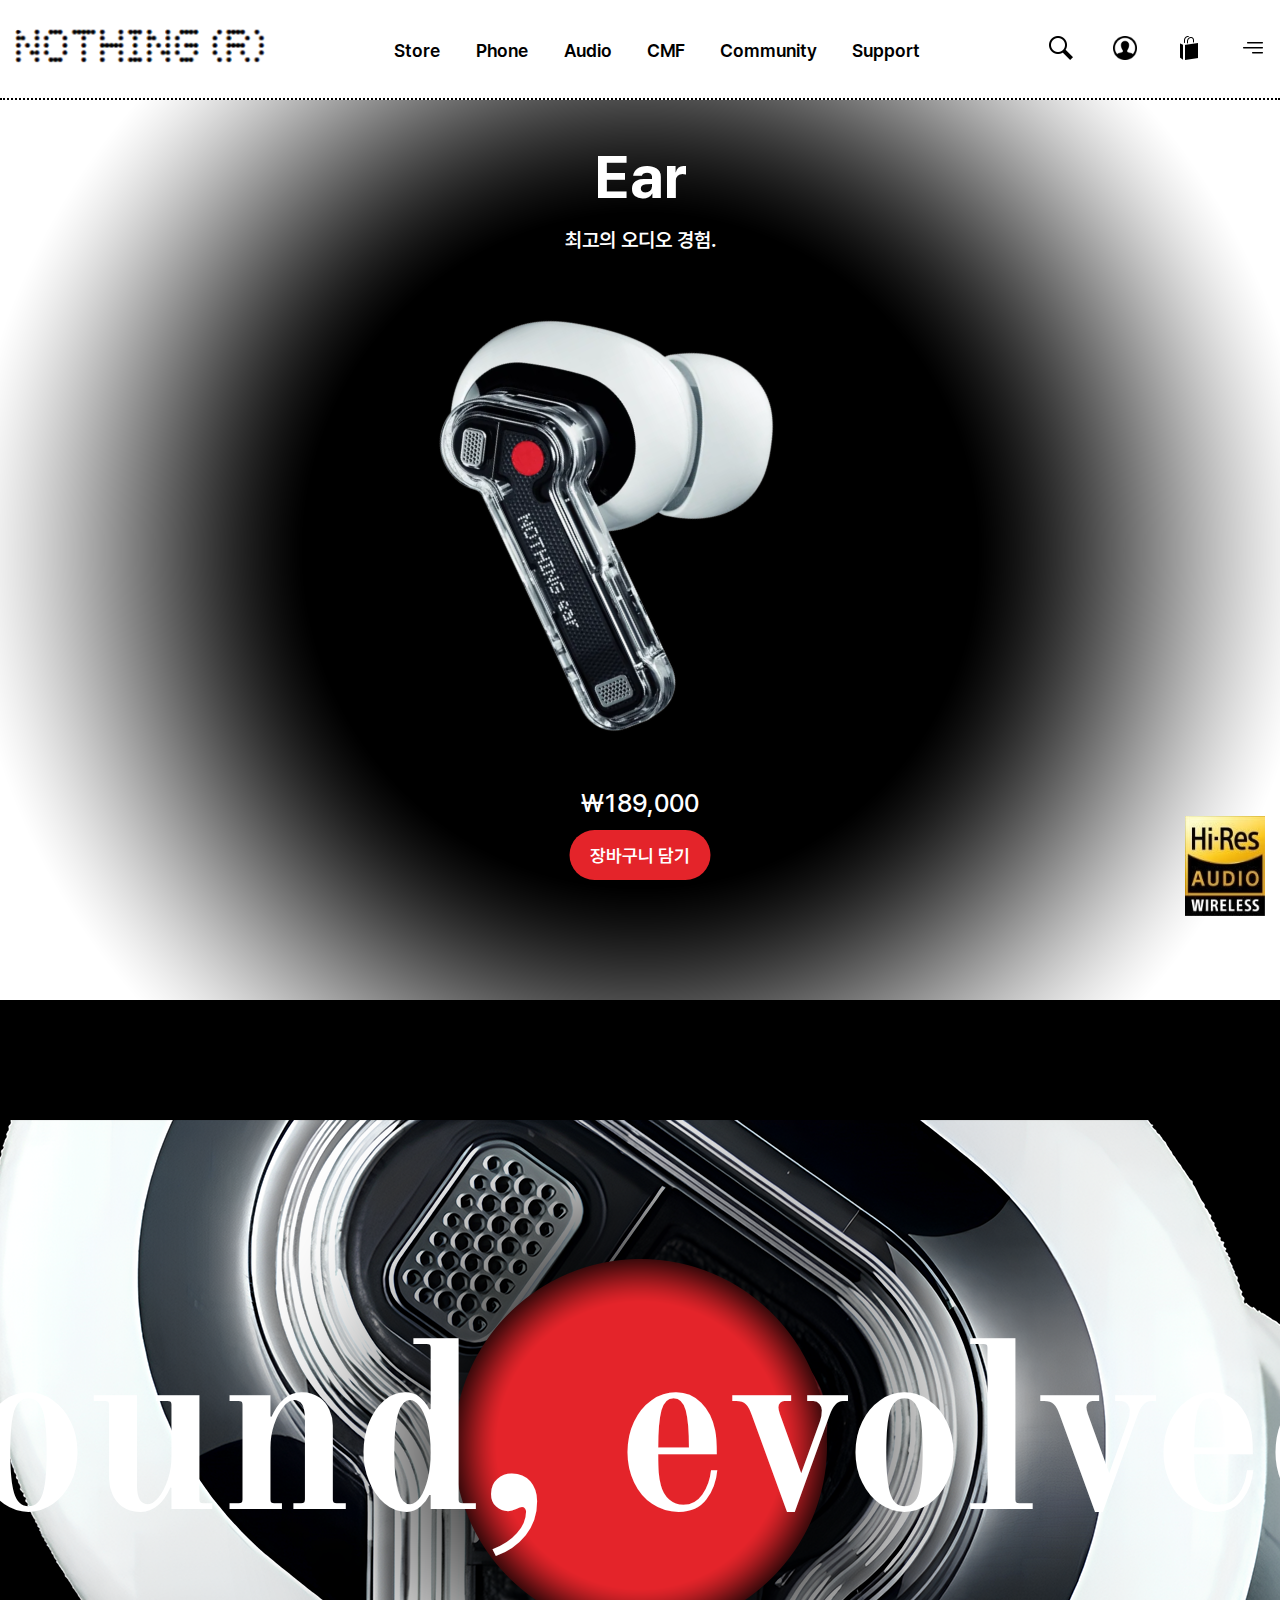
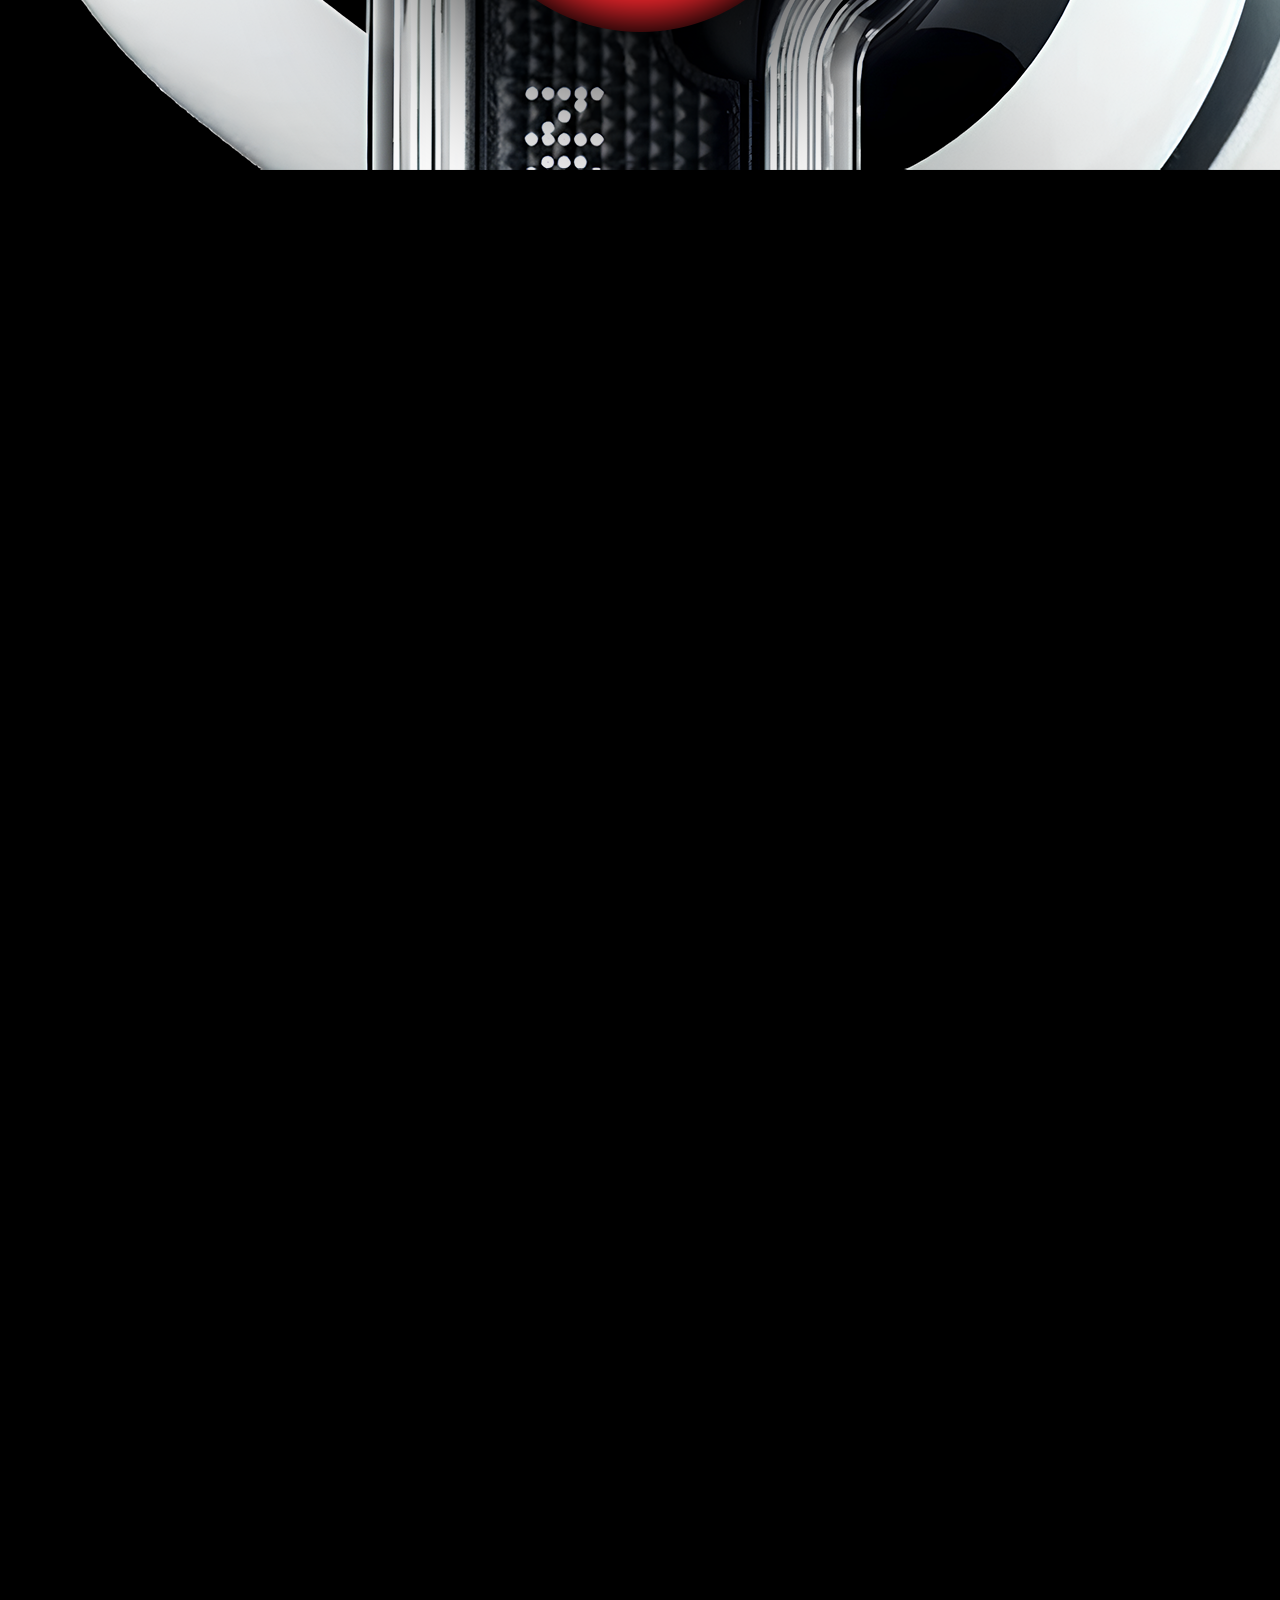
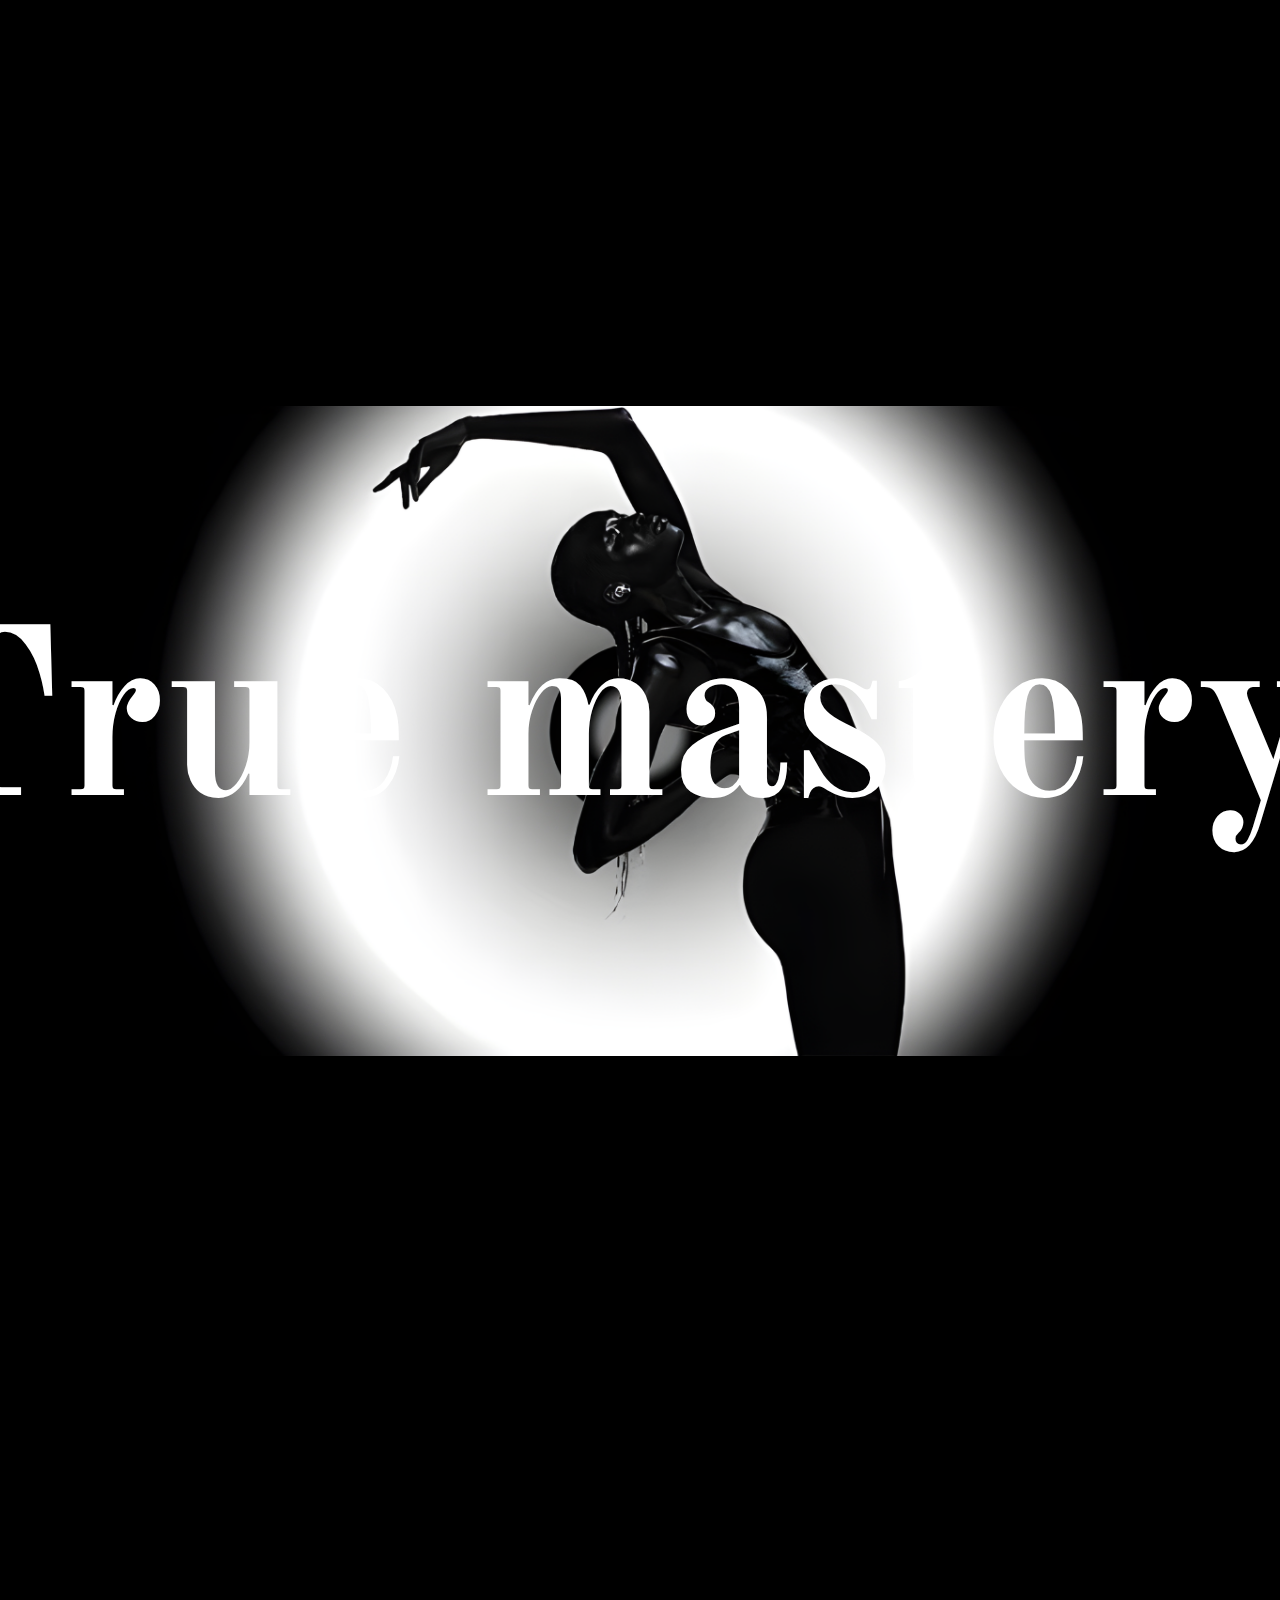
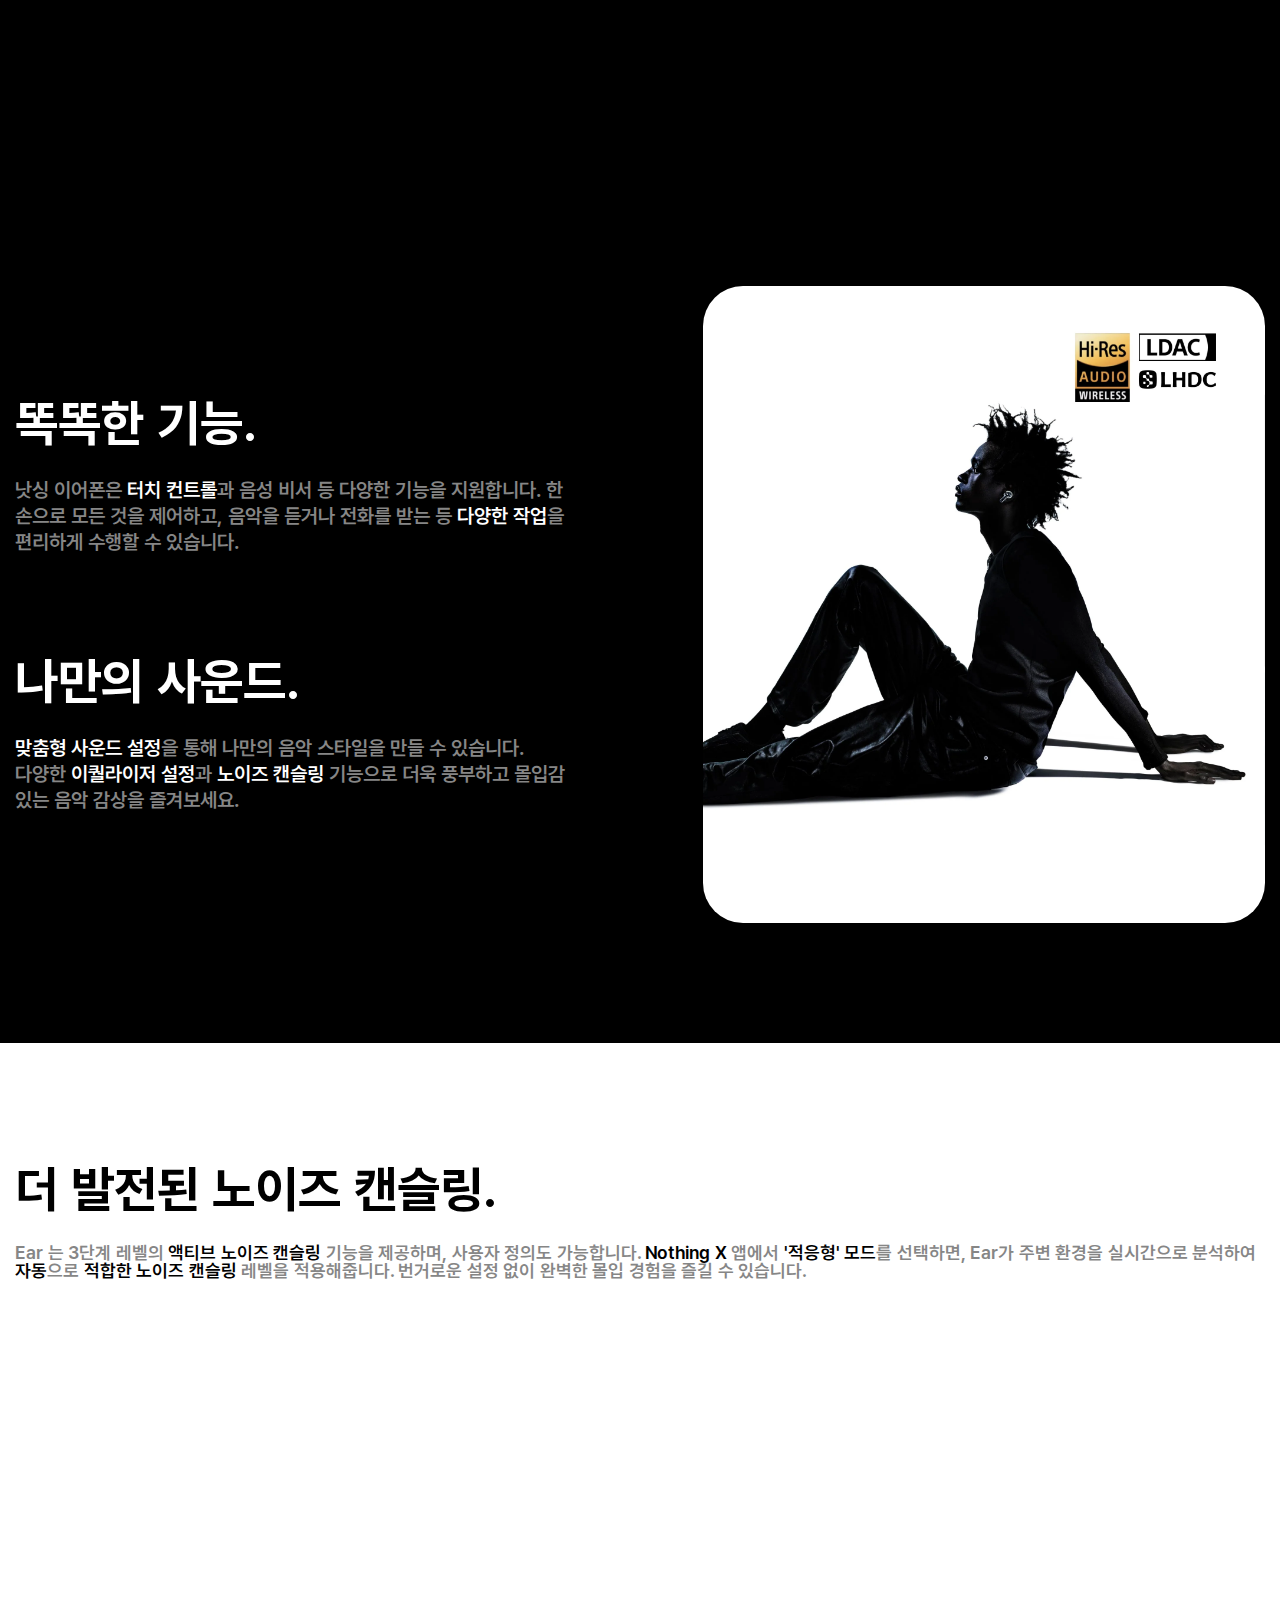
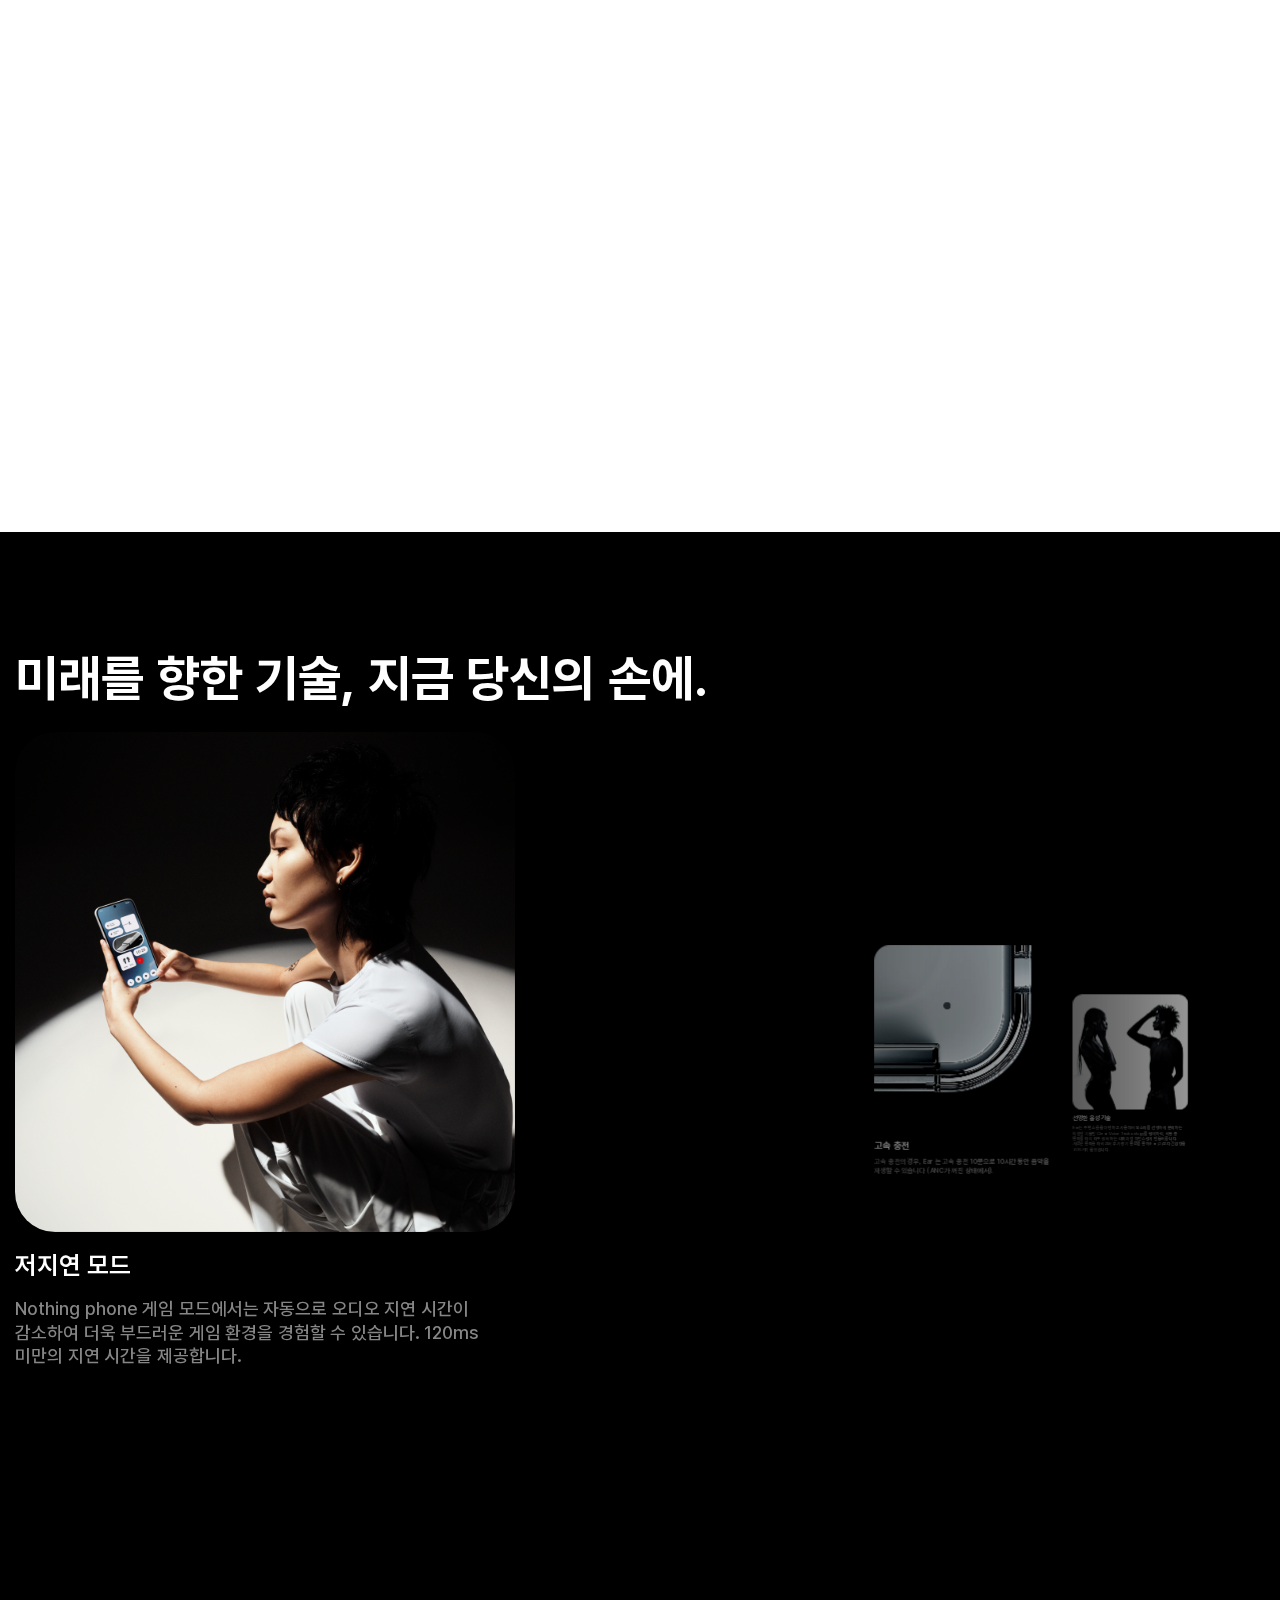
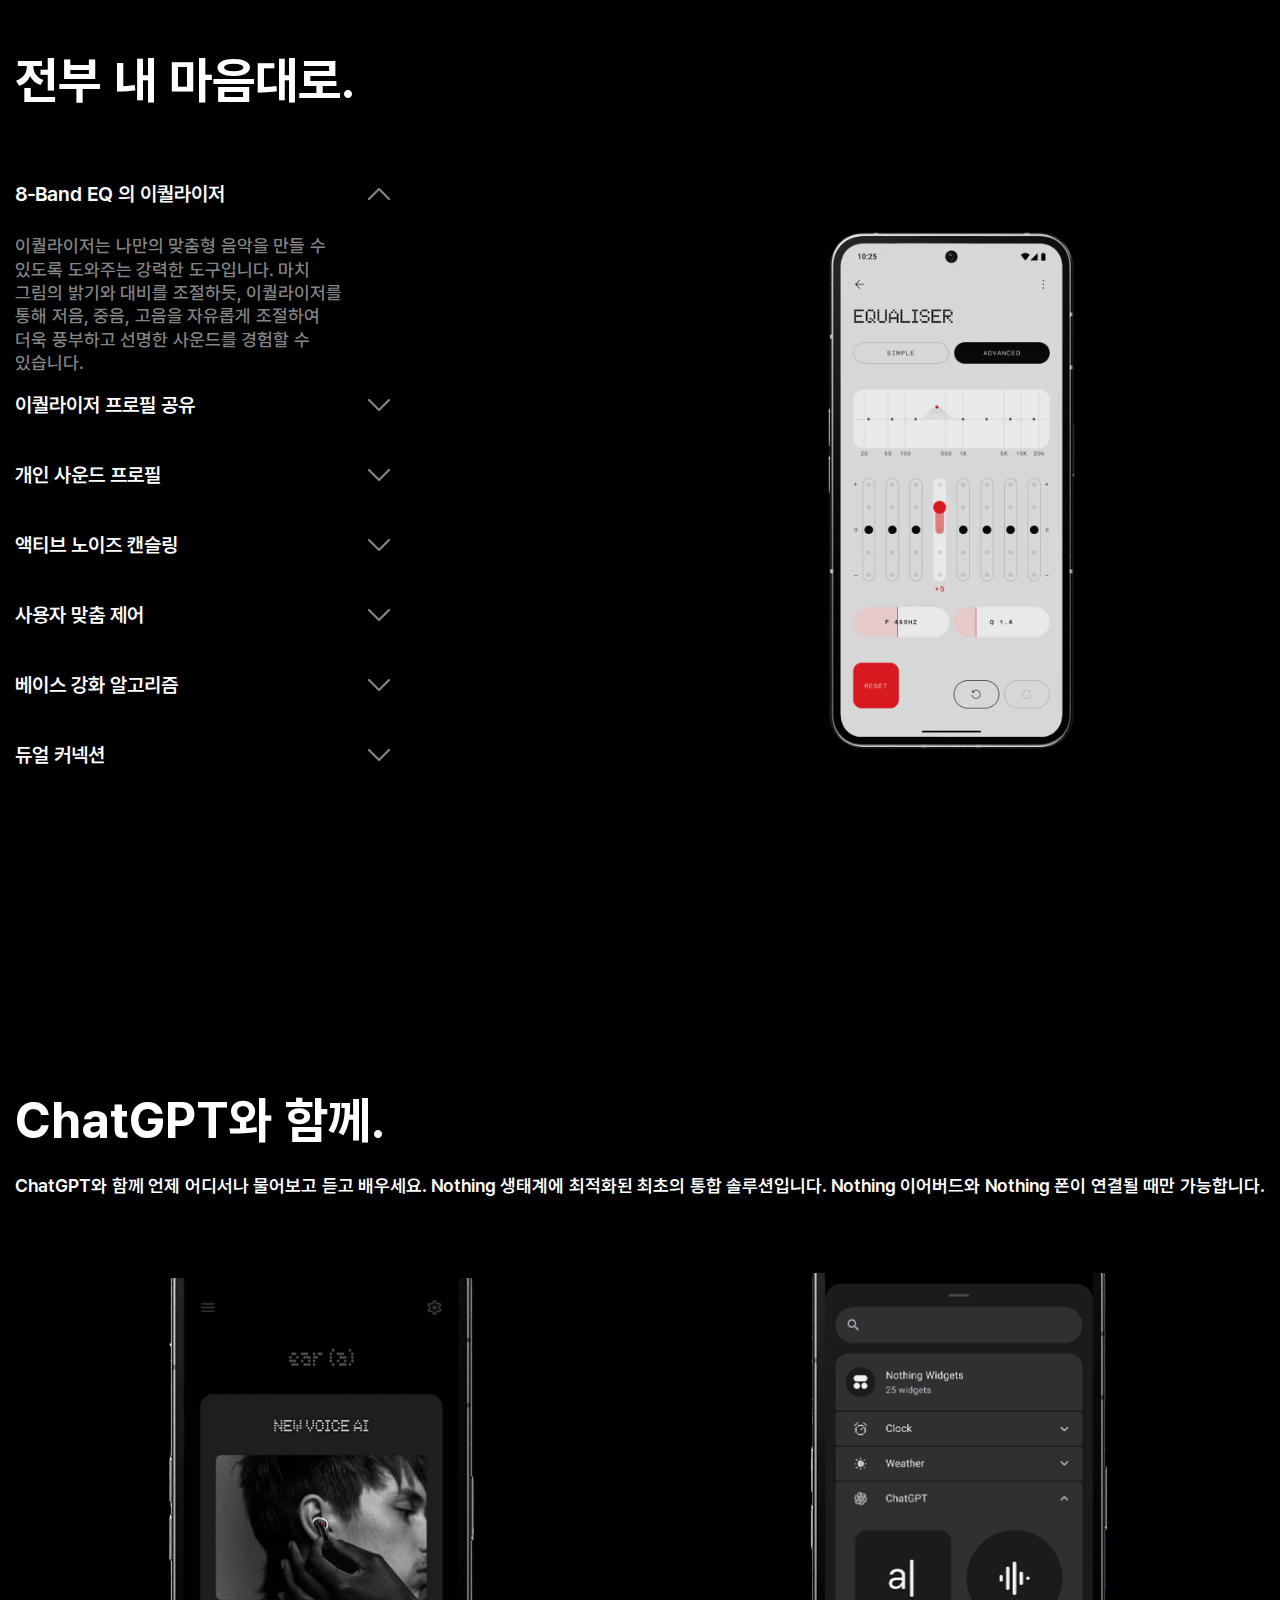
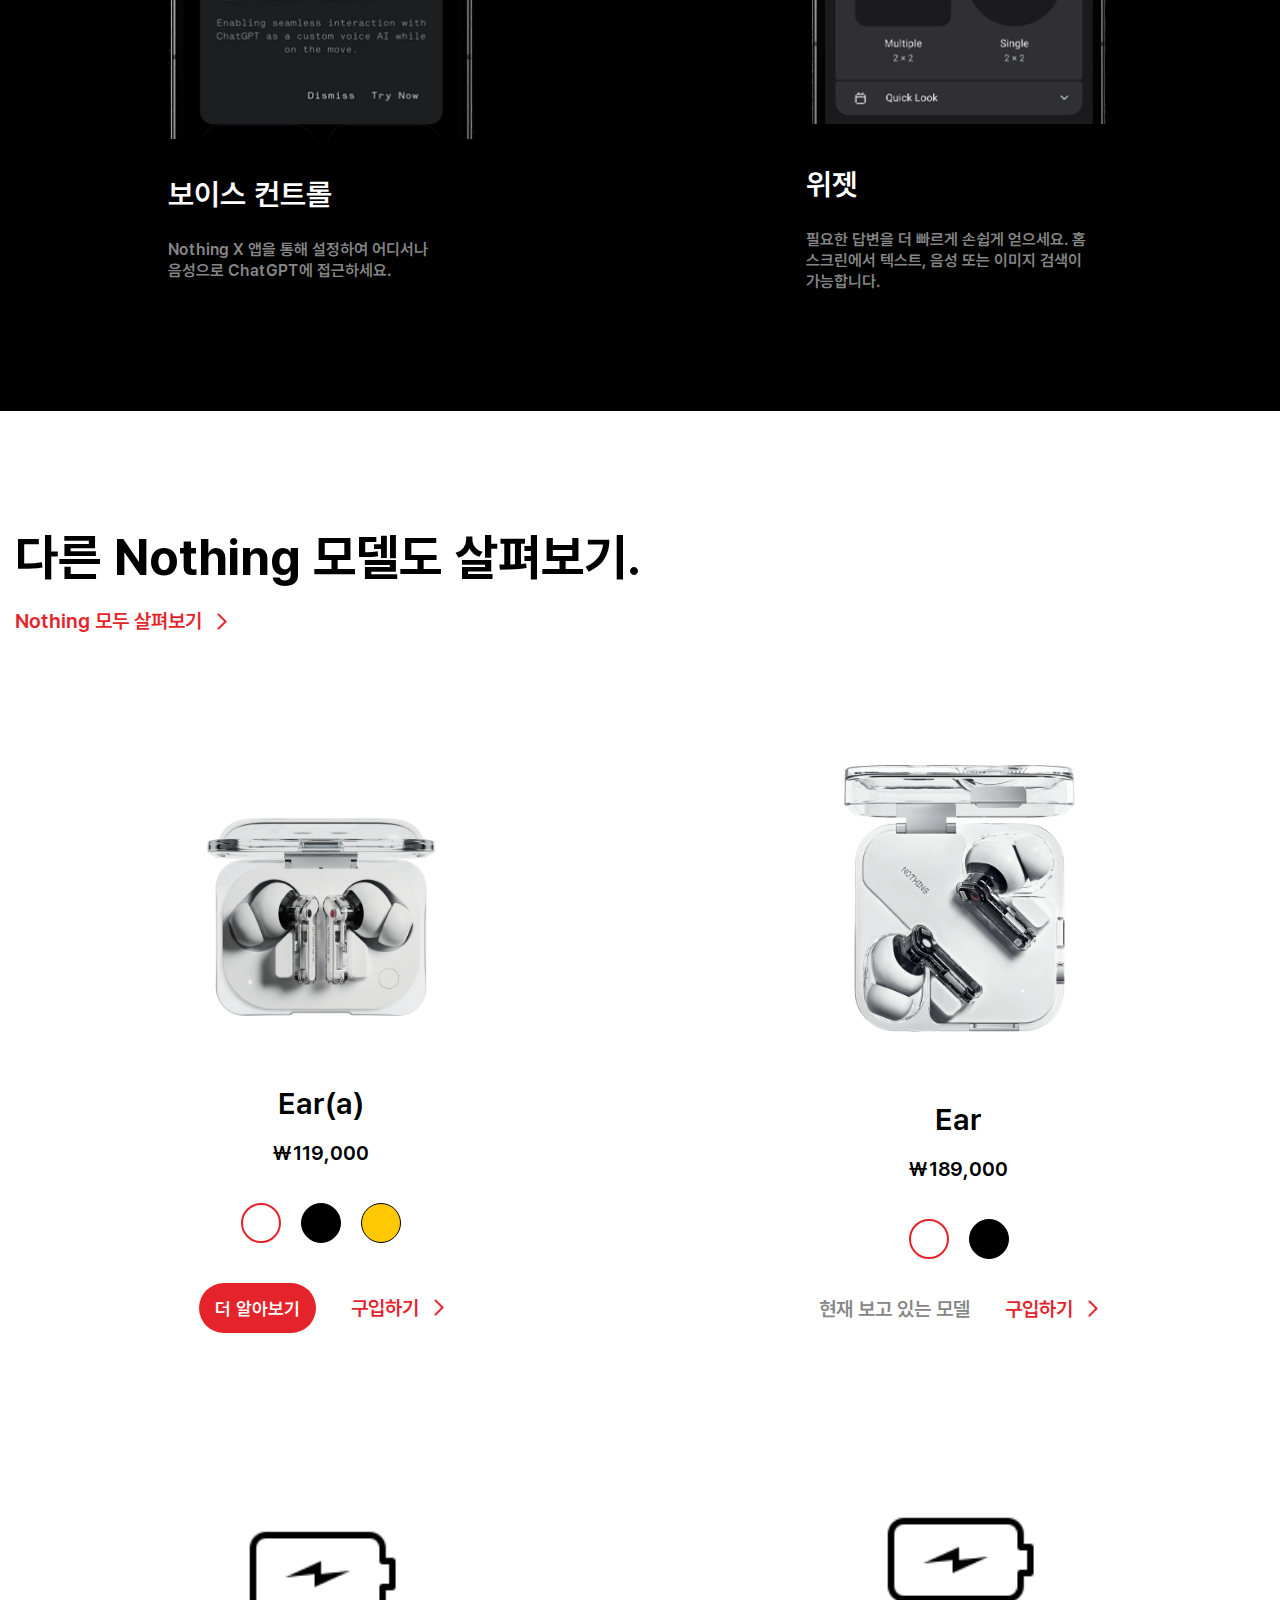
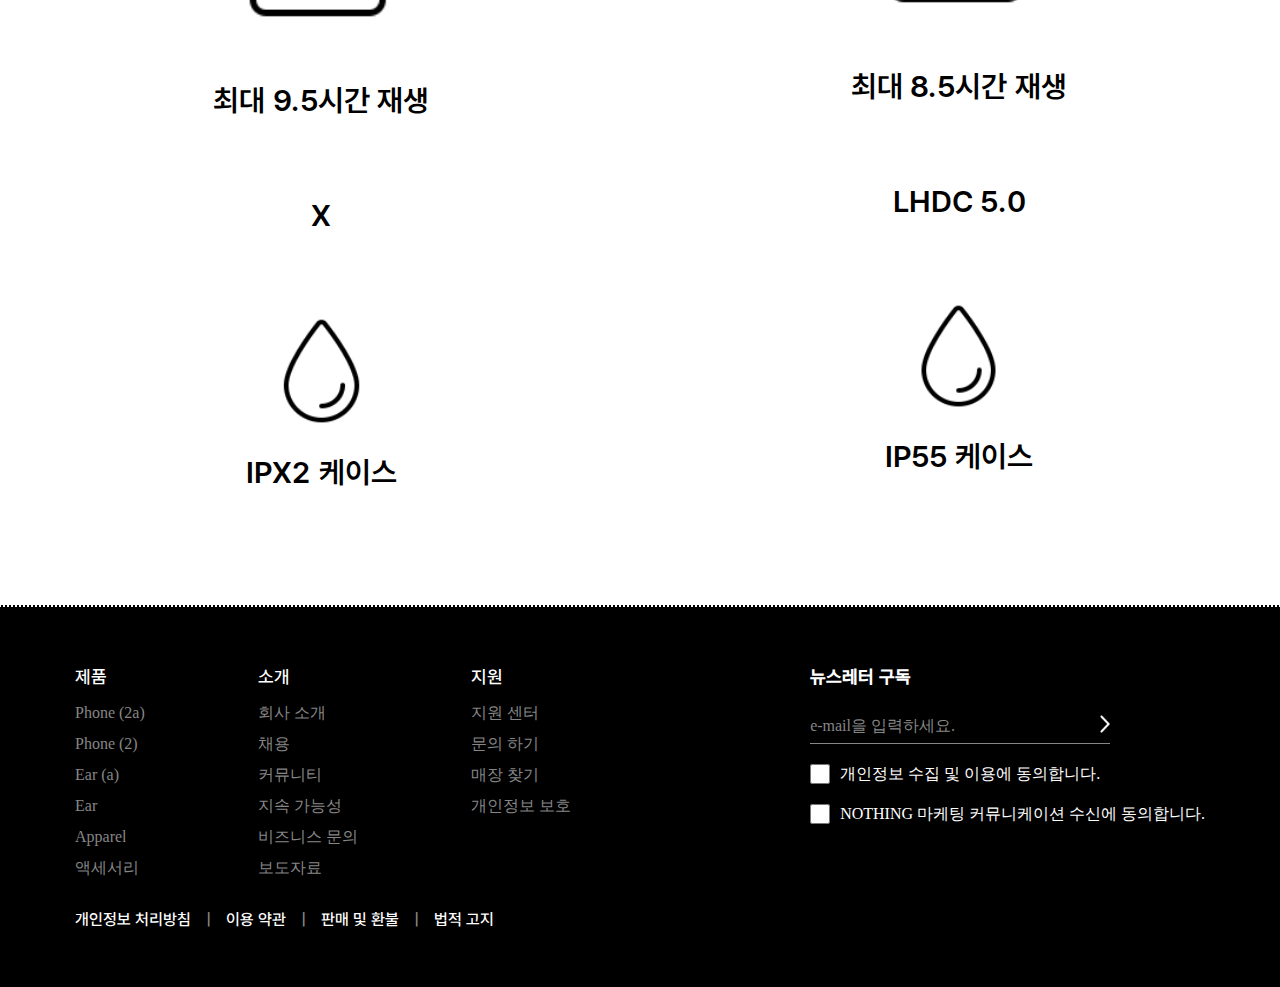
==== sub/index.html @ fea0edd6 "sub" ====
<!DOCTYPE html>
<html lang="ko">

<head>
    <meta charset="UTF-8">
    <meta name="viewport" content="width=device-width, initial-scale=1.0">
    <title>NOTHING리뉴얼(서브)</title>
    <link rel="stylesheet" href="css/style.css">
    <link rel="stylesheet" href="https://cdn.jsdelivr.net/npm/swiper@11/swiper-bundle.min.css" /><!-- swiper slide -->

    <script src="lib/jquery-3.7.1.min.js"></script>
    <script src="https://cdn.jsdelivr.net/npm/swiper@11/swiper-bundle.min.js"></script><!-- swiper slide -->
    <script src="lib/jquery-ui.min.js"></script>
    <script src="js/common.js"></script> <!-- 헤더 연결 -->
    <script>
        $(function () {


            let colorBtn1 = $('.section10 .inner .item_wrap .item .text .color_btn01 button');
            let colorBtn2 = $('.section10 .inner .item_wrap .item .text .color_btn02 button');
            let colorImg1 = $('.section10 .inner .item_wrap .ear_img01 img');
            let colorImg2 = $('.section10 .inner .item_wrap .ear_img02 img');

            colorBtn1.click(function(){
                colorBtn1.removeClass('on');
                $(this).addClass('on');
                colorImg1.removeClass('on');
                colorImg1.eq($(this).index()).addClass('on');
            });
            colorBtn2.click(function(){
                colorBtn2.removeClass('on');
                $(this).addClass('on');
                colorImg2.removeClass('on');
                colorImg2.eq($(this).index()).addClass('on');
            });

            /* 스크롤 시 아이템 나타나기 */
            window.addEventListener('scroll', () => {
                let scrollBar = window.scrollY;
                let section01Text = document.querySelector('.section01 h3');
                let section03Text = document.querySelector('.section03 h3');
                let section02 = document.querySelector('.section02');
                let section02Item = document.querySelectorAll('.section02 .item');
                let section04Item = document.querySelector('.section04 .item_wrap');
                let section04Img = document.querySelector('.section04 img');

                console.log(scrollBar);
                if ($(window).width() >= 1024) {
                    if (1400 < scrollBar) {
                        section02.classList.add('scroll_on');

                        section02Item.forEach((item, index) => {
                            item.classList.add('on' + index, 'scroll_on');
                        });
                    } else {
                        section02.classList.remove('scroll_on');
                        section02Item.forEach((item) => {
                            item.classList.remove('on', 'scroll_on');
                        });
                    }
                    if (700 < scrollBar) {
                        section01Text.classList.add('fade');
                    } else {
                        section01Text.classList.remove('fade');
                    }
                    if (3100 < scrollBar) {
                        section03Text.classList.add('fade');
                    } else {
                        section03Text.classList.remove('fade');
                    }
                    if (3900 < scrollBar) {
                        section04Item.classList.add('scroll_on');
                        section04Img.classList.add('scroll_on');
                    } else {
                        section04Item.classList.remove('scroll_on');
                        section04Img.classList.remove('scroll_on');
                    }
                } else {
                    section02.classList.add('scroll_on');
                    section02Item.forEach((item, index) => {
                        item.classList.add('on' + index, 'scroll_on');
                    });
                    section01Text.classList.add('fade');
                    section03Text.classList.add('fade');
                    section04Item.classList.add('scroll_on');
                    section04Img.classList.add('scroll_on');
                }

            });

            /* section08 옵션 클릭 시 depth02와 순서값에 맞는 이미지 나타내기 */
            let bg = $('.section08 .right div')
            $('.section08 .option li').click(function () {
                $('.depth02').removeClass('on');
                $('.depth01').removeClass('on');
                $('.section08 .option li').removeClass('on');
                $(this).children().addClass('on');
                $(this).addClass('on');

                // console.log($(this).index())
                bg.removeClass('on');
                bg.eq($(this).index()).addClass('on');

            });

            $('.up_btn').click(function () {
                $('html, body').animate({
                    scrollTop: 0
                }, 700)
            });
            $(window).scroll(function () {
                /* scrollTop값이 0이면 up버튼 사라짐 */
                if ($(window).scrollTop() > 0) {
                    $('.up_btn').css({
                        'display': 'block'
                    })
                } else {
                    $('.up_btn').css({
                        'display': 'none'
                    })
                    $('header').removeClass('on');
                }
            });

            /* a 태그 클릭 막기 */
            $('.section08 .option > li a').click(function (event) {
                event.preventDefault();
                // alert()
            });

            /* 스와이퍼 슬라이드 */
            var swiper = new Swiper(".slide07", {
                effect: "coverflow",
                grabCursor: true,
                centeredSlides: true,
                slidesPerView: "auto",
                coverflowEffect: {
                    rotate: 0,
                    stretch: 0,
                    depth: 2000,
                    modifier: 1,
                    slideShadows: true,
                },
                pagination: {
                    el: ".swiper-pagination",
                    clickable: true,
                },
                loop: true,
                freemode: true,
            });
        }); //script end
    </script>
</head>

<body>
    <div class="up_btn">
        <img src="img/icon/up.png" alt="위로가기">
    </div>
    <header id="header"></header><!-- #header end -->

    <div class="header02">
        <div class="inner">
            <h1>Ear</h1>
            <div class="text">
                <p>개요</p>
                <p>제품 사양</p>
                <button>구입하기</button>
            </div><!-- .text end -->
        </div><!-- .inner end -->
    </div><!-- .header02 end -->

    <div class="main_visual">
        <div class="inner">
            <img src="img/main_ear.png" alt="낫싱이어">
            <div class="text">
                <div class="text_top">
                    <h2>Ear</h2>
                    <p>최고의 오디오 경험.</p>
                </div><!-- .text_top end -->
                <div class="text_btm">
                    <strong>₩189,000</strong>
                    <button>장바구니 담기</button>
                </div><!-- .text btm end -->
            </div>
            <figure class="award">
                <img src="img/audio.jpg" alt="오디오">
            </figure>
        </div><!-- .inner end -->
    </div><!-- .main_visual end -->

    <section class="section01">
        <h3>Sound, evolved.</h3>
    </section><!-- .section01 end -->

    <section class="section02">
        <div class="inner">
            <div class="item">
                <h3>일상을 특별하게.</h3>
                <p><span>최고의 오디오</span> 경험을 선사합니다. 보다 풍부한 음색을 전달하기 위해
                    세라믹과 같은 <span>프리미엄 소재</span>를 직접 선정하여 제작했습니다.</p>
            </div><!-- .item end -->
            <div class="item">
                <h3>나만의 개성을 표현하다.</h3>
                <p>낫싱은 단순한 기기가 아닌, 당신의 <span>개성</span>을 표현하는 하나의 도구입니다.
                    낫싱과 함께라면 당신의 개성은 더욱 빛날 것입니다.</p>
            </div><!-- .item end -->
            <div class="item">
                <h3>미래를 선도하는 혁신.</h3>
                <p>낫싱은 <span>미래 기술</span>을 가장 먼저 <span>경험</span>할 수 있는 <span>기회</span>입니다. 끊임없는 연구 개발을
                    통해 낫싱은 항상 한 발 앞서 나아갑니다. 낫싱과 함께 미래를 선도해 나가세요.</p>
            </div><!-- .item end -->
        </div><!-- .inner end -->
    </section><!-- .section02 end -->

    <section class="section03">
        <h3>True mastery.</h3>
    </section><!-- .section03 end -->

    <section class="section04">
        <div class="inner">
            <div class="item_wrap">
                <div class="item">
                    <h3>단순함 속에 담긴 놀라운 기술.</h3>
                    <p>낫싱 이어폰은 단순한 음향 기기가 아닙니다. 투명한 디자인 속에 감춰진
                        놀라운 <span>고품질 사운드</span>는 당신의 귀를 사로잡을 것입니다. 마치 콘서트홀에
                        있는 듯한 <span>생생한 음질</span>을 경험해 보세요.</p>
                </div>
                <div class="item">
                    <h3>초소형이지만 강력하다. </h3>
                    <p>새로운 <span>세라믹 진동판</span>과 함께 사용하여 각 이어버드 내의 <span>공기 흐름</span>을
                        <span>10%</span> 증가시켰습니다. 이는 왜곡을 줄이고 더욱 <span>풍부한 선명도</span>를 제공합니다.
                    </p>
                </div>
            </div><!-- .item_wrap end -->
            <img src="img/section04_ear.png" alt="낫싱이어 블랙">
        </div><!-- .inner end -->
    </section><!-- .section04 end -->

    <section class="section05">
        <div class="inner">
            <div class="item_wrap">
                <div class="item">
                    <h3>똑똑한 기능.</h3>
                    <p>낫싱 이어폰은 <span>터치 컨트롤</span>과 음성 비서 등 다양한 기능을 지원합니다.
                        한 손으로 모든 것을 제어하고, 음악을 듣거나 전화를 받는 등<span>
                            다양한 작업</span>을 편리하게 수행할 수 있습니다.</p>
                </div>
                <div class="item">
                    <h3>나만의 사운드.</h3>
                    <p><span>맞춤형 사운드 설정</span>을 통해 나만의 음악 스타일을 만들 수 있습니다.
                        다양한 <span>이퀄라이저 설정</span>과 <span>노이즈 캔슬링</span> 기능으로 더욱 풍부하고
                        몰입감 있는 음악 감상을 즐겨보세요.</p>
                </div>
            </div><!-- .item_wrap end -->
            <img src="img/section05.png" alt="낫싱이어">
        </div><!-- .inner end -->
    </section><!-- .section05 end -->

    <section class="section06">
        <div class="inner">
            <div class="text">
                <h3>더 발전된 노이즈 캔슬링.</h3>
                <p>Ear 는 3단계 레벨의 <span>액티브 노이즈 캔슬링</span> 기능을 제공하며, 사용자 정의도 가능합니다.
                    <span>Nothing X</span> 앱에서<span> '적응형' 모드</span>를 선택하면, Ear가 주변 환경을 실시간으로 분석하여 <span>자동</span>으로
                    <span>적합한 노이즈 캔슬링</span> 레벨을 적용해줍니다.
                    번거로운 설정 없이 완벽한 몰입 경험을 즐길 수 있습니다.
                </p>
            </div><!-- .text end -->
            <video autoplay loop muted>
                <source src="img/video/2e4e1fec693a4bbda82b3840456c987f.mp4" type="video/mp4">
            </video>
        </div><!-- .inner end -->
    </section><!-- .section06 end -->

    <section class="section07">
        <div class="inner">
            <h3>미래를 향한 기술, 지금 당신의 손에.</h3>
            <div class="swiper slide07">
                <div class="swiper-wrapper">
                    <div class="swiper-slide">
                        <img src="img/slide01.png" alt="슬라이드01">
                        <div class="text">
                            <h4>저지연 모드</h4>
                            <p>Nothing phone 게임 모드에서는
                                자동으로 오디오 지연 시간이 감소하여
                                더욱 부드러운 게임 환경을 경험할 수 있습니다.
                                120ms 미만의 지연 시간을 제공합니다.</p>
                        </div><!-- .text end -->
                    </div>
                    <div class="swiper-slide">
                        <video autoplay loop muted>
                            <source src="img/video/slide05.mp4" type="video/mp4">
                        </video>
                        <div class="text">
                            <h4>고속 충전</h4>
                            <p>고속 충전의 경우, Ear 는 고속 충전 10분으로 10시간 동안 음악을 재생할 수 있습니다
                                (ANC가 꺼진 상태에서).</p>
                        </div><!-- .text end -->
                    </div>
                    <div class="swiper-slide">
                        <img src="img/slide03.png" alt="슬라이드03">
                        <div class="text">
                            <h4>선명한 음성 기술</h4>
                            <p>Ear는 주변 소음을 차단하고 사용자의 목소리를 선명하게 분리하는 최첨단 기술인 Clear Voice Technology를 탑재하여, 이동 중 통화를 마치 마주
                                앉아 하는 대화처럼 자연스럽게 만들어줍니다. 새로운 통화용 마이크와 추가 공기 통로를 통해 Ear (2)보다 간섭량을 60%까지 줄였습니다.</p>
                        </div><!-- .text end -->
                    </div>
                    <div class="swiper-slide">
                        <video autoplay loop muted>
                            <source src="img/video/slide06.mp4" type="video/mp4">
                        </video>
                        <div class="text">
                            <h4>듀얼 커넥션</h4>
                            <p>동시에 두 개의 기기 연결을 유지해보세요. 노트북에서 음악을 듣다가 휴대폰으로 걸려온 전화를 매끄럽게 받아보세요. 손도 대지 않고요.</p>
                        </div><!-- .text end -->
                    </div>
                    <div class="swiper-slide">
                        <img src="img/slide04.jpg" alt="슬라이드05">
                        <div class="text">
                            <h4>최대 8.5시간 음악 재생</h4>
                            <p>더 멀리 갈 수 있는 힘을 지닌 Ear는 1회 충전으로 Ear (2)보다 25% 더 오래 지속되는 배터리 수명을 제공합니다. 케이스에 충전하면 ANC 기능을 끈
                                상태로 40.5시간 이상 지속적으로 사용할 수 있습니다.</p>
                        </div><!-- .text end -->
                    </div>
                </div>
                <div class="swiper-pagination"></div>
            </div><!-- .swiper end -->
        </div><!-- .inner end -->
    </section><!-- .section07 end -->

    <section class="section08">
        <div class="inner">
            <h3>전부 내 마음대로.</h3>
            <div class="item_wrap">
                <div class="left">
                    <ul class="option">
                        <li class="on">
                            <a href="#" class="depth01 on">8-Band EQ 의 이퀄라이저<img src="img/icon/Vector_2.png"
                                    alt="셰브론"></a>
                            <ul class="depth02 on">
                                <li><a href="#">이퀄라이저는 나만의 맞춤형 음악을
                                        만들 수 있도록 도와주는 강력한
                                        도구입니다. 마치 그림의 밝기와 대비를
                                        조절하듯, 이퀄라이저를 통해 저음, 중음,
                                        고음을 자유롭게 조절하여 더욱 풍부하고
                                        선명한 사운드를 경험할 수 있습니다.</a></li>
                            </ul>
                        </li>
                        <li>
                            <a href="#" class="depth01">이퀄라이저 프로필 공유<img src="img/icon/Vector_2.png" alt="셰브론"></a>
                            <ul class="depth02">
                                <li><a href="#">내가 만든 최고의 음악 설정을 친구들과 공유해 보세요. QR코드를 이용하여 직접 만든 이퀄라이저 설정을 다른 사람에게도 똑같이
                                        적용할 수 있습니다.
                                    </a></li>
                            </ul>
                        </li>
                        <li>
                            <a href="#" class="depth01">개인 사운드 프로필<img src="img/icon/Vector_2.png" alt="셰브론"></a>
                            <ul class="depth02">
                                <li><a href="#">개인의 취향에 맞는 이퀄라이저 기능을 통해 음악 감상의 즐거움을 더욱 높여보세요.</a></li>
                            </ul>
                        </li>
                        <li>
                            <a href="#" class="depth01">액티브 노이즈 캔슬링<img src="img/icon/Vector_2.png" alt="셰브론"></a>
                            <ul class="depth02">
                                <li><a href="#">조용한 세상, 나만의 공간을 선물하세요. 비행기, 지하철, 카페 등 어떤 환경에서도 외부 소음을 완벽하게 차단하여 오롯이 음악에
                                        집중할 수 있습니다.</a></li>
                            </ul>
                        </li>
                        <li>
                            <a href="#" class="depth01">사용자 맞춤 제어<img src="img/icon/Vector_2.png" alt="셰브론"></a>
                            <ul class="depth02">
                                <li><a href="#">원하는 대로 자유롭게 조절하여 최적의 환경을 만들 수 있습니다.</a></li>
                            </ul>
                        </li>
                        <li>
                            <a href="#" class="depth01">베이스 강화 알고리즘<img src="img/icon/Vector_2.png" alt="셰브론"></a>
                            <ul class="depth02">
                                <li><a href="#">베이스를 강화하여 더욱 풍부하고 깊이 있는 사운드를 경험하세요. 이퀄라이저 기능을 통해 저음을 강조하여 나만의 사운드를 만들 수
                                        있습니다.</a></li>
                            </ul>
                        </li>
                        <li>
                            <a href="#" class="depth01">듀얼 커넥션<img src="img/icon/Vector_2.png" alt="셰브론"></a>
                            <ul class="depth02">
                                <li><a href="#">자유로운 기기 전환으로 끊김없는 연결을 경험하세요. 스마트폰과 태블릿을 동시에 연결하여 음악 감상과 통화를 자유롭게
                                        즐기세요.</a></li>
                            </ul>
                        </li>
                    </ul><!-- .option end -->
                </div><!-- .left end -->
                <div class="right">
                    <div class="bg01 on"></div>
                    <div class="bg02"></div>
                    <div class="bg03"></div>
                    <div class="bg04"></div>
                    <div class="bg05"></div>
                    <div class="bg06"></div>
                    <div class="bg07"></div>
                </div><!-- .right end -->
            </div><!-- .item_wrap end -->
        </div><!-- .inner end -->
    </section><!-- .section08 end -->

    <section class="section09">
        <div class="inner">
            <h3>ChatGPT와 함께.</h3>
            <p>ChatGPT와 함께 언제 어디서나 물어보고 듣고 배우세요. Nothing 생태계에 최적화된 최초의 통합 솔루션입니다.
                Nothing 이어버드와 Nothing 폰이 연결될 때만 가능합니다.
            </p>
            <div class="item_wrap">
                <div class="item">
                    <img src="img/section09_01.png" alt="보이스 컨트롤">
                    <div class="text">
                        <h4>보이스 컨트롤</h4>
                        <p>Nothing X 앱을 통해 설정하여 어디서나
                            음성으로 ChatGPT에 접근하세요. </p>
                    </div>
                </div><!-- .item end -->
                <div class="item">
                    <img src="img/section09_02.png" alt="위젯">
                    <div class="text">
                        <h4>위젯</h4>
                        <p>필요한 답변을 더 빠르게 손쉽게 얻으세요.
                            홈 스크린에서 텍스트, 음성 또는 이미지
                            검색이 가능합니다.</p>
                    </div>
                </div><!-- .item end -->
            </div><!-- .item_wrap end -->
        </div><!-- .inner end -->
    </section><!-- .section09 end -->

    <section class="section10">
        <div class="inner">
            <h3>다른 Nothing 모델도 살펴보기.</h3>
            <a href="#">Nothing 모두 살펴보기 <img src="img/icon/right_red.png" alt="화살표"></a>

            <div class="item_wrap">
                <div class="item ear_img01">
                    <img src="img/ear(a)_white.webp" alt="낫싱이어(a)-화이트" class="on">
                    <img src="img/ear(a)_black.webp" alt="낫싱이어(a)-블랙">
                    <img src="img/section10_01.jpg" alt="낫싱이어(a)-옐로우">
                    <div class="text">
                        <h4>Ear(a)</h4>
                        <strong>₩119,000</strong>
                        <div class="color color_btn01">
                            <button class="white on"><span>white</span></button>
                            <button class="black"><span>black</span></button>
                            <button class="yellow"><span>yellow</span></button>
                        </div><!-- .color end -->
                        <div class="button">
                            <button>더 알아보기</button>
                            <a href="#">구입하기 <img src="img/icon/right_red.png" alt="화살표"></a>
                        </div><!-- .butten end -->
                    </div><!-- .text end -->
                    <div class="item02">
                        <div class="box01">
                            <img src="img/icon/배터리100px.png" alt="배터리">
                            <p>최대 9.5시간 재생</p>
                        </div><!-- .box01 end -->
                        <div class="box02">
                            X
                        </div><!-- .box02 end -->
                        <div class="box03">
                            <img src="img/icon/방수.png" alt="방수">
                            <p>IPX2 케이스</p>
                        </div><!-- .box03 end -->
                    </div><!-- .item end -->
                </div><!-- .item end -->

                <div class="item ear_img02">
                    <img src="img/section10_02.jpg" alt="이어-화이트" class="on">
                    <img src="img/ear_black.webp" alt="이어-블랙">
                    <div class="text">
                        <h4>Ear</h4>
                        <strong>₩189,000</strong>
                        <div class="color color_btn02">
                            <button class="white on"><span>white</span></button>
                            <button class="black"><span>black</span></button>
                        </div><!-- .color end -->
                        <div class="button">
                            <p>현재 보고 있는 모델</p>
                            <a href="#">구입하기 <img src="img/icon/right_red.png" alt="화살표"></a>
                        </div><!-- .butten end -->
                    </div><!-- .text end -->
                    <div class="item02">
                        <div class="box01">
                            <img src="img/icon/배터리100px.png" alt="배터리">
                            <p>최대 8.5시간 재생</p>
                        </div><!-- .box01 end -->
                        <div class="box02">
                            LHDC 5.0
                        </div><!-- .box02 end -->
                        <div class="box03">
                            <img src="img/icon/방수.png" alt="방수">
                            <p>IP55 케이스</p>
                        </div><!-- .box03 end -->
                    </div><!-- .item end -->
                </div><!-- .item end -->
            </div><!-- .item_wrap end -->

        </div><!-- .inner end -->
    </section><!-- .section10 end -->

    <footer class="footer">
        <div class="inner">
            <div class="left">
                <div class="item_wrap">
                    <div class="item">
                        <ul>
                            <strong>제품</strong>
                            <li><a href="#">Phone (2a)</a></li>
                            <li><a href="#">Phone (2)</a></li>
                            <li><a href="#">Ear (a)</a></li>
                            <li><a href="#">Ear</a></li>
                            <li><a href="#">Apparel</a></li>
                            <li><a href="#">액세서리</a></li>
                        </ul>
                    </div><!-- .item end -->
                    <div class="item">
                        <ul>
                            <strong>소개</strong>
                            <li><a href="#">회사 소개</a></li>
                            <li><a href="#">채용</a></li>
                            <li><a href="#">커뮤니티</a></li>
                            <li><a href="#">지속 가능성</a></li>
                            <li><a href="#">비즈니스 문의</a></li>
                            <li><a href="#">보도자료</a></li>
                        </ul>
                    </div><!-- .item end -->
                    <div class="item">
                        <ul>
                            <strong>지원</strong>
                            <li><a href="#">지원 센터</a></li>
                            <li><a href="#">문의 하기</a></li>
                            <li><a href="#">매장 찾기</a></li>
                            <li><a href="#">개인정보 보호</a></li>
                        </ul>
                    </div><!-- .item end -->
                </div><!-- .item_wrap end -->
            </div><!-- .left end -->
            <div class="right">

                <h4>뉴스레터 구독</h4>

                <div class="email">
                    <input type="email" required>
                    <label>
                        <p>e-mail을 입력하세요.</p>
                    </label>
                    <a href="#"><img src="img/icon/right_white.png" alt="제출하기"></a>
                    <span></span>
                </div><!-- .email end -->

                <div class="check">
                    <ul>
                        <li>
                            <input type="checkbox" name="check2" id="agree1">
                            <label for="agree1">
                                개인정보 수집 및 이용에 동의합니다.
                            </label>
                        </li>
                        <li>
                            <input type="checkbox" name="check2" id="agree2">
                            <label for="agree2">
                                NOTHING 마케팅 커뮤니케이션 수신에 동의합니다.
                            </label>
                        </li>
                </div>
                </ul><!-- .check end -->
            </div><!-- .right end -->
        </div><!-- .inner end -->
        <div class="bottom">
            <ul>
                <li><a href="#">개인정보 처리방침</a></li>
                <p>｜</p>
                <li><a href="#">이용 약관</a></li>
                <p>｜</p>
                <li><a href="#">판매 및 환불</a></li>
                <p>｜</p>
                <li><a href="#">법적 고지</a></li>
            </ul>
        </div><!-- .bottom end -->
    </footer><!-- .footer end -->
</body>

</html>
---- sub/css/style.css ----
@charset "UTF-8";

@import url('common.css');
@import url('reset.css');

@font-face {
    font-family: 'semibold';
    src: url('../폰트/프리텐다드/Pretendard-SemiBold.eot');
    src: url('../폰트/프리텐다드/Pretendard-SemiBold.eot?#iefix') format('embedded-opentype'),
        url('../폰트/프리텐다드/Pretendard-SemiBold.woff2') format('woff2'),
        url('../폰트/프리텐다드/Pretendard-SemiBold.woff') format('woff');
    font-weight: 600;
    font-style: normal;
    font-display: swap;
}
@font-face {
    font-family: 'bold';
    src: url('../폰트/프리텐다드/Pretendard-Bold.eot');
    src: url('../폰트/프리텐다드/Pretendard-Bold.eot?#iefix') format('embedded-opentype'),
        url('../폰트/프리텐다드/Pretendard-Bold.woff2') format('woff2'),
        url('../폰트/프리텐다드/Pretendard-Bold.woff') format('woff');
    font-weight: bold;
    font-style: normal;
    font-display: swap;
}
@font-face {
    font-family: 'medium';
    src: url('../폰트/프리텐다드/Pretendard-Medium.eot');
    src: url('../폰트/프리텐다드/Pretendard-Medium.eot?#iefix') format('embedded-opentype'),
        url('../폰트/프리텐다드/Pretendard-Medium.woff2') format('woff2'),
        url('../폰트/프리텐다드/Pretendard-Medium.woff') format('woff');
    font-weight: 500;
    font-style: normal;
    font-display: swap;
}
@font-face {
    font-family: 'Old Standard TT';
    src: url('../폰트/Old_Standard_TT/OldStandardTT-Bold.woff2') format('woff2'),
        url('../폰트/Old_Standard_TT/OldStandardTT-Bold.woff') format('woff');
    font-weight: bold;
    font-style: normal;
    font-display: swap;
}
body.on {
    overflow: hidden; /* 스크롤 막기 */
}
body { 
    background-color: #000;
}

.up_btn {
    width: 70px;
    height: 70px;
    background-color: transparent;
    border: none;
    position: fixed;
    bottom: 50px;
    right: 50px;
    z-index: 5;
    cursor: pointer;
    background-color: #fff;
    border-radius: 50%;

    display: none;
}
.up_btn img {
    width: 100%;
    height: 100%;
    object-fit: cover;
}

.header02 {
    width: 100%;
    background-color: rgba(255, 255, 255, 0.8);
    /* background-color: red; */
    backdrop-filter: blur(5px);
    height: 70px;
    position: fixed;
    top: 0;
    left: 0;
    z-index: 3;
}
.header02 .inner {
    max-width: 1280px;
    width: calc(100% - 30px);
    height: 100%;
    margin: 0 auto;

    display: flex;
    line-height: 70px;
    justify-content: space-between;
    align-content: center;
    text-align: center;
}
.header02 .inner h1 {
    cursor: default;
    font-family: 'bold';
    font-size: 30px;
}
.header02 .inner .text {
    cursor: pointer;
    font-family: 'semibold';
    display: flex;
    align-items: center;
    column-gap: 60px;
}
.header02 .inner .text p:first-child {
    font-family: 'bold';
    text-decoration: underline;
}
.header02 .inner .text button {
    cursor: pointer;
    font-family: 'semibold';
    font-size: 16px;
    background-color: #e4242a;
    color: #fff;
    border: none;
    padding: 7px 14px;
    border-radius: 40px;
}
.main_visual {
    width: 100%;
    height: 900px;
    margin-bottom: 120px;
    background: url('../img/main_bg.png') center center/ cover no-repeat;
}
.main_visual .inner {
    max-width: 1280px;
    width: calc(100% - 30px);
    height: 100%;
    margin: 0 auto;
    position: relative;
}
.main_visual .inner > img {
    width: 350px;
    position: absolute;
    top: 20%;
    left: 50%;
    z-index: 0;
    transform: translate(-50%) rotate(-25deg);
    object-fit: cover;
}
.main_visual .inner .text {
    cursor: default;
    position: absolute;
    top: 5%;
    left: 50%;
    transform: translateX(-50%);
    display: flex;
    align-items: center;
    justify-content: center;
    text-align: center;
    flex-direction: column;
    row-gap: 60vh;
    color: #fff;
}
.main_visual .inner .text h2 {
    font-family: 'bold';
    font-size: 60px;
    margin-bottom: 25px;
}
.main_visual .inner .text p {
    font-family: 'semibold';
    font-size: 20px;
}
.main_visual .inner .text .text_btm {
    display: flex;
    align-items: center;
    flex-direction: column;
    row-gap: 15px;
}
.main_visual .inner .text strong {
    font-family: 'medium';
    font-size: 25px;
    font-weight: normal;
}
.main_visual .inner .text button {
    cursor: pointer;
    font-family: 'semibold';
    font-size: 18px;
    background-color: #e4242a;
    color: #fff;
    border: none;
    border-radius: 40px;
    padding: 12px 20px;
    transition: 0.6s;
}
.main_visual .inner .text button:hover {
    transform: scale(0.95);
}
.main_visual .inner .award {
    position: absolute;
    bottom: 9%;
    right: 0;
    width: 80px;
}
.main_visual .inner .award img {
    width: 100%;
    object-fit: cover;
}
.section01 {
    width: 100%;
    height: 650px;
    margin: 120px auto;
    background: url('../img/section01_bg.png') center center/ cover no-repeat;
    position: relative;
}
.section01 h3 {
    font-family: 'Old Standard TT';
    position: absolute;
    top: 50%;
    left: 50%;
    transform: translate(-50%, -50%) scale(4.0);
    font-size: 60px;
    color: #fff;
    cursor: default;

}
.section01 h3.fade, .section03 h3.fade {
    transform: translate(-50%, -50%) scale(1);
    transition: 1s;
}
.section02 {
    width: 100%;
    height: 100%;
    background: url('../img/section02_ear.png')right 20% center no-repeat fixed;
    background-size: 25%;
}
.section02 .inner {
    max-width: 1280px;
    width: calc(100% - 30px);
    margin: 120px auto;
    display: flex;
    flex-direction: column;
    row-gap: 20%;
    color: #fff;
}
.section02 .inner .item {
    width: 50%;
    margin: 200px 0;
    cursor: default;

    opacity: 0;
    transform: translateX(-100%);
}
.section02 .inner .item.scroll_on {
    opacity: 1;
    transform: translateX(0);
}
.section02 .inner .item.on0 {
    transition: 0.5s 0.3s;
}
.section02 .inner .item.on1 {
    transition: 0.5s 0.6s;
}
.section02 .inner .item.on2 {
    transition: 0.5s 1s;
}
.section02 .inner .item h3 {
    font-family: 'bold';
    font-size: 50px;
    margin-bottom: 30px;
}
.section02 .inner .item p {
    font-family: 'semibold';
    font-size: 20px;
    color: #868686;
    word-break: keep-all;
    line-height: 1.3;
}
.section02 .inner .item p span {
    color: #fff;
}

.section03 {
    width: 100%;
    height: 650px;
    margin: 120px auto;
    background: url('../img/section03_bg.png') center center/ cover no-repeat;
    position: relative;
}
.section03 h3 {
    font-family: 'Old Standard TT';
    position: absolute;
    top: 50%;
    left: 50%;
    transform: translate(-50%, -50%) scale(4.0);
    font-size: 60px;
    color: #fff;
    cursor: default;
}
.section04 {
    width: 100%;
    height: 100%;
}
.section04 .inner {
    max-width: 1280px;
    width: calc(100% - 30px);
    margin: 120px auto;
    display: flex;
    align-items: center;
    justify-content: space-between;
}
.section04 .inner .item_wrap {
    opacity: 0;
    transform: translateX(-100%);
}
.section04 .inner .item_wrap.scroll_on {
    opacity: 1;
    transform: translateX(0);
    transition: 0.6s;
}
.section04 .inner .item {
    width: 80%;
    color: #fff;
    margin: 100px 0;
    word-break: keep-all;
}
.section04 .inner .item h3 {
    font-family: 'bold';
    font-size: 50px;
    margin-bottom: 30px;
}
.section04 .inner .item p {
    font-family: 'semibold';
    font-size: 20px;
    color: #868686;
    word-break: keep-all;
    line-height: 1.3;
}
.section04 .inner .item p span {
    color: #fff;
}
.section04 .inner img {
    width: 30%;
    height: 100%;
    object-fit: cover;

    transform: translateX(100%);
    opacity: 0;
}
.section04 .inner img.scroll_on {
    opacity: 1;
    transform: translateX(0);
    transition: 0.6s;
}
.section05 {
    width: 100%;
    height: 100%;
}
.section05 .inner {
    max-width: 1280px;
    width: calc(100% - 30px);
    margin: 120px auto;
    display: flex;
    align-items: center;
    justify-content: space-between;
}
.section05 .inner .item {
    width: 80%;
    color: #fff;
    margin: 100px 0;
    word-break: keep-all;
    cursor: default;
}
.section05 .inner .item h3 {
    font-family: 'bold';
    font-size: 50px;
    margin-bottom: 30px;
}
.section05 .inner .item p {
    font-family: 'semibold';
    font-size: 20px;
    color: #868686;
    word-break: keep-all;
    line-height: 1.3;
}
.section05 .inner .item p span {
    color: #fff;
}
.section05 .inner img {
    width: 45%;
    height: 75%;
    object-fit: cover;
    border-radius: 40px;
}
.section06 {
    width: 100%;
    height: 100%;
    display: grid;
    background-color: #fff;
}
.section06 .inner {
    max-width: 1280px;
    width: calc(100% - 30px);
    margin: 120px auto;
    display: flex;
    align-items: center;
    flex-direction: column;
    word-break: keep-all;
}
.section06 .inner .text {
    margin-bottom: 100px;
    cursor: default;
}
.section06 .inner .text h3 {
    font-family: 'bold';
    font-size: 50px;
    margin-bottom: 30px;
}
.section06 .inner .text p {
    font-family: 'semibold';
    font-size: 18px;
    color: #868686;
}
.section06 .inner .text p span {
    color: #000;
}
.section06 .inner video {
    width: 90%;
    border-radius: 40px;
    border: none;
}
.section07 {
    width: 100%;
    display: grid;
}
.section07 .inner {
    color: #fff;
    max-width: 1280px;
    width: calc(100% - 30px);
    margin: 120px auto;
}
.section07 .inner h3 {
    cursor: default;
    font-family: 'bold';
    font-size: 50px;
    margin-bottom: 30px;
}
.swiper-slide {
    display: flex !important;
    flex-direction: column;
    /* align-items: center; */
}
.swiper img, .swiper video {
    width: 40%;
    object-fit: cover;
    border-radius: 40px;
    background-color: #000;
}
.swiper-slide .text {
    width: 40%;
    word-break: keep-all;
    background-color: #000;
}
.swiper-slide .text h4 {
    font-family: 'semibold';
    font-size: 25px;
    padding: 20px 0;
}
.swiper-slide .text p {
    font-family: 'medium';
    font-size: 18px;
    color: #868686;
    line-height: 1.3;
}
.swiper-horizontal>.swiper-pagination-bullets, .swiper-pagination-bullets.swiper-pagination-horizontal, .swiper-pagination-custom, .swiper-pagination-fraction {
    display: none;
}

.section08 {
    width: 100%;
    display: grid;
}
.section08 .inner {
    max-width: 1280px;
    width: calc(100% - 30px);
    height: 800px;
    margin: 120px auto;
    display: flex;
    flex-direction: column;
    color: #fff !important;
}
.section08 .inner h3 {
    cursor: default;
    font-family: 'bold';
    font-size: 50px;
    margin-bottom: 80px;
}
.section08 .inner .item_wrap {
    display: flex;
    justify-content: space-between;
    word-break: keep-all;
}.section08 .inner .item_wrap .left {
    width: 30%;
}
.section08 .inner .item_wrap .left .option {
    display: flex;
    flex-direction: column;
    row-gap: 20px;
}
.section08 .inner .item_wrap .left .option > li .depth01{
    color: #fff !important;
    width: 100%;
    display: flex;
    align-items: center;
    justify-content: space-between;
    font-family: 'semibold';
    font-size: 20px;
    margin-bottom: 30px;
}
.section08 .inner .item_wrap .left .option > li .depth01.on img {
    transform: rotate(180deg);
    transition: 0.3s;
}
.section08 .inner .item_wrap .left .option > li .depth02 {
    position: fixed !important;
    width: 90%;
    opacity: 0;
    transform: translateY(100%);
}
.section08 .inner .item_wrap .left .option > li .depth02.on {
    position: static !important;
    opacity: 1;
    transform: translateY(0);
    transition: 0.5s;
}
.section08 .inner .item_wrap .left .option > li .depth02 li a {
    font-family: 'medium';
    font-size: 18px;
    line-height: 1.3;
    color: #868686;
}
.section08 .inner .item_wrap .right {
    width: 50%;
    height: 100%;
    position: relative;
    overflow: hidden;
}
.section08 .inner .item_wrap .right div {
    width: 100%;
    height: 100%;
    opacity: 0;
    transform: translateY(50%);
    transition: 0.5s;
    position: absolute;
    top: 0;
    left: 0;
}
.section08 .inner .item_wrap .right div.on {
    opacity: 1;
    transform: translateY(0);
}
.section08 .inner .item_wrap .right div.bg01 {
    background: url('../img/bg.01.webp') center center/ cover no-repeat;
    background-size: 70%;
}
.section08 .inner .item_wrap .right div.bg02.on {
    background: url('../img/bg.02.webp') center center/ cover no-repeat;
    background-size: 70%;
}
.section08 .inner .item_wrap .right div.bg03 {
    background: url('../img/bg.03.webp') center center/ cover no-repeat;
    background-size: 70%;
}
.section08 .inner .item_wrap .right div.bg04 {
    background: url('../img/bg.04.webp') center center/ cover no-repeat;
    background-size: 70%;
}
.section08 .inner .item_wrap .right div.bg05 {
    background: url('../img/bg.05.webp') center center/ cover no-repeat;
    background-size: 70%;
}
.section08 .inner .item_wrap .right div.bg06 {
    background: url('../img/bg.06.webp') center center/ cover no-repeat;
    background-size: 70%;
}
.section08 .inner .item_wrap .right div.bg07 {
    background: url('../img/bg.07.webp') center center/ cover no-repeat;
    background-size: 70%;
}
.section09 {
    width: 100%;
    display: grid;
}
.section09 .inner {
    max-width: 1280px;
    width: calc(100% - 30px);
    margin: 120px auto;
    color: #fff;
    word-break: keep-all;
    cursor: default;
}
.section09 .inner h3 {
    font-family: 'bold';
    font-size: 50px;
    margin-bottom: 30px;
}
.section09 .inner > p {
    font-family: 'semibold';
    font-size: 18px;
    line-height: 1.3;
    margin-bottom: 70px;
}
.section09 .inner .item_wrap {
    display: flex;
    justify-content: space-between;
    align-items: center;
}
.section09 .inner .item_wrap .item {
    width: 49%;
    display: flex;
    flex-direction: column;
    align-items: center;
}
.section09 .inner .item_wrap .item img {
    width: 50%;
}
.section09 .inner .item_wrap .item:hover img  {
    transform: scale(1.03);
    transition: 0.5s;
}
.section09 .inner .item_wrap .item .text {
    width: 50%;
    margin-top: 40px;
}
.section09 .inner .item_wrap .item .text h4 {
    font-family: 'semibold';
    font-size: 30px;
    margin-bottom: 30px;
}
.section09 .inner .item_wrap .item .text p {
    font-family: 'semibold';
    font-size: 16px;
    line-height: 1.3;
    color: #868686;
}
.section10 {
    width: 100%;
    background-color: #fff;
    display: grid;
}
.section10 .inner {
    max-width: 1280px;
    width: calc(100% - 30px);
    margin: 120px auto;
}
.section10 .inner h3 {
    font-family: 'bold';
    font-size: 50px;
    margin-bottom: 30px;
}
.section10 .inner a {
    font-family: 'semibold';
    font-size: 20px;
    color: #e4242a;
    display: flex;
    align-items: center;
}
.section10 .inner a:hover {
    transform: scale(0.95);
    transition: 0.6s;
}
.section10 .inner a img {
    width: 10px;
    margin-left: 15px;
}
.section10 .inner .item_wrap {
    width: 100%;
    margin-top: 100px;
    display: flex;
    justify-content: space-between;
    align-items: center;
}
.section10 .inner .item_wrap .item {
    width: 49%;
    display: flex;
    flex-direction: column;
    align-items: center;
}
.section10 .inner .item_wrap .item > img {
    width: 50%;
    display: none;
}
.section10 .inner .item_wrap .item > img.on {
    display: block;
}
.section10 .inner .item_wrap .item .text {
    margin-top: 50px;
    display: flex;
    flex-direction: column;
    align-items: center;
    cursor: default;
}
.section10 .inner .item_wrap .item .text h4 {
    font-family: 'semibold';
    font-size: 30px;
    font-weight: normal;
    margin-bottom: 25px;
}
.section10 .inner .item_wrap .item .text strong {
    font-family: 'semibold';
    font-size: 20px;
    font-weight: normal;
    margin-bottom: 40px;
}
.section10 .inner .item_wrap .item .text .color span {
    position: absolute;
    left: -99999999999px;
}
.section10 .inner .item_wrap .item .text .color {
    display: flex;
    column-gap: 20px;
    margin-bottom: 40px;
}
.section10 .inner .item_wrap .item .text .color button {
    width: 40px;
    height: 40px;
    border: 1px solid #000;
    border-radius: 50%;
    cursor: pointer;
}
.section10 .inner .item_wrap .item .text .color button.on {
    border: 2px solid #e4242a;
}
.section10 .inner .item_wrap .item .text .color .white {
    background-color: #fff;
}
.section10 .inner .item_wrap .item .text .color .black {
    background-color: #000;
}
.section10 .inner .item_wrap .item .text .color .yellow {
    background-color: #ffc800;
}
.section10 .inner .item_wrap .item .text .button {
    display: flex;
    column-gap: 35px;
}
.section10 .inner .item_wrap .item .text .button button {
    font-family: 'semibold';
    font-size: 18px;
    border: none;
    background-color: #e4242a;
    padding: 12px 16px;
    color: #fff;
    border-radius: 40px;
    cursor: pointer;
}
.section10 .inner .item_wrap .item .text .button button:hover {
    transform: scale(0.95);
    transition: 0.6s;
}
.section10 .inner .item_wrap .item .text .button p {
    font-family: 'semibold';
    font-size: 20px;
    color: #868686;
}
.section10 .inner .item_wrap .item .item02 {
    margin-top: 160px;
    display: flex;
    flex-direction: column;
    align-items: center;
    cursor: default;
}
.section10 .inner .item_wrap .item .item02 div {
    display: flex;
    flex-direction: column;
    align-items: center;
}
.section10 .inner .item_wrap .item .item02 .box01 img,.section10 .inner .item_wrap .item .item02 .box03 img {
    width: 75%;
}
.section10 .inner .item_wrap .item .item02 .box01 p,.section10 .inner .item_wrap .item .item02 .box03 p {
    font-family: 'semibold';
    font-size: 30px;
    margin-top: 30px;
}
.section10 .inner .item_wrap .item .item02 .box02 {
    margin: 85px;
}
.section10 .inner .item_wrap .item .item02 .box02 {
    font-family: 'semibold';
    font-size: 30px;
}
.footer {
    width: 100%;
    /* height: 410px; */
    background-color: #000;
    outline: 2px dotted #000;
    padding: 60px;
}
.footer .inner {
    max-width: 1280px;
    width: calc(100% - 30px);
    /* height: 100%; */
    margin: 0 auto;
    display: flex;
    justify-content: space-between;
    color: #fff;
}
.footer .inner .left {
    width: 50%;
}
.footer .inner .left .item_wrap {
    display: flex;
    column-gap: 20%;
}
.footer .inner .left .item_wrap .item strong {
    font-family: 'medium';
    display: block;
    font-size: 18px;
    font-weight: normal;
    margin-bottom: 20px;
    cursor: default;
}
.footer .inner .left .item_wrap .item a {
    font-family: 'regular';
    display: block;
    font-size: 16px;
    color: #868686;
    margin-bottom: 15px;
}
.footer .bottom ul {
    max-width: 1280px;
    width: calc(100% - 30px);
    margin: 0 auto;
    margin-top: 20px;
    color: #fff;
    font-family: 'medium';
    display: flex;
    justify-content: flex-start;
    align-items: center;
    column-gap: 10px;
    word-break: keep-all;
}
.footer .bottom ul p {
    color: #868686;
}
.footer .right h4{
    font-family: 'medium';
    font-size: 18px;
}

.email {
    position: relative;
    width: 300px;
    /* margin-left: 50px; */
    margin-top: 30px;
}
  
  .email input {
    font-size: 16px;
    color: #fff;
    width: 300px;
    border: none;
    border-bottom: solid #868686 1px;
    padding-bottom: 10px;
    padding-left: 0px;
    position: relative;
    background: none;
    z-index: 5;
}
  
  .email input::placeholder { color: #868686; }
  .email input:focus { outline: none; }
  
  .email span {
    display: block;
    position: absolute;
    bottom: 0;
    left: 0%;  /* right로만 바꿔주면 오 - 왼 */
    background-color: #000;
    width: 0;
    height: 2px;
    border-radius: 2px;
    transition: 0.5s;
}
  
.email label {
    width: 100%;
    display: flex;
    position: absolute;
    color: #868686;
    left: 0px;
    font-size: 16px;
    bottom: 10px;
    transition: all .2s;
}
  .email label p {
    font-family: 'regular';
    /* width: 80%; */
}

  .email a > img {
    position: absolute;
    top: 0;
    right: 0;
    width: 10px;
    object-fit: cover;
}
  .email input:focus ~ label, .email input:valid ~ label {
    font-size: 16px;
    bottom: 40px;
    color: #fff;
    font-weight: bold;
}
  
  .email input:focus ~ span, .email input:valid ~ span {
    width: 100%;
}
.right .check ul li {
    font-family: 'regular';
    font-size: 16px;
    margin-top: 20px;
    display: flex;
    align-items: center;
    column-gap: 10px;
}
input[type="checkbox"]{
    display: none;
}
input[type="checkbox"]{
    display: inline-block;
    width: 20px;
    height: 20px;
    position: relative;
}
input[type="checkbox"]:checked:after {
    content: '⊙';
    width: 20px;
    height: 20px;
    display: flex;
    align-items: flex-end;
    position: absolute;
    top: 0;
    left: 0;

    background-color: red;
    color: #fff;
    font-size: 20px;
    text-align: center;
    border-radius: 2px;
}
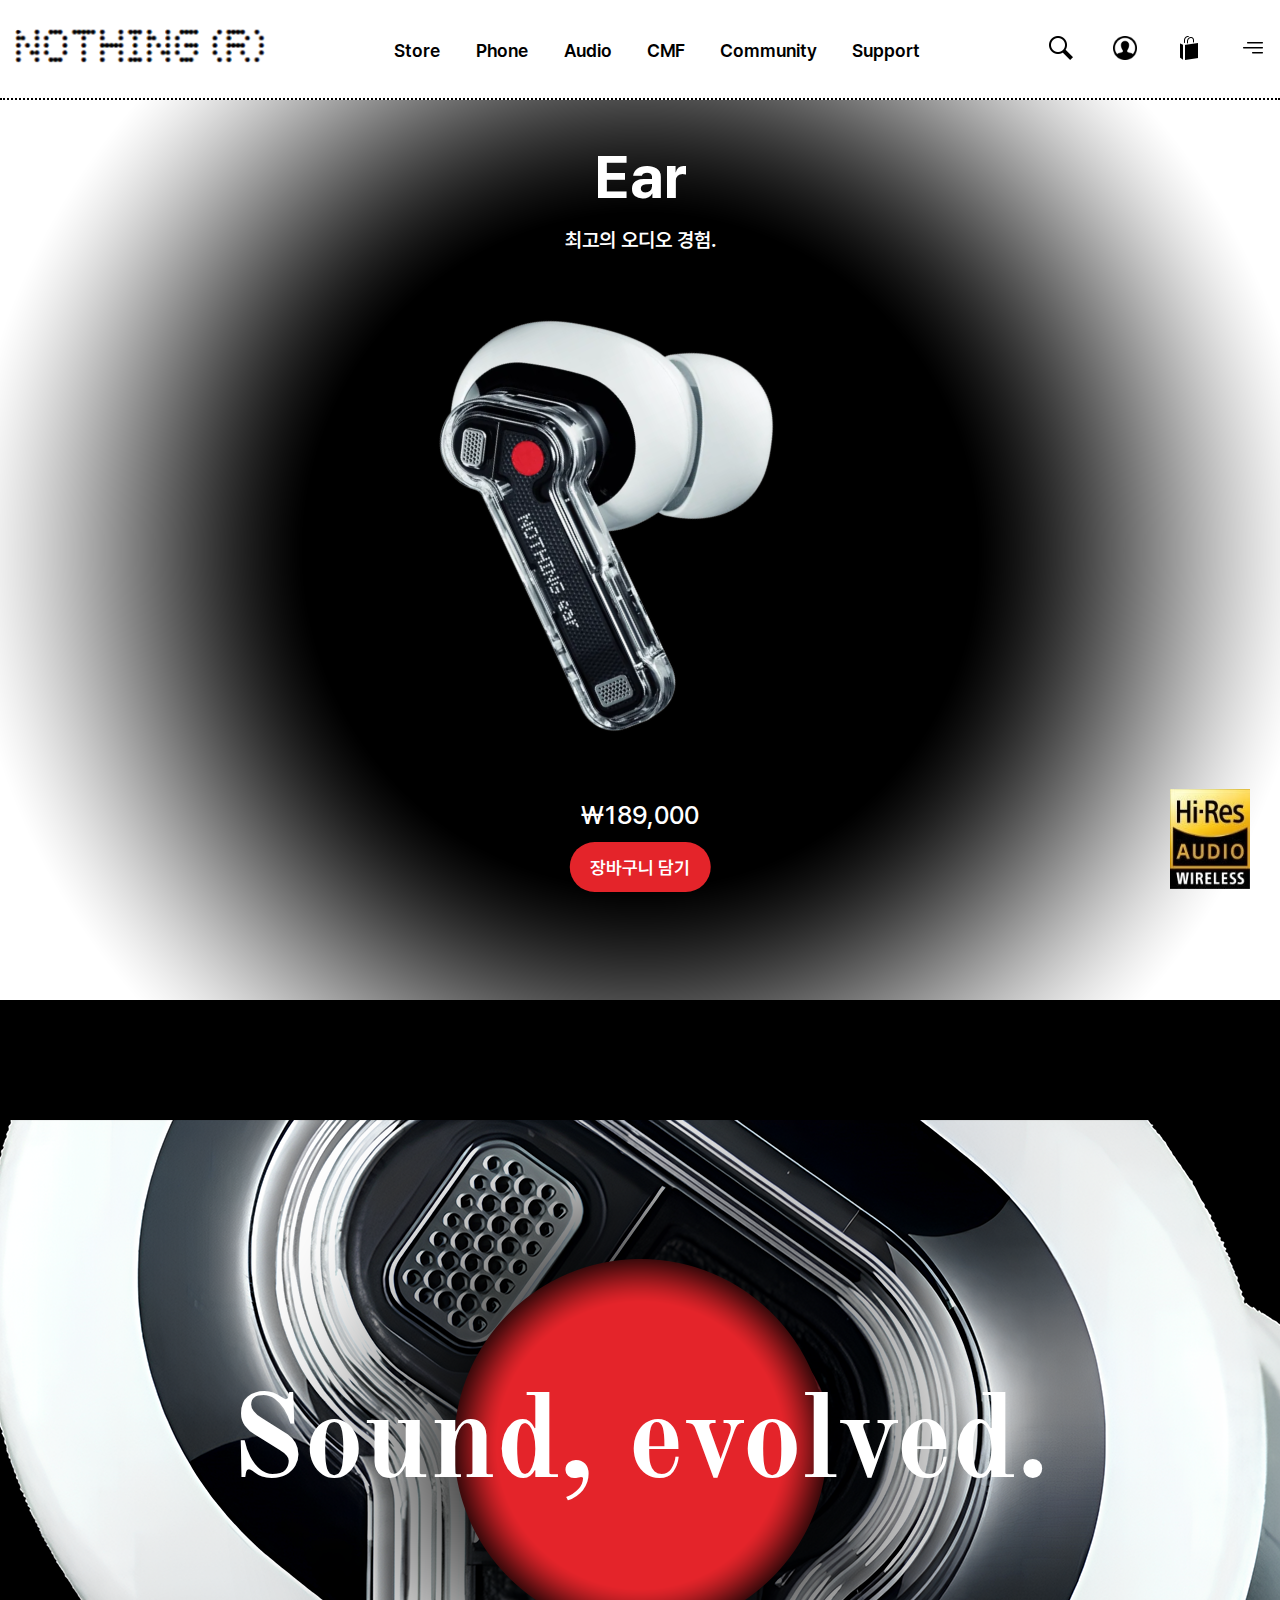
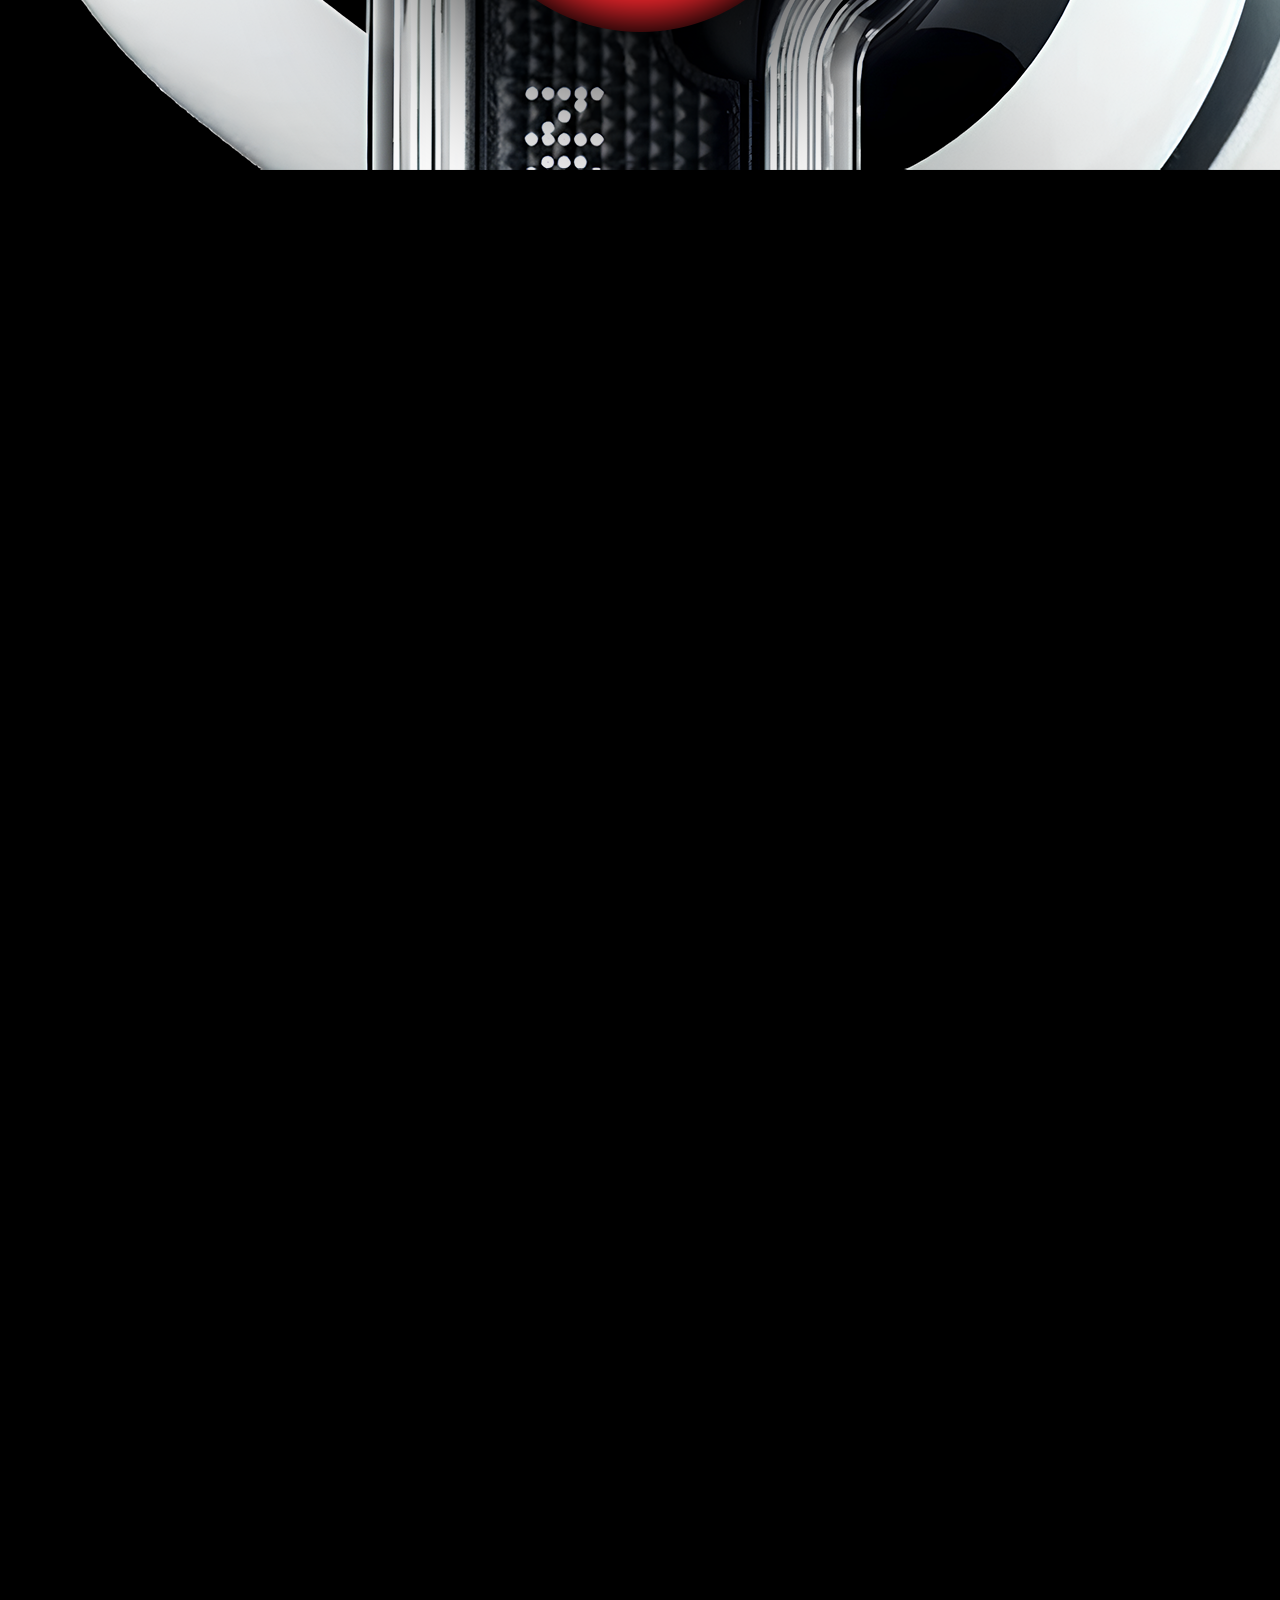
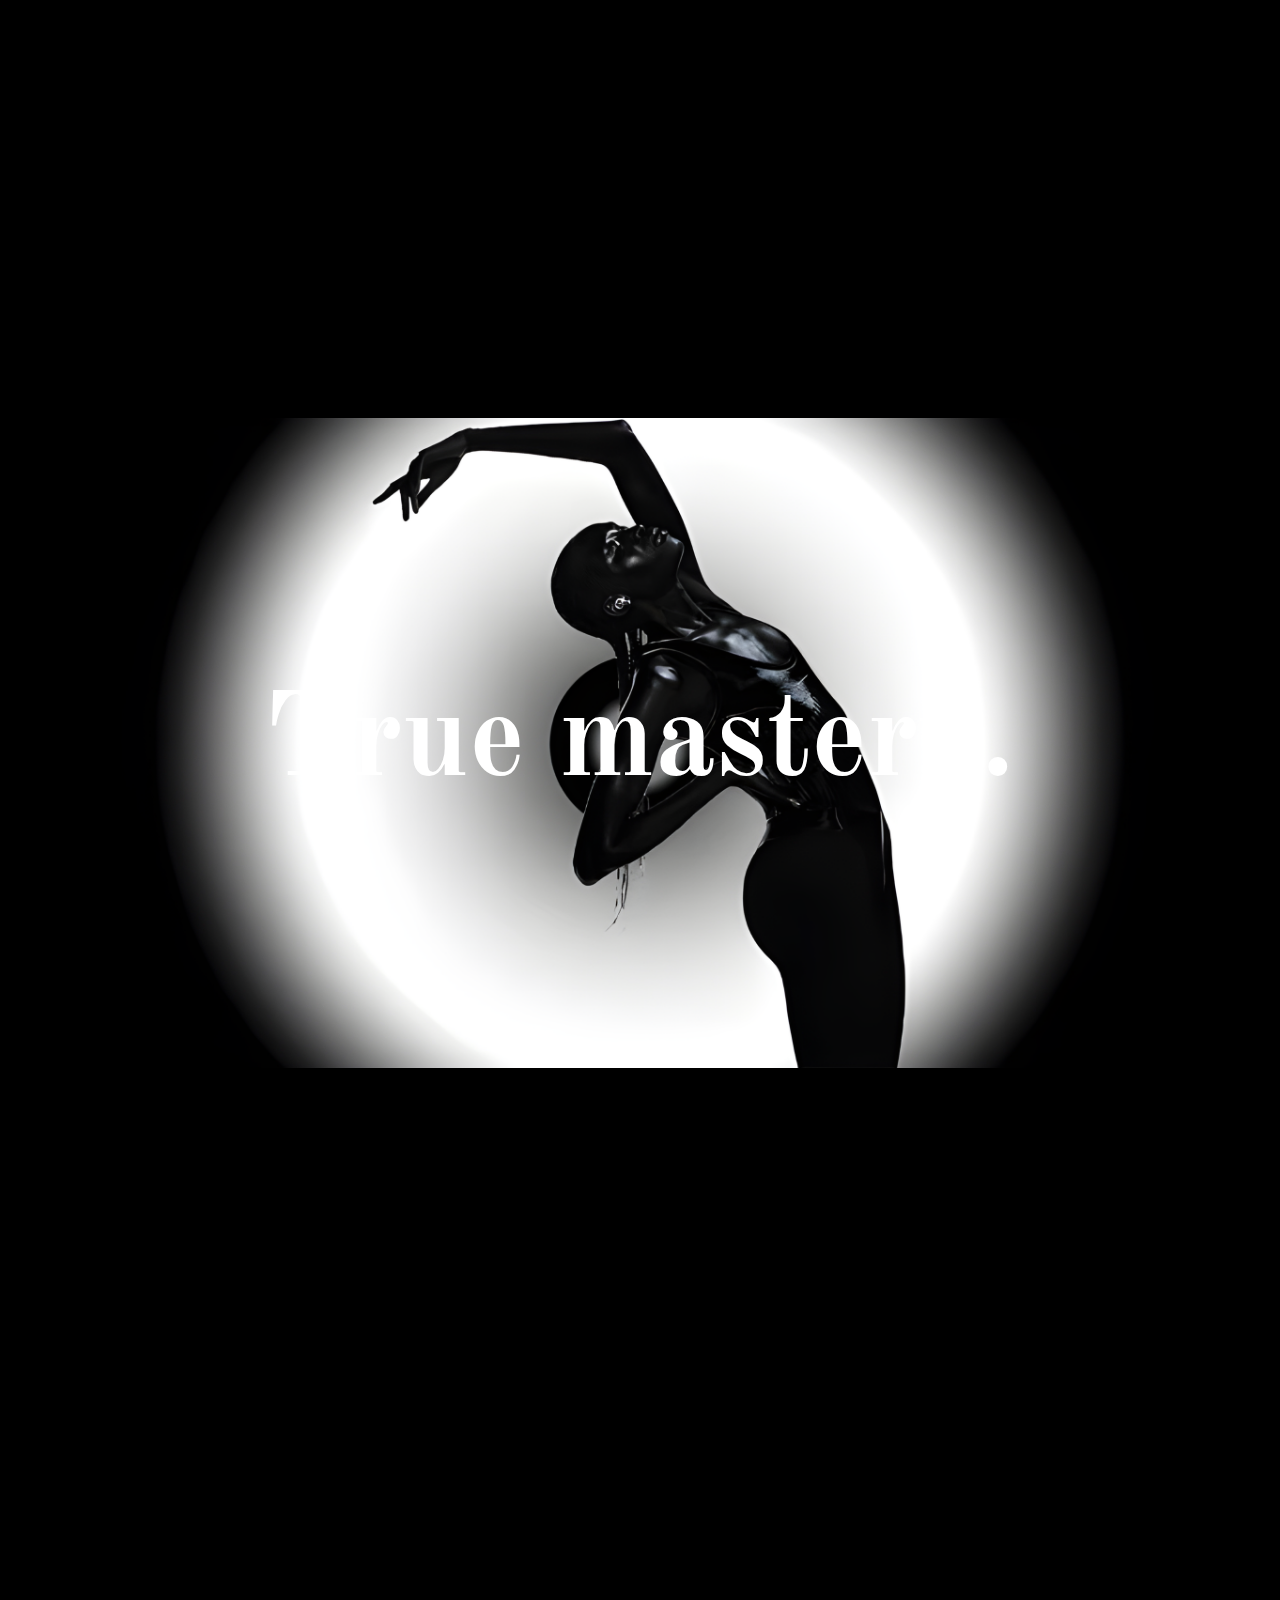
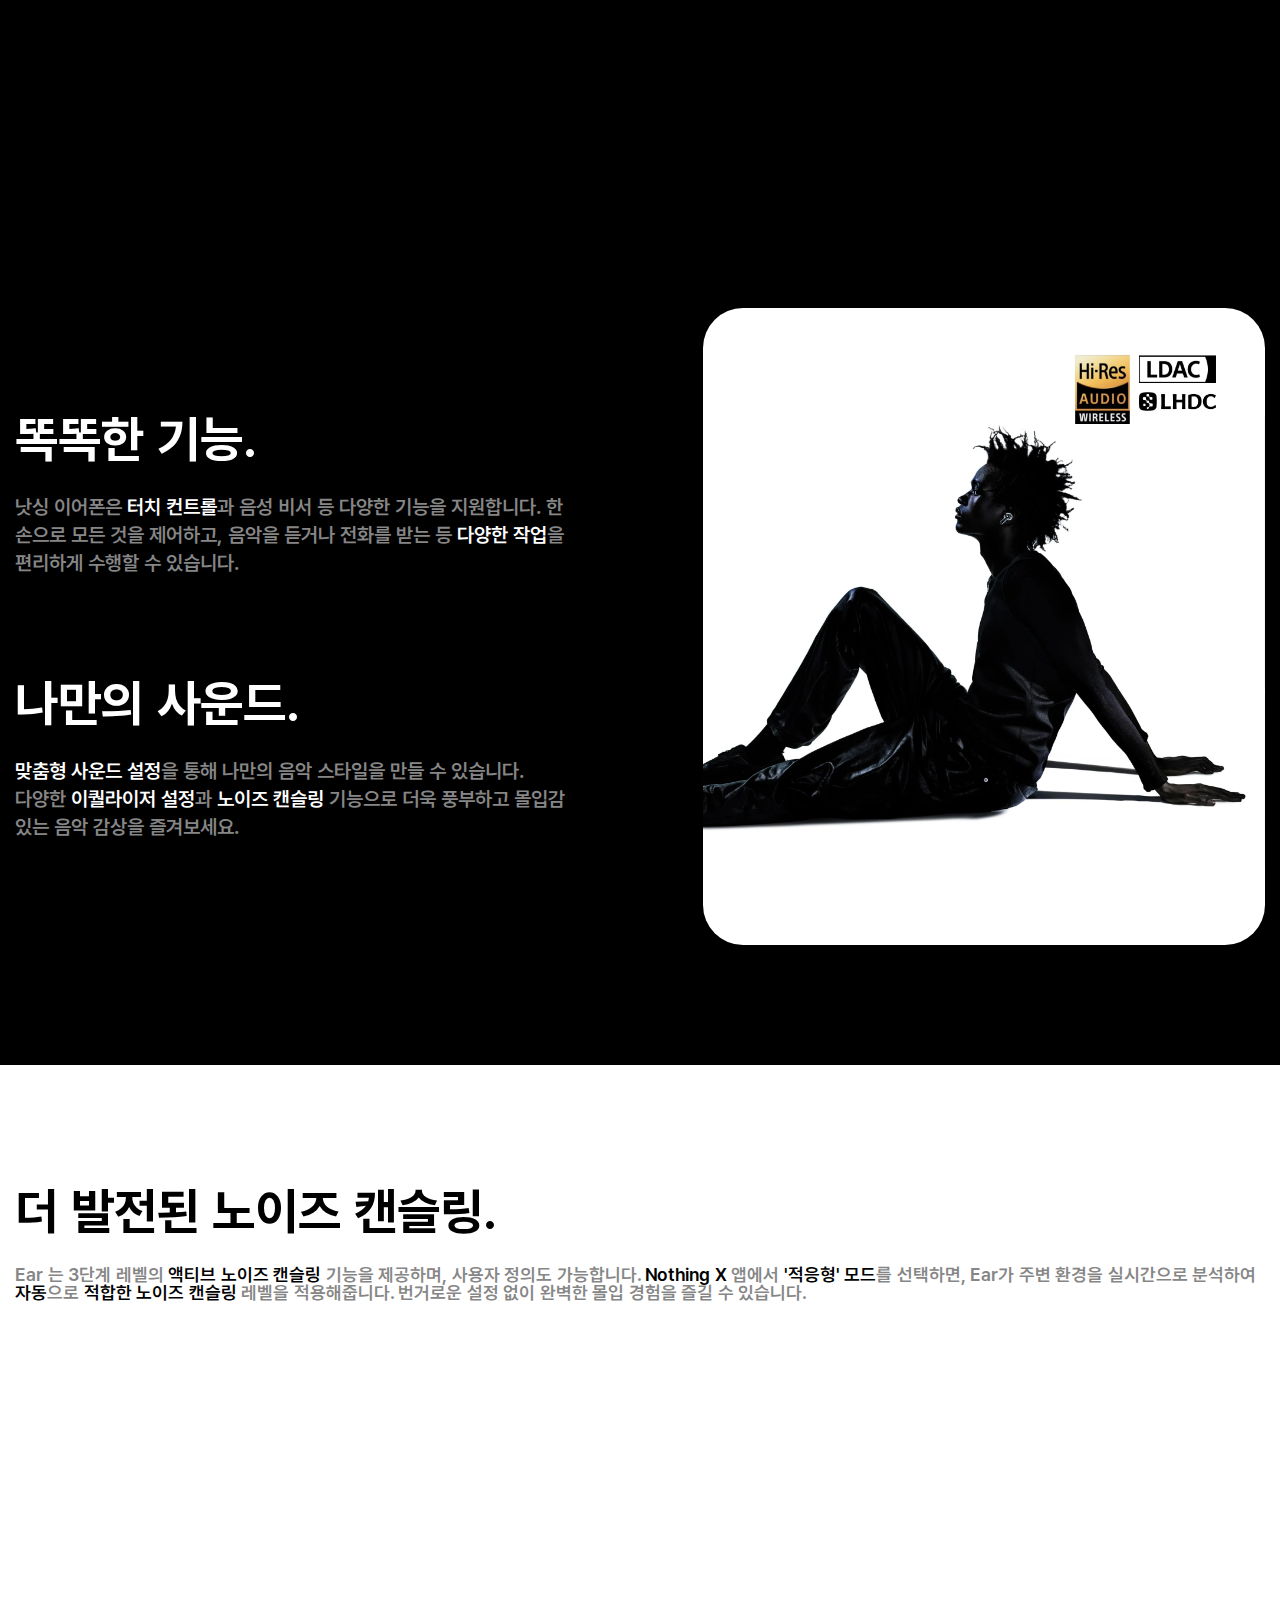
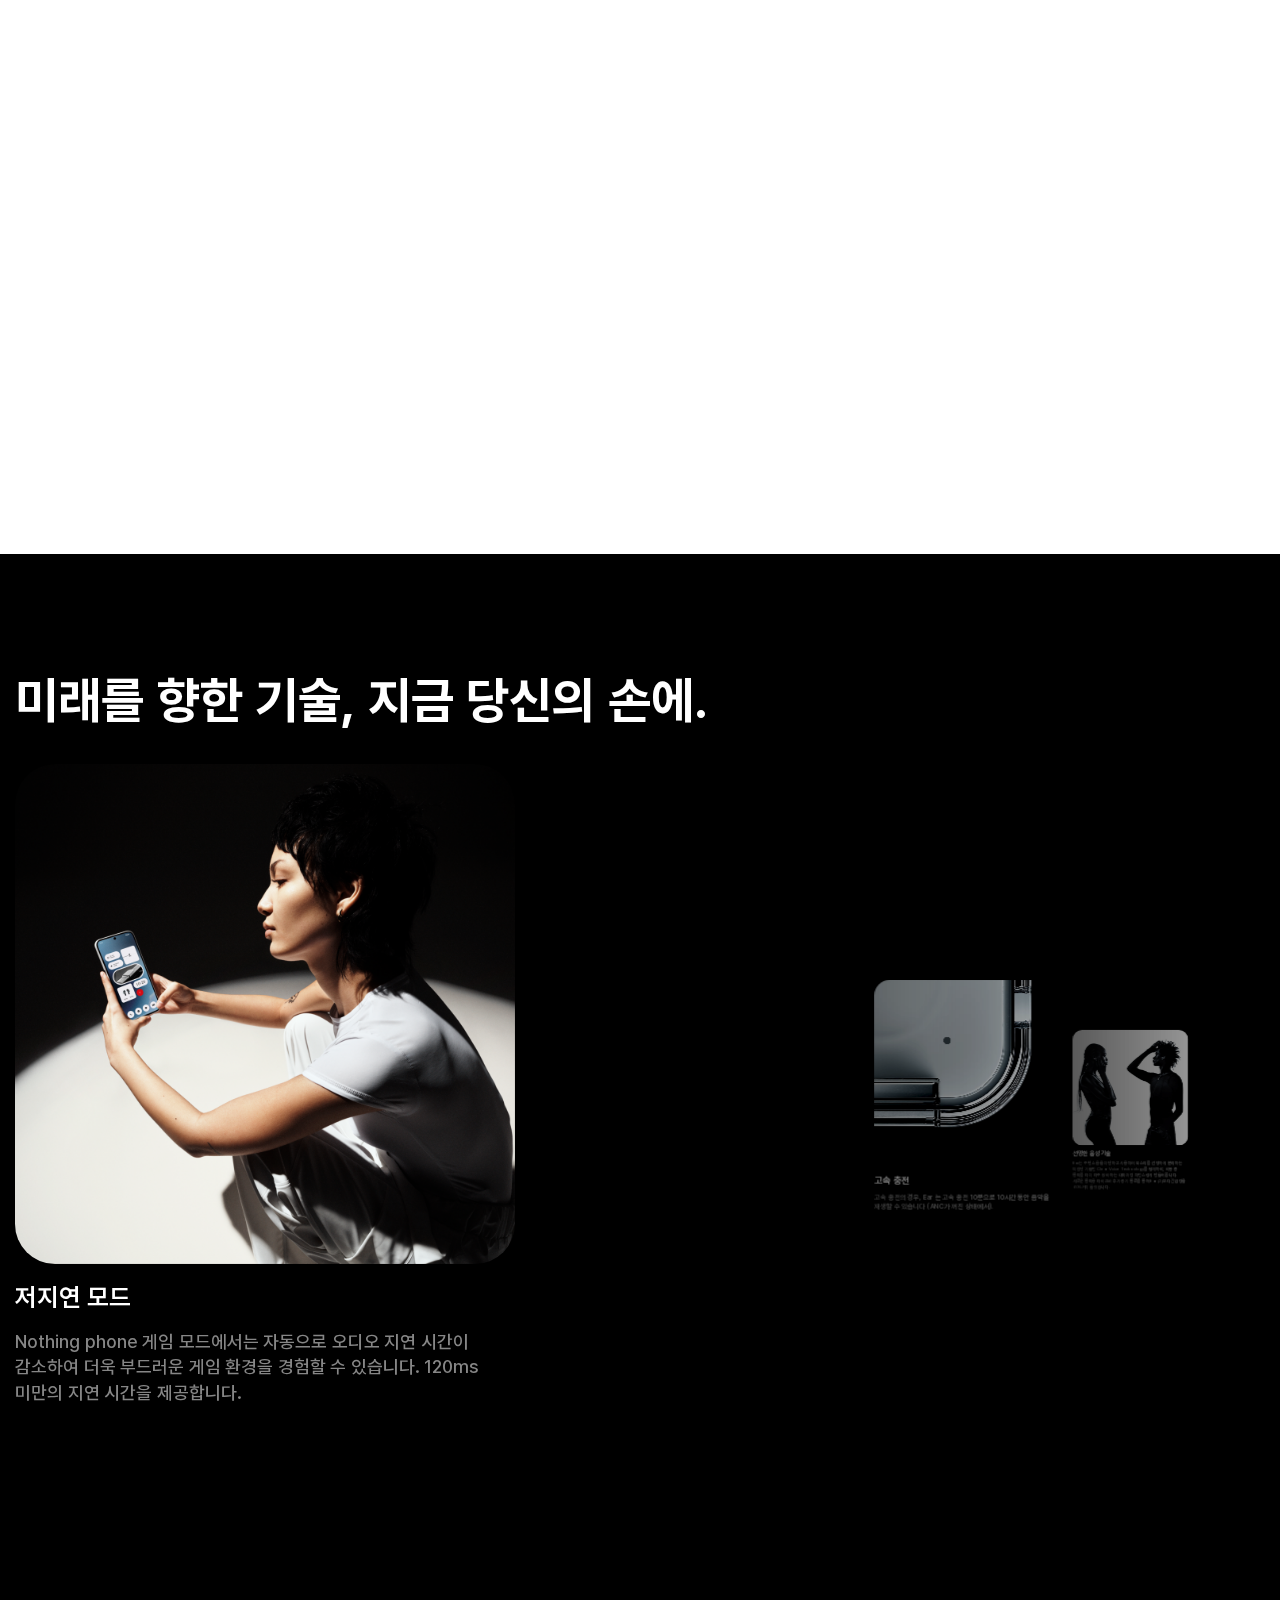
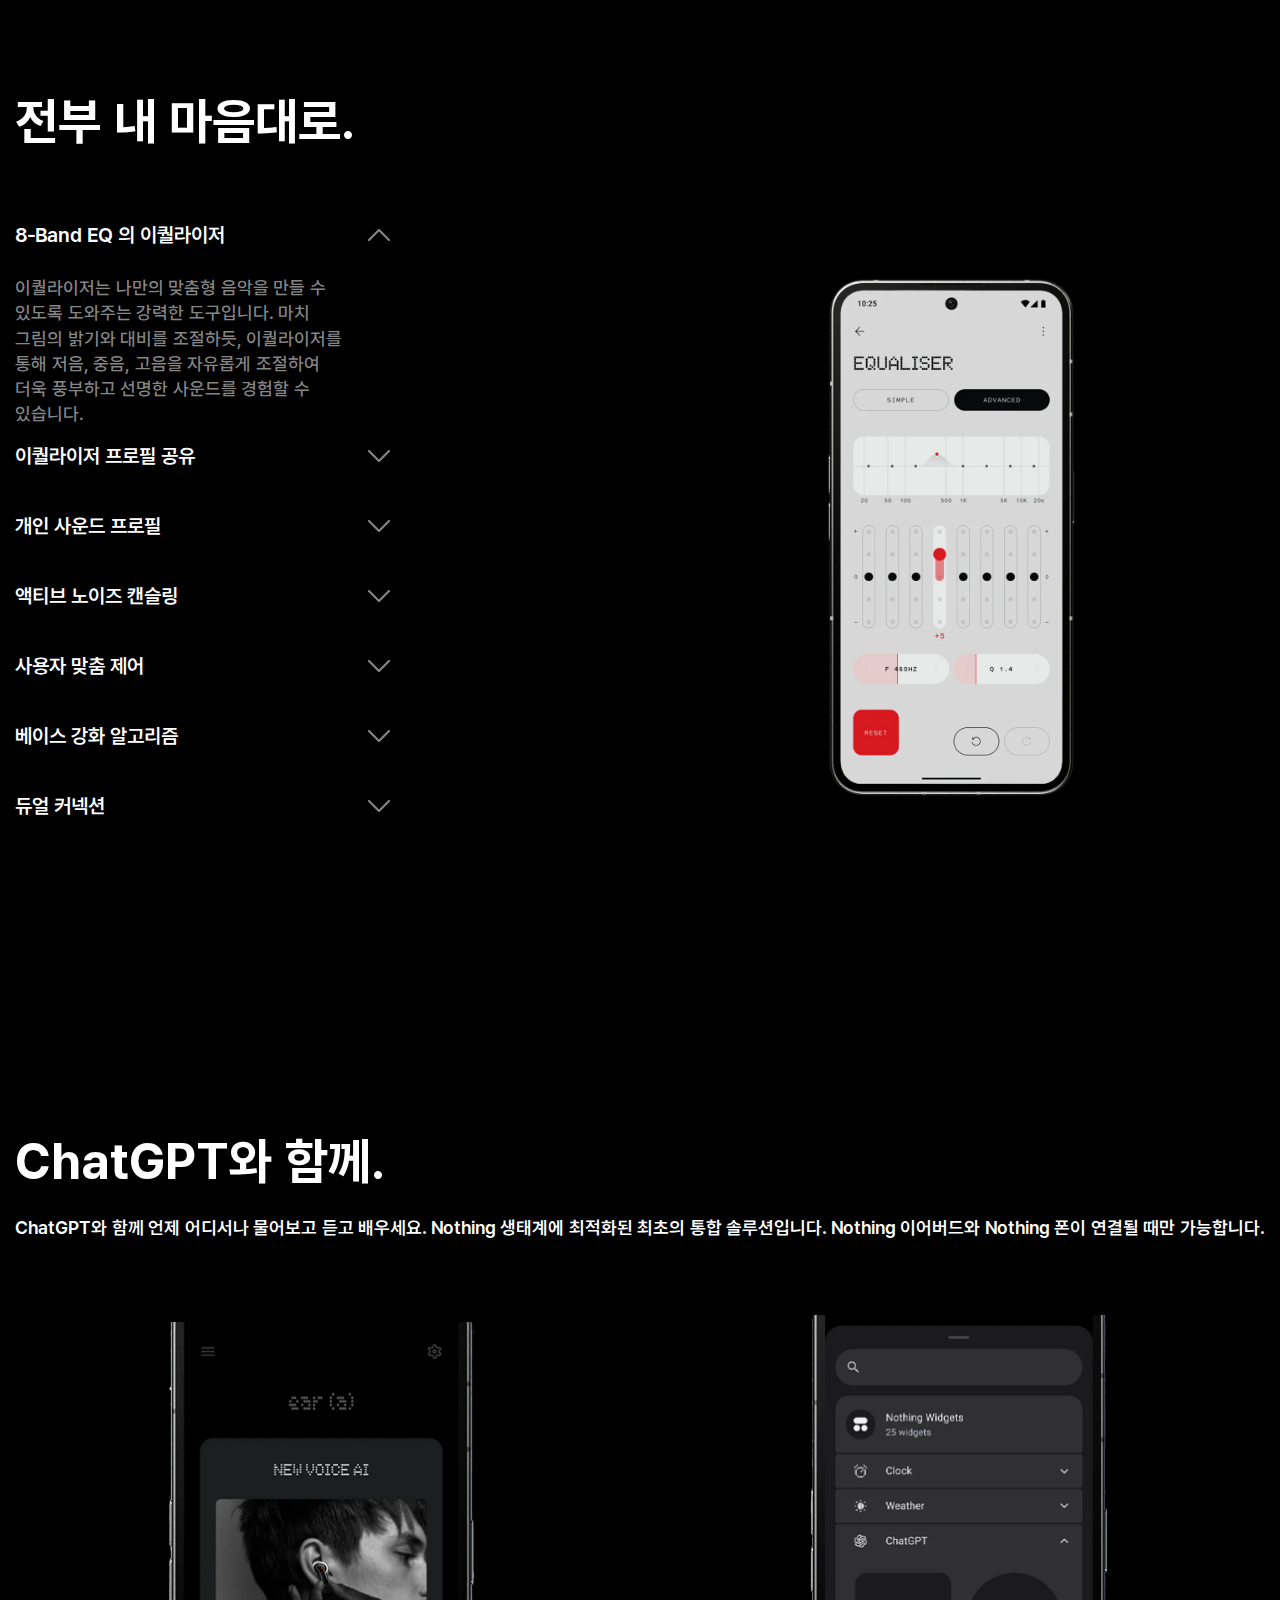
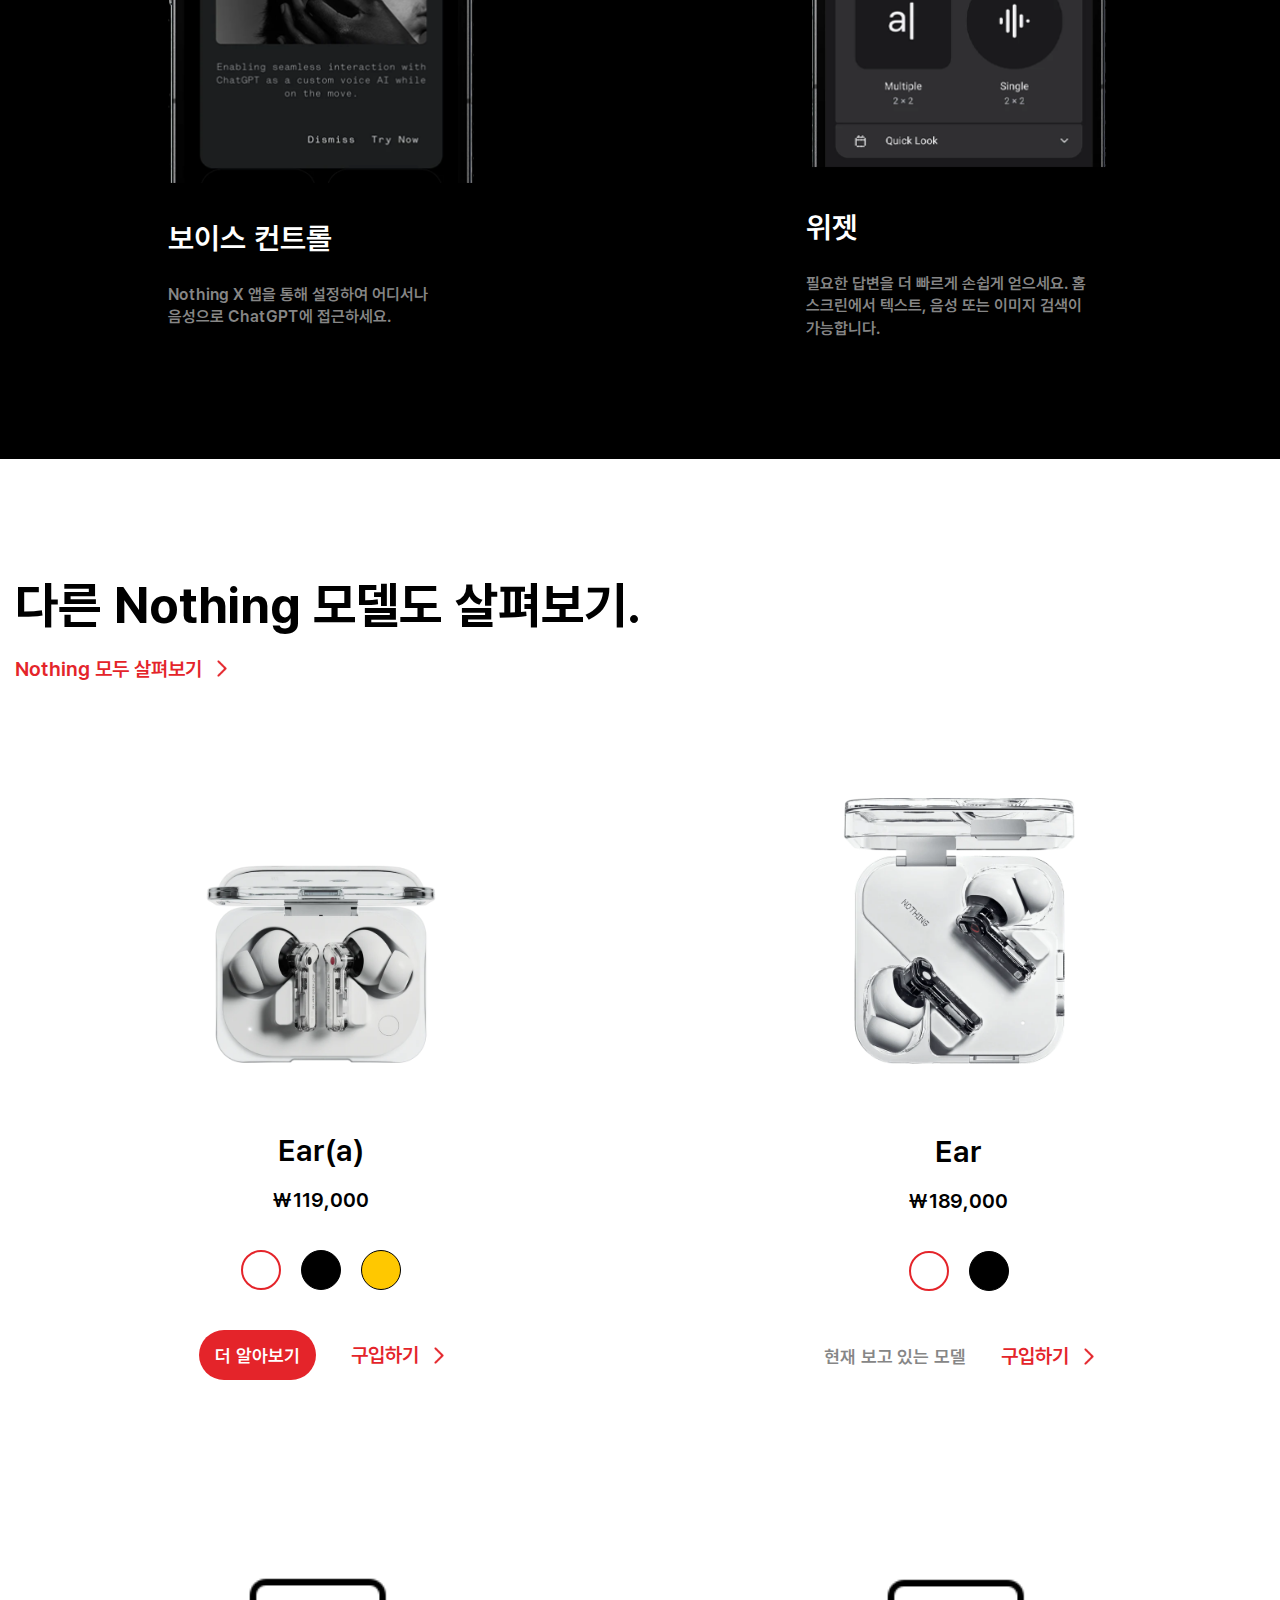
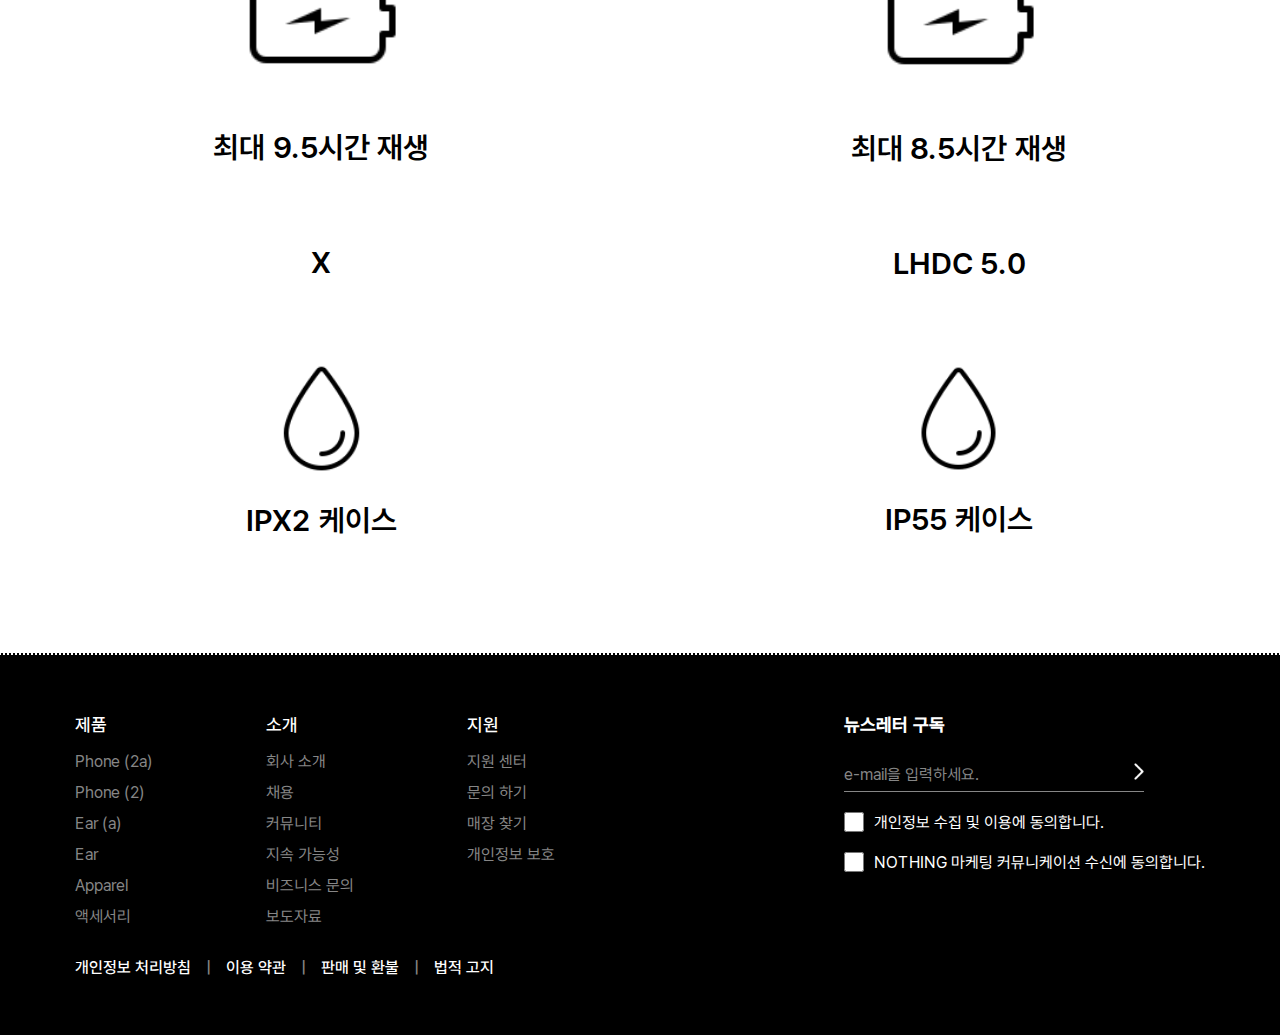
==== commit 691a9834: "Add files via upload" ====
--- a/sub/index.html
+++ b/sub/index.html
@@ -1,587 +1,593 @@
-<!DOCTYPE html>
-<html lang="ko">
-
-<head>
-    <meta charset="UTF-8">
-    <meta name="viewport" content="width=device-width, initial-scale=1.0">
-    <title>NOTHING리뉴얼(서브)</title>
-    <link rel="stylesheet" href="css/style.css">
-    <link rel="stylesheet" href="https://cdn.jsdelivr.net/npm/swiper@11/swiper-bundle.min.css" /><!-- swiper slide -->
-
-    <script src="lib/jquery-3.7.1.min.js"></script>
-    <script src="https://cdn.jsdelivr.net/npm/swiper@11/swiper-bundle.min.js"></script><!-- swiper slide -->
-    <script src="lib/jquery-ui.min.js"></script>
-    <script src="js/common.js"></script> <!-- 헤더 연결 -->
-    <script>
-        $(function () {
-
-
-            let colorBtn1 = $('.section10 .inner .item_wrap .item .text .color_btn01 button');
-            let colorBtn2 = $('.section10 .inner .item_wrap .item .text .color_btn02 button');
-            let colorImg1 = $('.section10 .inner .item_wrap .ear_img01 img');
-            let colorImg2 = $('.section10 .inner .item_wrap .ear_img02 img');
-
-            colorBtn1.click(function(){
-                colorBtn1.removeClass('on');
-                $(this).addClass('on');
-                colorImg1.removeClass('on');
-                colorImg1.eq($(this).index()).addClass('on');
-            });
-            colorBtn2.click(function(){
-                colorBtn2.removeClass('on');
-                $(this).addClass('on');
-                colorImg2.removeClass('on');
-                colorImg2.eq($(this).index()).addClass('on');
-            });
-
-            /* 스크롤 시 아이템 나타나기 */
-            window.addEventListener('scroll', () => {
-                let scrollBar = window.scrollY;
-                let section01Text = document.querySelector('.section01 h3');
-                let section03Text = document.querySelector('.section03 h3');
-                let section02 = document.querySelector('.section02');
-                let section02Item = document.querySelectorAll('.section02 .item');
-                let section04Item = document.querySelector('.section04 .item_wrap');
-                let section04Img = document.querySelector('.section04 img');
-
-                console.log(scrollBar);
-                if ($(window).width() >= 1024) {
-                    if (1400 < scrollBar) {
-                        section02.classList.add('scroll_on');
-
-                        section02Item.forEach((item, index) => {
-                            item.classList.add('on' + index, 'scroll_on');
-                        });
-                    } else {
-                        section02.classList.remove('scroll_on');
-                        section02Item.forEach((item) => {
-                            item.classList.remove('on', 'scroll_on');
-                        });
-                    }
-                    if (700 < scrollBar) {
-                        section01Text.classList.add('fade');
-                    } else {
-                        section01Text.classList.remove('fade');
-                    }
-                    if (3100 < scrollBar) {
-                        section03Text.classList.add('fade');
-                    } else {
-                        section03Text.classList.remove('fade');
-                    }
-                    if (3900 < scrollBar) {
-                        section04Item.classList.add('scroll_on');
-                        section04Img.classList.add('scroll_on');
-                    } else {
-                        section04Item.classList.remove('scroll_on');
-                        section04Img.classList.remove('scroll_on');
-                    }
-                } else {
-                    section02.classList.add('scroll_on');
-                    section02Item.forEach((item, index) => {
-                        item.classList.add('on' + index, 'scroll_on');
-                    });
-                    section01Text.classList.add('fade');
-                    section03Text.classList.add('fade');
-                    section04Item.classList.add('scroll_on');
-                    section04Img.classList.add('scroll_on');
-                }
-
-            });
-
-            /* section08 옵션 클릭 시 depth02와 순서값에 맞는 이미지 나타내기 */
-            let bg = $('.section08 .right div')
-            $('.section08 .option li').click(function () {
-                $('.depth02').removeClass('on');
-                $('.depth01').removeClass('on');
-                $('.section08 .option li').removeClass('on');
-                $(this).children().addClass('on');
-                $(this).addClass('on');
-
-                // console.log($(this).index())
-                bg.removeClass('on');
-                bg.eq($(this).index()).addClass('on');
-
-            });
-
-            $('.up_btn').click(function () {
-                $('html, body').animate({
-                    scrollTop: 0
-                }, 700)
-            });
-            $(window).scroll(function () {
-                /* scrollTop값이 0이면 up버튼 사라짐 */
-                if ($(window).scrollTop() > 0) {
-                    $('.up_btn').css({
-                        'display': 'block'
-                    })
-                } else {
-                    $('.up_btn').css({
-                        'display': 'none'
-                    })
-                    $('header').removeClass('on');
-                }
-            });
-
-            /* a 태그 클릭 막기 */
-            $('.section08 .option > li a').click(function (event) {
-                event.preventDefault();
-                // alert()
-            });
-
-            /* 스와이퍼 슬라이드 */
-            var swiper = new Swiper(".slide07", {
-                effect: "coverflow",
-                grabCursor: true,
-                centeredSlides: true,
-                slidesPerView: "auto",
-                coverflowEffect: {
-                    rotate: 0,
-                    stretch: 0,
-                    depth: 2000,
-                    modifier: 1,
-                    slideShadows: true,
-                },
-                pagination: {
-                    el: ".swiper-pagination",
-                    clickable: true,
-                },
-                loop: true,
-                freemode: true,
-            });
-        }); //script end
-    </script>
-</head>
-
-<body>
-    <div class="up_btn">
-        <img src="img/icon/up.png" alt="위로가기">
-    </div>
-    <header id="header"></header><!-- #header end -->
-
-    <div class="header02">
-        <div class="inner">
-            <h1>Ear</h1>
-            <div class="text">
-                <p>개요</p>
-                <p>제품 사양</p>
-                <button>구입하기</button>
-            </div><!-- .text end -->
-        </div><!-- .inner end -->
-    </div><!-- .header02 end -->
-
-    <div class="main_visual">
-        <div class="inner">
-            <img src="img/main_ear.png" alt="낫싱이어">
-            <div class="text">
-                <div class="text_top">
-                    <h2>Ear</h2>
-                    <p>최고의 오디오 경험.</p>
-                </div><!-- .text_top end -->
-                <div class="text_btm">
-                    <strong>₩189,000</strong>
-                    <button>장바구니 담기</button>
-                </div><!-- .text btm end -->
-            </div>
-            <figure class="award">
-                <img src="img/audio.jpg" alt="오디오">
-            </figure>
-        </div><!-- .inner end -->
-    </div><!-- .main_visual end -->
-
-    <section class="section01">
-        <h3>Sound, evolved.</h3>
-    </section><!-- .section01 end -->
-
-    <section class="section02">
-        <div class="inner">
-            <div class="item">
-                <h3>일상을 특별하게.</h3>
-                <p><span>최고의 오디오</span> 경험을 선사합니다. 보다 풍부한 음색을 전달하기 위해
-                    세라믹과 같은 <span>프리미엄 소재</span>를 직접 선정하여 제작했습니다.</p>
-            </div><!-- .item end -->
-            <div class="item">
-                <h3>나만의 개성을 표현하다.</h3>
-                <p>낫싱은 단순한 기기가 아닌, 당신의 <span>개성</span>을 표현하는 하나의 도구입니다.
-                    낫싱과 함께라면 당신의 개성은 더욱 빛날 것입니다.</p>
-            </div><!-- .item end -->
-            <div class="item">
-                <h3>미래를 선도하는 혁신.</h3>
-                <p>낫싱은 <span>미래 기술</span>을 가장 먼저 <span>경험</span>할 수 있는 <span>기회</span>입니다. 끊임없는 연구 개발을
-                    통해 낫싱은 항상 한 발 앞서 나아갑니다. 낫싱과 함께 미래를 선도해 나가세요.</p>
-            </div><!-- .item end -->
-        </div><!-- .inner end -->
-    </section><!-- .section02 end -->
-
-    <section class="section03">
-        <h3>True mastery.</h3>
-    </section><!-- .section03 end -->
-
-    <section class="section04">
-        <div class="inner">
-            <div class="item_wrap">
-                <div class="item">
-                    <h3>단순함 속에 담긴 놀라운 기술.</h3>
-                    <p>낫싱 이어폰은 단순한 음향 기기가 아닙니다. 투명한 디자인 속에 감춰진
-                        놀라운 <span>고품질 사운드</span>는 당신의 귀를 사로잡을 것입니다. 마치 콘서트홀에
-                        있는 듯한 <span>생생한 음질</span>을 경험해 보세요.</p>
-                </div>
-                <div class="item">
-                    <h3>초소형이지만 강력하다. </h3>
-                    <p>새로운 <span>세라믹 진동판</span>과 함께 사용하여 각 이어버드 내의 <span>공기 흐름</span>을
-                        <span>10%</span> 증가시켰습니다. 이는 왜곡을 줄이고 더욱 <span>풍부한 선명도</span>를 제공합니다.
-                    </p>
-                </div>
-            </div><!-- .item_wrap end -->
-            <img src="img/section04_ear.png" alt="낫싱이어 블랙">
-        </div><!-- .inner end -->
-    </section><!-- .section04 end -->
-
-    <section class="section05">
-        <div class="inner">
-            <div class="item_wrap">
-                <div class="item">
-                    <h3>똑똑한 기능.</h3>
-                    <p>낫싱 이어폰은 <span>터치 컨트롤</span>과 음성 비서 등 다양한 기능을 지원합니다.
-                        한 손으로 모든 것을 제어하고, 음악을 듣거나 전화를 받는 등<span>
-                            다양한 작업</span>을 편리하게 수행할 수 있습니다.</p>
-                </div>
-                <div class="item">
-                    <h3>나만의 사운드.</h3>
-                    <p><span>맞춤형 사운드 설정</span>을 통해 나만의 음악 스타일을 만들 수 있습니다.
-                        다양한 <span>이퀄라이저 설정</span>과 <span>노이즈 캔슬링</span> 기능으로 더욱 풍부하고
-                        몰입감 있는 음악 감상을 즐겨보세요.</p>
-                </div>
-            </div><!-- .item_wrap end -->
-            <img src="img/section05.png" alt="낫싱이어">
-        </div><!-- .inner end -->
-    </section><!-- .section05 end -->
-
-    <section class="section06">
-        <div class="inner">
-            <div class="text">
-                <h3>더 발전된 노이즈 캔슬링.</h3>
-                <p>Ear 는 3단계 레벨의 <span>액티브 노이즈 캔슬링</span> 기능을 제공하며, 사용자 정의도 가능합니다.
-                    <span>Nothing X</span> 앱에서<span> '적응형' 모드</span>를 선택하면, Ear가 주변 환경을 실시간으로 분석하여 <span>자동</span>으로
-                    <span>적합한 노이즈 캔슬링</span> 레벨을 적용해줍니다.
-                    번거로운 설정 없이 완벽한 몰입 경험을 즐길 수 있습니다.
-                </p>
-            </div><!-- .text end -->
-            <video autoplay loop muted>
-                <source src="img/video/2e4e1fec693a4bbda82b3840456c987f.mp4" type="video/mp4">
-            </video>
-        </div><!-- .inner end -->
-    </section><!-- .section06 end -->
-
-    <section class="section07">
-        <div class="inner">
-            <h3>미래를 향한 기술, 지금 당신의 손에.</h3>
-            <div class="swiper slide07">
-                <div class="swiper-wrapper">
-                    <div class="swiper-slide">
-                        <img src="img/slide01.png" alt="슬라이드01">
-                        <div class="text">
-                            <h4>저지연 모드</h4>
-                            <p>Nothing phone 게임 모드에서는
-                                자동으로 오디오 지연 시간이 감소하여
-                                더욱 부드러운 게임 환경을 경험할 수 있습니다.
-                                120ms 미만의 지연 시간을 제공합니다.</p>
-                        </div><!-- .text end -->
-                    </div>
-                    <div class="swiper-slide">
-                        <video autoplay loop muted>
-                            <source src="img/video/slide05.mp4" type="video/mp4">
-                        </video>
-                        <div class="text">
-                            <h4>고속 충전</h4>
-                            <p>고속 충전의 경우, Ear 는 고속 충전 10분으로 10시간 동안 음악을 재생할 수 있습니다
-                                (ANC가 꺼진 상태에서).</p>
-                        </div><!-- .text end -->
-                    </div>
-                    <div class="swiper-slide">
-                        <img src="img/slide03.png" alt="슬라이드03">
-                        <div class="text">
-                            <h4>선명한 음성 기술</h4>
-                            <p>Ear는 주변 소음을 차단하고 사용자의 목소리를 선명하게 분리하는 최첨단 기술인 Clear Voice Technology를 탑재하여, 이동 중 통화를 마치 마주
-                                앉아 하는 대화처럼 자연스럽게 만들어줍니다. 새로운 통화용 마이크와 추가 공기 통로를 통해 Ear (2)보다 간섭량을 60%까지 줄였습니다.</p>
-                        </div><!-- .text end -->
-                    </div>
-                    <div class="swiper-slide">
-                        <video autoplay loop muted>
-                            <source src="img/video/slide06.mp4" type="video/mp4">
-                        </video>
-                        <div class="text">
-                            <h4>듀얼 커넥션</h4>
-                            <p>동시에 두 개의 기기 연결을 유지해보세요. 노트북에서 음악을 듣다가 휴대폰으로 걸려온 전화를 매끄럽게 받아보세요. 손도 대지 않고요.</p>
-                        </div><!-- .text end -->
-                    </div>
-                    <div class="swiper-slide">
-                        <img src="img/slide04.jpg" alt="슬라이드05">
-                        <div class="text">
-                            <h4>최대 8.5시간 음악 재생</h4>
-                            <p>더 멀리 갈 수 있는 힘을 지닌 Ear는 1회 충전으로 Ear (2)보다 25% 더 오래 지속되는 배터리 수명을 제공합니다. 케이스에 충전하면 ANC 기능을 끈
-                                상태로 40.5시간 이상 지속적으로 사용할 수 있습니다.</p>
-                        </div><!-- .text end -->
-                    </div>
-                </div>
-                <div class="swiper-pagination"></div>
-            </div><!-- .swiper end -->
-        </div><!-- .inner end -->
-    </section><!-- .section07 end -->
-
-    <section class="section08">
-        <div class="inner">
-            <h3>전부 내 마음대로.</h3>
-            <div class="item_wrap">
-                <div class="left">
-                    <ul class="option">
-                        <li class="on">
-                            <a href="#" class="depth01 on">8-Band EQ 의 이퀄라이저<img src="img/icon/Vector_2.png"
-                                    alt="셰브론"></a>
-                            <ul class="depth02 on">
-                                <li><a href="#">이퀄라이저는 나만의 맞춤형 음악을
-                                        만들 수 있도록 도와주는 강력한
-                                        도구입니다. 마치 그림의 밝기와 대비를
-                                        조절하듯, 이퀄라이저를 통해 저음, 중음,
-                                        고음을 자유롭게 조절하여 더욱 풍부하고
-                                        선명한 사운드를 경험할 수 있습니다.</a></li>
-                            </ul>
-                        </li>
-                        <li>
-                            <a href="#" class="depth01">이퀄라이저 프로필 공유<img src="img/icon/Vector_2.png" alt="셰브론"></a>
-                            <ul class="depth02">
-                                <li><a href="#">내가 만든 최고의 음악 설정을 친구들과 공유해 보세요. QR코드를 이용하여 직접 만든 이퀄라이저 설정을 다른 사람에게도 똑같이
-                                        적용할 수 있습니다.
-                                    </a></li>
-                            </ul>
-                        </li>
-                        <li>
-                            <a href="#" class="depth01">개인 사운드 프로필<img src="img/icon/Vector_2.png" alt="셰브론"></a>
-                            <ul class="depth02">
-                                <li><a href="#">개인의 취향에 맞는 이퀄라이저 기능을 통해 음악 감상의 즐거움을 더욱 높여보세요.</a></li>
-                            </ul>
-                        </li>
-                        <li>
-                            <a href="#" class="depth01">액티브 노이즈 캔슬링<img src="img/icon/Vector_2.png" alt="셰브론"></a>
-                            <ul class="depth02">
-                                <li><a href="#">조용한 세상, 나만의 공간을 선물하세요. 비행기, 지하철, 카페 등 어떤 환경에서도 외부 소음을 완벽하게 차단하여 오롯이 음악에
-                                        집중할 수 있습니다.</a></li>
-                            </ul>
-                        </li>
-                        <li>
-                            <a href="#" class="depth01">사용자 맞춤 제어<img src="img/icon/Vector_2.png" alt="셰브론"></a>
-                            <ul class="depth02">
-                                <li><a href="#">원하는 대로 자유롭게 조절하여 최적의 환경을 만들 수 있습니다.</a></li>
-                            </ul>
-                        </li>
-                        <li>
-                            <a href="#" class="depth01">베이스 강화 알고리즘<img src="img/icon/Vector_2.png" alt="셰브론"></a>
-                            <ul class="depth02">
-                                <li><a href="#">베이스를 강화하여 더욱 풍부하고 깊이 있는 사운드를 경험하세요. 이퀄라이저 기능을 통해 저음을 강조하여 나만의 사운드를 만들 수
-                                        있습니다.</a></li>
-                            </ul>
-                        </li>
-                        <li>
-                            <a href="#" class="depth01">듀얼 커넥션<img src="img/icon/Vector_2.png" alt="셰브론"></a>
-                            <ul class="depth02">
-                                <li><a href="#">자유로운 기기 전환으로 끊김없는 연결을 경험하세요. 스마트폰과 태블릿을 동시에 연결하여 음악 감상과 통화를 자유롭게
-                                        즐기세요.</a></li>
-                            </ul>
-                        </li>
-                    </ul><!-- .option end -->
-                </div><!-- .left end -->
-                <div class="right">
-                    <div class="bg01 on"></div>
-                    <div class="bg02"></div>
-                    <div class="bg03"></div>
-                    <div class="bg04"></div>
-                    <div class="bg05"></div>
-                    <div class="bg06"></div>
-                    <div class="bg07"></div>
-                </div><!-- .right end -->
-            </div><!-- .item_wrap end -->
-        </div><!-- .inner end -->
-    </section><!-- .section08 end -->
-
-    <section class="section09">
-        <div class="inner">
-            <h3>ChatGPT와 함께.</h3>
-            <p>ChatGPT와 함께 언제 어디서나 물어보고 듣고 배우세요. Nothing 생태계에 최적화된 최초의 통합 솔루션입니다.
-                Nothing 이어버드와 Nothing 폰이 연결될 때만 가능합니다.
-            </p>
-            <div class="item_wrap">
-                <div class="item">
-                    <img src="img/section09_01.png" alt="보이스 컨트롤">
-                    <div class="text">
-                        <h4>보이스 컨트롤</h4>
-                        <p>Nothing X 앱을 통해 설정하여 어디서나
-                            음성으로 ChatGPT에 접근하세요. </p>
-                    </div>
-                </div><!-- .item end -->
-                <div class="item">
-                    <img src="img/section09_02.png" alt="위젯">
-                    <div class="text">
-                        <h4>위젯</h4>
-                        <p>필요한 답변을 더 빠르게 손쉽게 얻으세요.
-                            홈 스크린에서 텍스트, 음성 또는 이미지
-                            검색이 가능합니다.</p>
-                    </div>
-                </div><!-- .item end -->
-            </div><!-- .item_wrap end -->
-        </div><!-- .inner end -->
-    </section><!-- .section09 end -->
-
-    <section class="section10">
-        <div class="inner">
-            <h3>다른 Nothing 모델도 살펴보기.</h3>
-            <a href="#">Nothing 모두 살펴보기 <img src="img/icon/right_red.png" alt="화살표"></a>
-
-            <div class="item_wrap">
-                <div class="item ear_img01">
-                    <img src="img/ear(a)_white.webp" alt="낫싱이어(a)-화이트" class="on">
-                    <img src="img/ear(a)_black.webp" alt="낫싱이어(a)-블랙">
-                    <img src="img/section10_01.jpg" alt="낫싱이어(a)-옐로우">
-                    <div class="text">
-                        <h4>Ear(a)</h4>
-                        <strong>₩119,000</strong>
-                        <div class="color color_btn01">
-                            <button class="white on"><span>white</span></button>
-                            <button class="black"><span>black</span></button>
-                            <button class="yellow"><span>yellow</span></button>
-                        </div><!-- .color end -->
-                        <div class="button">
-                            <button>더 알아보기</button>
-                            <a href="#">구입하기 <img src="img/icon/right_red.png" alt="화살표"></a>
-                        </div><!-- .butten end -->
-                    </div><!-- .text end -->
-                    <div class="item02">
-                        <div class="box01">
-                            <img src="img/icon/배터리100px.png" alt="배터리">
-                            <p>최대 9.5시간 재생</p>
-                        </div><!-- .box01 end -->
-                        <div class="box02">
-                            X
-                        </div><!-- .box02 end -->
-                        <div class="box03">
-                            <img src="img/icon/방수.png" alt="방수">
-                            <p>IPX2 케이스</p>
-                        </div><!-- .box03 end -->
-                    </div><!-- .item end -->
-                </div><!-- .item end -->
-
-                <div class="item ear_img02">
-                    <img src="img/section10_02.jpg" alt="이어-화이트" class="on">
-                    <img src="img/ear_black.webp" alt="이어-블랙">
-                    <div class="text">
-                        <h4>Ear</h4>
-                        <strong>₩189,000</strong>
-                        <div class="color color_btn02">
-                            <button class="white on"><span>white</span></button>
-                            <button class="black"><span>black</span></button>
-                        </div><!-- .color end -->
-                        <div class="button">
-                            <p>현재 보고 있는 모델</p>
-                            <a href="#">구입하기 <img src="img/icon/right_red.png" alt="화살표"></a>
-                        </div><!-- .butten end -->
-                    </div><!-- .text end -->
-                    <div class="item02">
-                        <div class="box01">
-                            <img src="img/icon/배터리100px.png" alt="배터리">
-                            <p>최대 8.5시간 재생</p>
-                        </div><!-- .box01 end -->
-                        <div class="box02">
-                            LHDC 5.0
-                        </div><!-- .box02 end -->
-                        <div class="box03">
-                            <img src="img/icon/방수.png" alt="방수">
-                            <p>IP55 케이스</p>
-                        </div><!-- .box03 end -->
-                    </div><!-- .item end -->
-                </div><!-- .item end -->
-            </div><!-- .item_wrap end -->
-
-        </div><!-- .inner end -->
-    </section><!-- .section10 end -->
-
-    <footer class="footer">
-        <div class="inner">
-            <div class="left">
-                <div class="item_wrap">
-                    <div class="item">
-                        <ul>
-                            <strong>제품</strong>
-                            <li><a href="#">Phone (2a)</a></li>
-                            <li><a href="#">Phone (2)</a></li>
-                            <li><a href="#">Ear (a)</a></li>
-                            <li><a href="#">Ear</a></li>
-                            <li><a href="#">Apparel</a></li>
-                            <li><a href="#">액세서리</a></li>
-                        </ul>
-                    </div><!-- .item end -->
-                    <div class="item">
-                        <ul>
-                            <strong>소개</strong>
-                            <li><a href="#">회사 소개</a></li>
-                            <li><a href="#">채용</a></li>
-                            <li><a href="#">커뮤니티</a></li>
-                            <li><a href="#">지속 가능성</a></li>
-                            <li><a href="#">비즈니스 문의</a></li>
-                            <li><a href="#">보도자료</a></li>
-                        </ul>
-                    </div><!-- .item end -->
-                    <div class="item">
-                        <ul>
-                            <strong>지원</strong>
-                            <li><a href="#">지원 센터</a></li>
-                            <li><a href="#">문의 하기</a></li>
-                            <li><a href="#">매장 찾기</a></li>
-                            <li><a href="#">개인정보 보호</a></li>
-                        </ul>
-                    </div><!-- .item end -->
-                </div><!-- .item_wrap end -->
-            </div><!-- .left end -->
-            <div class="right">
-
-                <h4>뉴스레터 구독</h4>
-
-                <div class="email">
-                    <input type="email" required>
-                    <label>
-                        <p>e-mail을 입력하세요.</p>
-                    </label>
-                    <a href="#"><img src="img/icon/right_white.png" alt="제출하기"></a>
-                    <span></span>
-                </div><!-- .email end -->
-
-                <div class="check">
-                    <ul>
-                        <li>
-                            <input type="checkbox" name="check2" id="agree1">
-                            <label for="agree1">
-                                개인정보 수집 및 이용에 동의합니다.
-                            </label>
-                        </li>
-                        <li>
-                            <input type="checkbox" name="check2" id="agree2">
-                            <label for="agree2">
-                                NOTHING 마케팅 커뮤니케이션 수신에 동의합니다.
-                            </label>
-                        </li>
-                </div>
-                </ul><!-- .check end -->
-            </div><!-- .right end -->
-        </div><!-- .inner end -->
-        <div class="bottom">
-            <ul>
-                <li><a href="#">개인정보 처리방침</a></li>
-                <p>｜</p>
-                <li><a href="#">이용 약관</a></li>
-                <p>｜</p>
-                <li><a href="#">판매 및 환불</a></li>
-                <p>｜</p>
-                <li><a href="#">법적 고지</a></li>
-            </ul>
-        </div><!-- .bottom end -->
-    </footer><!-- .footer end -->
-</body>
-
+<!DOCTYPE html>
+<html lang="ko">
+
+<head>
+    <meta charset="UTF-8">
+    <meta name="viewport" content="width=device-width, initial-scale=1.0">
+    <title>NOTHING리뉴얼(서브)</title>
+    <link rel="stylesheet" href="css/style.css">
+    <link rel="stylesheet" href="https://cdn.jsdelivr.net/npm/swiper@11/swiper-bundle.min.css" /><!-- swiper slide -->
+
+    <script src="lib/jquery-3.7.1.min.js"></script>
+    <script src="https://cdn.jsdelivr.net/npm/swiper@11/swiper-bundle.min.js"></script><!-- swiper slide -->
+    <script src="lib/jquery-ui.min.js"></script>
+    <script src="js/common.js"></script> <!-- 헤더 연결 -->
+    <script>
+        $(function () {
+
+
+            let colorBtn1 = $('.section10 .inner .item_wrap .item .text .color_btn01 button');
+            let colorBtn2 = $('.section10 .inner .item_wrap .item .text .color_btn02 button');
+            let colorImg1 = $('.section10 .inner .item_wrap .ear_img01 img');
+            let colorImg2 = $('.section10 .inner .item_wrap .ear_img02 img');
+
+            colorBtn1.click(function(){
+                colorBtn1.removeClass('on');
+                $(this).addClass('on');
+                colorImg1.removeClass('on');
+                colorImg1.eq($(this).index()).addClass('on');
+            });
+            colorBtn2.click(function(){
+                colorBtn2.removeClass('on');
+                $(this).addClass('on');
+                colorImg2.removeClass('on');
+                colorImg2.eq($(this).index()).addClass('on');
+            });
+
+            /* 스크롤 시 아이템 나타나기 */
+            window.addEventListener('scroll', () => {
+                let scrollBar = window.scrollY;
+                let section01Text = document.querySelector('.section01 h3');
+                let section03Text = document.querySelector('.section03 h3');
+                let section02 = document.querySelector('.section02');
+                let section02Item = document.querySelectorAll('.section02 .item');
+                let section04Item = document.querySelector('.section04 .item_wrap');
+                let section04Img = document.querySelector('.section04 img');
+
+                console.log(scrollBar);
+                if ($(window).width() >= 1024) {
+                    if (1400 < scrollBar) {
+                        section02.classList.add('scroll_on');
+
+                        section02Item.forEach((item, index) => {
+                            item.classList.add('on' + index, 'scroll_on');
+                        });
+                    } else {
+                        section02.classList.remove('scroll_on');
+                        section02Item.forEach((item) => {
+                            item.classList.remove('on', 'scroll_on');
+                        });
+                    }
+                    if (700 < scrollBar) {
+                        section01Text.classList.add('fade');
+                    } else {
+                        section01Text.classList.remove('fade');
+                    }
+                    if (3100 < scrollBar) {
+                        section03Text.classList.add('fade');
+                    } else {
+                        section03Text.classList.remove('fade');
+                    }
+                    if (3900 < scrollBar) {
+                        section04Item.classList.add('scroll_on');
+                        section04Img.classList.add('scroll_on');
+
+                        section04Img.animate({right : '0'},1000,'easeInOutQuad');
+                    } else {
+                        section04Item.classList.remove('scroll_on');
+                        section04Img.classList.remove('scroll_on');
+
+                        section04Img.animate({right : '-100%'},1000,'easeInOutQuad');
+                    }
+                } else {
+                    section02.classList.add('scroll_on');
+                    section02Item.forEach((item, index) => {
+                        item.classList.add('on' + index, 'scroll_on');
+                    });
+                    section01Text.classList.add('fade');
+                    section03Text.classList.add('fade');
+                    section04Item.classList.add('scroll_on');
+                    section04Img.classList.add('scroll_on');
+                }
+
+            });
+
+            /* section08 옵션 클릭 시 depth02와 순서값에 맞는 이미지 나타내기 */
+            let bg = $('.section08 .right div')
+            $('.section08 .option li').click(function () {
+                $('.depth02').removeClass('on');
+                $('.depth01').removeClass('on');
+                $('.section08 .option li').removeClass('on');
+                $(this).children().addClass('on');
+                $(this).addClass('on');
+
+                // console.log($(this).index())
+                bg.removeClass('on');
+                bg.eq($(this).index()).addClass('on');
+
+            });
+
+            $('.up_btn').click(function () {
+                $('html, body').animate({
+                    scrollTop: 0
+                }, 700)
+            });
+            $(window).scroll(function () {
+                /* scrollTop값이 0이면 up버튼 사라짐 */
+                if ($(window).scrollTop() > 0) {
+                    $('.up_btn').css({
+                        'display': 'block'
+                    })
+                } else {
+                    $('.up_btn').css({
+                        'display': 'none'
+                    })
+                    $('header').removeClass('on');
+                }
+            });
+
+            /* a 태그 클릭 막기 */
+            $('.section08 .option > li a').click(function (event) {
+                event.preventDefault();
+                // alert()
+            });
+
+            /* 스와이퍼 슬라이드 */
+            var swiper = new Swiper(".slide07", {
+                effect: "coverflow",
+                grabCursor: true,
+                centeredSlides: true,
+                slidesPerView: "auto",
+                coverflowEffect: {
+                    rotate: 0,
+                    stretch: 0,
+                    depth: 2000,
+                    modifier: 1,
+                    slideShadows: true,
+                },
+                pagination: {
+                    el: ".swiper-pagination",
+                    clickable: true,
+                },
+                loop: true,
+                freemode: true,
+            });
+        }); //script end
+    </script>
+</head>
+
+<body>
+    <div class="up_btn">
+        <img src="img/icon/up.png" alt="위로가기">
+    </div>
+    <header id="header"></header><!-- #header end -->
+
+    <div class="header02">
+        <div class="inner">
+            <h1>Ear</h1>
+            <div class="text">
+                <p>개요</p>
+                <p>제품 사양</p>
+                <button>구입하기</button>
+            </div><!-- .text end -->
+        </div><!-- .inner end -->
+    </div><!-- .header02 end -->
+
+    <div class="main_visual">
+        <div class="inner">
+            <img src="img/main_ear.png" alt="낫싱이어">
+            <div class="text">
+                <div class="text_top">
+                    <h2>Ear</h2>
+                    <p>최고의 오디오 경험.</p>
+                </div><!-- .text_top end -->
+                <div class="text_btm">
+                    <strong>₩189,000</strong>
+                    <button>장바구니 담기</button>
+                </div><!-- .text btm end -->
+            </div>
+            <figure class="award">
+                <img src="img/audio.jpg" alt="오디오">
+            </figure>
+        </div><!-- .inner end -->
+    </div><!-- .main_visual end -->
+
+    <section class="section01">
+        <h3>Sound, evolved.</h3>
+    </section><!-- .section01 end -->
+
+    <section class="section02">
+        <div class="inner">
+            <div class="item">
+                <h3>일상을 특별하게.</h3>
+                <p><span>최고의 오디오</span> 경험을 선사합니다. 보다 풍부한 음색을 전달하기 위해
+                    세라믹과 같은 <span>프리미엄 소재</span>를 직접 선정하여 제작했습니다.</p>
+            </div><!-- .item end -->
+            <div class="item">
+                <h3>나만의 개성을 표현하다.</h3>
+                <p>낫싱은 단순한 기기가 아닌, 당신의 <span>개성</span>을 표현하는 하나의 도구입니다.
+                    낫싱과 함께라면 당신의 개성은 더욱 빛날 것입니다.</p>
+            </div><!-- .item end -->
+            <div class="item">
+                <h3>미래를 선도하는 혁신.</h3>
+                <p>낫싱은 <span>미래 기술</span>을 가장 먼저 <span>경험</span>할 수 있는 <span>기회</span>입니다. 끊임없는 연구 개발을
+                    통해 낫싱은 항상 한 발 앞서 나아갑니다. 낫싱과 함께 미래를 선도해 나가세요.</p>
+            </div><!-- .item end -->
+        </div><!-- .inner end -->
+    </section><!-- .section02 end -->
+
+    <section class="section03">
+        <h3>True mastery.</h3>
+    </section><!-- .section03 end -->
+
+    <section class="section04">
+        <div class="inner">
+            <div class="item_wrap">
+                <div class="item">
+                    <h3>단순함 속에 담긴 놀라운 기술.</h3>
+                    <p>낫싱 이어폰은 단순한 음향 기기가 아닙니다. 투명한 디자인 속에 감춰진
+                        놀라운 <span>고품질 사운드</span>는 당신의 귀를 사로잡을 것입니다. 마치 콘서트홀에
+                        있는 듯한 <span>생생한 음질</span>을 경험해 보세요.</p>
+                </div>
+                <div class="item">
+                    <h3>초소형이지만 강력하다. </h3>
+                    <p>새로운 <span>세라믹 진동판</span>과 함께 사용하여 각 이어버드 내의 <span>공기 흐름</span>을
+                        <span>10%</span> 증가시켰습니다. 이는 왜곡을 줄이고 더욱 <span>풍부한 선명도</span>를 제공합니다.
+                    </p>
+                </div>
+            </div><!-- .item_wrap end -->
+            <img src="img/section04_ear.png" alt="낫싱이어 블랙" class="pc_ear">
+            <img src="img/change01.png" alt="낫싱블랙 모바일" class="mobile_ear">
+        </div><!-- .inner end -->
+    </section><!-- .section04 end -->
+
+    <section class="section05">
+        <div class="inner">
+            <div class="item_wrap">
+                <div class="item">
+                    <h3>똑똑한 기능.</h3>
+                    <p>낫싱 이어폰은 <span>터치 컨트롤</span>과 음성 비서 등 다양한 기능을 지원합니다.
+                        한 손으로 모든 것을 제어하고, 음악을 듣거나 전화를 받는 등<span>
+                            다양한 작업</span>을 편리하게 수행할 수 있습니다.</p>
+                </div>
+                <div class="item">
+                    <h3>나만의 사운드.</h3>
+                    <p><span>맞춤형 사운드 설정</span>을 통해 나만의 음악 스타일을 만들 수 있습니다.
+                        다양한 <span>이퀄라이저 설정</span>과 <span>노이즈 캔슬링</span> 기능으로 더욱 풍부하고
+                        몰입감 있는 음악 감상을 즐겨보세요.</p>
+                </div>
+            </div><!-- .item_wrap end -->
+            <img src="img/section05.png" alt="낫싱이어" class="pc_ear2">
+            <img src="img/mobile03.png" alt="낫싱이어 모바일" class="mobile_ear2">
+        </div><!-- .inner end -->
+    </section><!-- .section05 end -->
+
+    <section class="section06">
+        <div class="inner">
+            <div class="text">
+                <h3>더 발전된 노이즈 캔슬링.</h3>
+                <p>Ear 는 3단계 레벨의 <span>액티브 노이즈 캔슬링</span> 기능을 제공하며, 사용자 정의도 가능합니다.
+                    <span>Nothing X</span> 앱에서<span> '적응형' 모드</span>를 선택하면, Ear가 주변 환경을 실시간으로 분석하여 <span>자동</span>으로
+                    <span>적합한 노이즈 캔슬링</span> 레벨을 적용해줍니다.
+                    번거로운 설정 없이 완벽한 몰입 경험을 즐길 수 있습니다.
+                </p>
+            </div><!-- .text end -->
+            <video autoplay loop muted>
+                <source src="img/video/2e4e1fec693a4bbda82b3840456c987f.mp4" type="video/mp4">
+            </video>
+        </div><!-- .inner end -->
+    </section><!-- .section06 end -->
+
+    <section class="section07">
+        <div class="inner">
+            <h3>미래를 향한 기술, 지금 당신의 손에.</h3>
+            <div class="swiper slide07">
+                <div class="swiper-wrapper">
+                    <div class="swiper-slide">
+                        <img src="img/slide01.png" alt="슬라이드01">
+                        <div class="text">
+                            <h4>저지연 모드</h4>
+                            <p>Nothing phone 게임 모드에서는
+                                자동으로 오디오 지연 시간이 감소하여
+                                더욱 부드러운 게임 환경을 경험할 수 있습니다.
+                                120ms 미만의 지연 시간을 제공합니다.</p>
+                        </div><!-- .text end -->
+                    </div>
+                    <div class="swiper-slide">
+                        <video autoplay loop muted>
+                            <source src="img/video/slide05.mp4" type="video/mp4">
+                        </video>
+                        <div class="text">
+                            <h4>고속 충전</h4>
+                            <p>고속 충전의 경우, Ear 는 고속 충전 10분으로 10시간 동안 음악을 재생할 수 있습니다
+                                (ANC가 꺼진 상태에서).</p>
+                        </div><!-- .text end -->
+                    </div>
+                    <div class="swiper-slide">
+                        <img src="img/slide03.png" alt="슬라이드03">
+                        <div class="text">
+                            <h4>선명한 음성 기술</h4>
+                            <p>Ear는 주변 소음을 차단하고 사용자의 목소리를 선명하게 분리하는 최첨단 기술인 Clear Voice Technology를 탑재하여, 이동 중 통화를 마치 마주
+                                앉아 하는 대화처럼 자연스럽게 만들어줍니다. 새로운 통화용 마이크와 추가 공기 통로를 통해 Ear (2)보다 간섭량을 60%까지 줄였습니다.</p>
+                        </div><!-- .text end -->
+                    </div>
+                    <div class="swiper-slide">
+                        <video autoplay loop muted>
+                            <source src="img/video/slide06.mp4" type="video/mp4">
+                        </video>
+                        <div class="text">
+                            <h4>듀얼 커넥션</h4>
+                            <p>동시에 두 개의 기기 연결을 유지해보세요. 노트북에서 음악을 듣다가 휴대폰으로 걸려온 전화를 매끄럽게 받아보세요. 손도 대지 않고요.</p>
+                        </div><!-- .text end -->
+                    </div>
+                    <div class="swiper-slide">
+                        <img src="img/slide04.jpg" alt="슬라이드05">
+                        <div class="text">
+                            <h4>최대 8.5시간 음악 재생</h4>
+                            <p>더 멀리 갈 수 있는 힘을 지닌 Ear는 1회 충전으로 Ear (2)보다 25% 더 오래 지속되는 배터리 수명을 제공합니다. 케이스에 충전하면 ANC 기능을 끈
+                                상태로 40.5시간 이상 지속적으로 사용할 수 있습니다.</p>
+                        </div><!-- .text end -->
+                    </div>
+                </div>
+                <div class="swiper-pagination"></div>
+            </div><!-- .swiper end -->
+        </div><!-- .inner end -->
+    </section><!-- .section07 end -->
+
+    <section class="section08">
+        <div class="inner">
+            <h3>전부 내 마음대로.</h3>
+            <div class="item_wrap">
+                <div class="left">
+                    <ul class="option">
+                        <li class="on">
+                            <a href="#" class="depth01 on">8-Band EQ 의 이퀄라이저<img src="img/icon/Vector_2.png"
+                                    alt="셰브론"></a>
+                            <ul class="depth02 on">
+                                <li><a href="#">이퀄라이저는 나만의 맞춤형 음악을
+                                        만들 수 있도록 도와주는 강력한
+                                        도구입니다. 마치 그림의 밝기와 대비를
+                                        조절하듯, 이퀄라이저를 통해 저음, 중음,
+                                        고음을 자유롭게 조절하여 더욱 풍부하고
+                                        선명한 사운드를 경험할 수 있습니다.</a></li>
+                            </ul>
+                        </li>
+                        <li>
+                            <a href="#" class="depth01">이퀄라이저 프로필 공유<img src="img/icon/Vector_2.png" alt="셰브론"></a>
+                            <ul class="depth02">
+                                <li><a href="#">내가 만든 최고의 음악 설정을 친구들과 공유해 보세요. QR코드를 이용하여 직접 만든 이퀄라이저 설정을 다른 사람에게도 똑같이
+                                        적용할 수 있습니다.
+                                    </a></li>
+                            </ul>
+                        </li>
+                        <li>
+                            <a href="#" class="depth01">개인 사운드 프로필<img src="img/icon/Vector_2.png" alt="셰브론"></a>
+                            <ul class="depth02">
+                                <li><a href="#">개인의 취향에 맞는 이퀄라이저 기능을 통해 음악 감상의 즐거움을 더욱 높여보세요.</a></li>
+                            </ul>
+                        </li>
+                        <li>
+                            <a href="#" class="depth01">액티브 노이즈 캔슬링<img src="img/icon/Vector_2.png" alt="셰브론"></a>
+                            <ul class="depth02">
+                                <li><a href="#">조용한 세상, 나만의 공간을 선물하세요. 비행기, 지하철, 카페 등 어떤 환경에서도 외부 소음을 완벽하게 차단하여 오롯이 음악에
+                                        집중할 수 있습니다.</a></li>
+                            </ul>
+                        </li>
+                        <li>
+                            <a href="#" class="depth01">사용자 맞춤 제어<img src="img/icon/Vector_2.png" alt="셰브론"></a>
+                            <ul class="depth02">
+                                <li><a href="#">원하는 대로 자유롭게 조절하여 최적의 환경을 만들 수 있습니다.</a></li>
+                            </ul>
+                        </li>
+                        <li>
+                            <a href="#" class="depth01">베이스 강화 알고리즘<img src="img/icon/Vector_2.png" alt="셰브론"></a>
+                            <ul class="depth02">
+                                <li><a href="#">베이스를 강화하여 더욱 풍부하고 깊이 있는 사운드를 경험하세요. 이퀄라이저 기능을 통해 저음을 강조하여 나만의 사운드를 만들 수
+                                        있습니다.</a></li>
+                            </ul>
+                        </li>
+                        <li>
+                            <a href="#" class="depth01">듀얼 커넥션<img src="img/icon/Vector_2.png" alt="셰브론"></a>
+                            <ul class="depth02">
+                                <li><a href="#">자유로운 기기 전환으로 끊김없는 연결을 경험하세요. 스마트폰과 태블릿을 동시에 연결하여 음악 감상과 통화를 자유롭게
+                                        즐기세요.</a></li>
+                            </ul>
+                        </li>
+                    </ul><!-- .option end -->
+                </div><!-- .left end -->
+                <div class="right">
+                    <div class="bg01 on"></div>
+                    <div class="bg02"></div>
+                    <div class="bg03"></div>
+                    <div class="bg04"></div>
+                    <div class="bg05"></div>
+                    <div class="bg06"></div>
+                    <div class="bg07"></div>
+                </div><!-- .right end -->
+            </div><!-- .item_wrap end -->
+        </div><!-- .inner end -->
+    </section><!-- .section08 end -->
+
+    <section class="section09">
+        <div class="inner">
+            <h3>ChatGPT와 함께.</h3>
+            <p>ChatGPT와 함께 언제 어디서나 물어보고 듣고 배우세요. Nothing 생태계에 최적화된 최초의 통합 솔루션입니다.
+                Nothing 이어버드와 Nothing 폰이 연결될 때만 가능합니다.
+            </p>
+            <div class="item_wrap">
+                <div class="item">
+                    <img src="img/section09_01.png" alt="보이스 컨트롤">
+                    <div class="text">
+                        <h4>보이스 컨트롤</h4>
+                        <p>Nothing X 앱을 통해 설정하여 어디서나
+                            음성으로 ChatGPT에 접근하세요. </p>
+                    </div>
+                </div><!-- .item end -->
+                <div class="item">
+                    <img src="img/section09_02.png" alt="위젯">
+                    <div class="text">
+                        <h4>위젯</h4>
+                        <p>필요한 답변을 더 빠르게 손쉽게 얻으세요.
+                            홈 스크린에서 텍스트, 음성 또는 이미지
+                            검색이 가능합니다.</p>
+                    </div>
+                </div><!-- .item end -->
+            </div><!-- .item_wrap end -->
+        </div><!-- .inner end -->
+    </section><!-- .section09 end -->
+
+    <section class="section10">
+        <div class="inner">
+            <h3>다른 Nothing 모델도 살펴보기.</h3>
+            <a href="#">Nothing 모두 살펴보기 <img src="img/icon/right_red.png" alt="화살표"></a>
+
+            <div class="item_wrap">
+                <div class="item ear_img01">
+                    <img src="img/ear(a)_white.webp" alt="낫싱이어(a)-화이트" class="on">
+                    <img src="img/ear(a)_black.webp" alt="낫싱이어(a)-블랙">
+                    <img src="img/section10_01.jpg" alt="낫싱이어(a)-옐로우">
+                    <div class="text">
+                        <h4>Ear(a)</h4>
+                        <strong>₩119,000</strong>
+                        <div class="color color_btn01">
+                            <button class="white on"><span>white</span></button>
+                            <button class="black"><span>black</span></button>
+                            <button class="yellow"><span>yellow</span></button>
+                        </div><!-- .color end -->
+                        <div class="button">
+                            <button>더 알아보기</button>
+                            <a href="#">구입하기 <img src="img/icon/right_red.png" alt="화살표"></a>
+                        </div><!-- .butten end -->
+                    </div><!-- .text end -->
+                    <div class="item02">
+                        <div class="box01">
+                            <img src="img/icon/배터리100px.png" alt="배터리">
+                            <p>최대 9.5시간 재생</p>
+                        </div><!-- .box01 end -->
+                        <div class="box02">
+                            X
+                        </div><!-- .box02 end -->
+                        <div class="box03">
+                            <img src="img/icon/방수.png" alt="방수">
+                            <p>IPX2 케이스</p>
+                        </div><!-- .box03 end -->
+                    </div><!-- .item end -->
+                </div><!-- .item end -->
+
+                <div class="item ear_img02">
+                    <img src="img/section10_02.jpg" alt="이어-화이트" class="on">
+                    <img src="img/ear_black.webp" alt="이어-블랙">
+                    <div class="text">
+                        <h4>Ear</h4>
+                        <strong>₩189,000</strong>
+                        <div class="color color_btn02">
+                            <button class="white on"><span>white</span></button>
+                            <button class="black"><span>black</span></button>
+                        </div><!-- .color end -->
+                        <div class="button">
+                            <p>현재 보고 있는 모델</p>
+                            <a href="#">구입하기 <img src="img/icon/right_red.png" alt="화살표"></a>
+                        </div><!-- .butten end -->
+                    </div><!-- .text end -->
+                    <div class="item02">
+                        <div class="box01">
+                            <img src="img/icon/배터리100px.png" alt="배터리">
+                            <p>최대 8.5시간 재생</p>
+                        </div><!-- .box01 end -->
+                        <div class="box02">
+                            LHDC 5.0
+                        </div><!-- .box02 end -->
+                        <div class="box03">
+                            <img src="img/icon/방수.png" alt="방수">
+                            <p>IP55 케이스</p>
+                        </div><!-- .box03 end -->
+                    </div><!-- .item end -->
+                </div><!-- .item end -->
+            </div><!-- .item_wrap end -->
+
+        </div><!-- .inner end -->
+    </section><!-- .section10 end -->
+
+    <footer class="footer">
+        <div class="inner">
+            <div class="left">
+                <div class="item_wrap">
+                    <div class="item">
+                        <ul>
+                            <strong>제품</strong>
+                            <li><a href="#">Phone (2a)</a></li>
+                            <li><a href="#">Phone (2)</a></li>
+                            <li><a href="#">Ear (a)</a></li>
+                            <li><a href="#">Ear</a></li>
+                            <li><a href="#">Apparel</a></li>
+                            <li><a href="#">액세서리</a></li>
+                        </ul>
+                    </div><!-- .item end -->
+                    <div class="item">
+                        <ul>
+                            <strong>소개</strong>
+                            <li><a href="#">회사 소개</a></li>
+                            <li><a href="#">채용</a></li>
+                            <li><a href="#">커뮤니티</a></li>
+                            <li><a href="#">지속 가능성</a></li>
+                            <li><a href="#">비즈니스 문의</a></li>
+                            <li><a href="#">보도자료</a></li>
+                        </ul>
+                    </div><!-- .item end -->
+                    <div class="item">
+                        <ul>
+                            <strong>지원</strong>
+                            <li><a href="#">지원 센터</a></li>
+                            <li><a href="#">문의 하기</a></li>
+                            <li><a href="#">매장 찾기</a></li>
+                            <li><a href="#">개인정보 보호</a></li>
+                        </ul>
+                    </div><!-- .item end -->
+                </div><!-- .item_wrap end -->
+            </div><!-- .left end -->
+            <div class="right">
+
+                <h4>뉴스레터 구독</h4>
+
+                <div class="email">
+                    <input type="email" required>
+                    <label>
+                        <p>e-mail을 입력하세요.</p>
+                    </label>
+                    <a href="#"><img src="img/icon/right_white.png" alt="제출하기"></a>
+                    <span></span>
+                </div><!-- .email end -->
+
+                <div class="check">
+                    <ul>
+                        <li>
+                            <input type="checkbox" name="check2" id="agree1">
+                            <label for="agree1">
+                                개인정보 수집 및 이용에 동의합니다.
+                            </label>
+                        </li>
+                        <li>
+                            <input type="checkbox" name="check2" id="agree2">
+                            <label for="agree2">
+                                NOTHING 마케팅 커뮤니케이션 수신에 동의합니다.
+                            </label>
+                        </li>
+                </div>
+                </ul><!-- .check end -->
+            </div><!-- .right end -->
+        </div><!-- .inner end -->
+        <div class="bottom">
+            <ul>
+                <li><a href="#">개인정보 처리방침</a></li>
+                <p>｜</p>
+                <li><a href="#">이용 약관</a></li>
+                <p>｜</p>
+                <li><a href="#">판매 및 환불</a></li>
+                <p>｜</p>
+                <li><a href="#">법적 고지</a></li>
+            </ul>
+        </div><!-- .bottom end -->
+    </footer><!-- .footer end -->
+</body>
+
 </html>--- a/sub/css/style.css
+++ b/sub/css/style.css
@@ -1,943 +1,1373 @@
-@charset "UTF-8";
-
-@import url('common.css');
-@import url('reset.css');
-
-@font-face {
-    font-family: 'semibold';
-    src: url('../폰트/프리텐다드/Pretendard-SemiBold.eot');
-    src: url('../폰트/프리텐다드/Pretendard-SemiBold.eot?#iefix') format('embedded-opentype'),
-        url('../폰트/프리텐다드/Pretendard-SemiBold.woff2') format('woff2'),
-        url('../폰트/프리텐다드/Pretendard-SemiBold.woff') format('woff');
-    font-weight: 600;
-    font-style: normal;
-    font-display: swap;
-}
-@font-face {
-    font-family: 'bold';
-    src: url('../폰트/프리텐다드/Pretendard-Bold.eot');
-    src: url('../폰트/프리텐다드/Pretendard-Bold.eot?#iefix') format('embedded-opentype'),
-        url('../폰트/프리텐다드/Pretendard-Bold.woff2') format('woff2'),
-        url('../폰트/프리텐다드/Pretendard-Bold.woff') format('woff');
-    font-weight: bold;
-    font-style: normal;
-    font-display: swap;
-}
-@font-face {
-    font-family: 'medium';
-    src: url('../폰트/프리텐다드/Pretendard-Medium.eot');
-    src: url('../폰트/프리텐다드/Pretendard-Medium.eot?#iefix') format('embedded-opentype'),
-        url('../폰트/프리텐다드/Pretendard-Medium.woff2') format('woff2'),
-        url('../폰트/프리텐다드/Pretendard-Medium.woff') format('woff');
-    font-weight: 500;
-    font-style: normal;
-    font-display: swap;
-}
-@font-face {
-    font-family: 'Old Standard TT';
-    src: url('../폰트/Old_Standard_TT/OldStandardTT-Bold.woff2') format('woff2'),
-        url('../폰트/Old_Standard_TT/OldStandardTT-Bold.woff') format('woff');
-    font-weight: bold;
-    font-style: normal;
-    font-display: swap;
-}
-body.on {
-    overflow: hidden; /* 스크롤 막기 */
-}
-body { 
-    background-color: #000;
-}
-
-.up_btn {
-    width: 70px;
-    height: 70px;
-    background-color: transparent;
-    border: none;
-    position: fixed;
-    bottom: 50px;
-    right: 50px;
-    z-index: 5;
-    cursor: pointer;
-    background-color: #fff;
-    border-radius: 50%;
-
-    display: none;
-}
-.up_btn img {
-    width: 100%;
-    height: 100%;
-    object-fit: cover;
-}
-
-.header02 {
-    width: 100%;
-    background-color: rgba(255, 255, 255, 0.8);
-    /* background-color: red; */
-    backdrop-filter: blur(5px);
-    height: 70px;
-    position: fixed;
-    top: 0;
-    left: 0;
-    z-index: 3;
-}
-.header02 .inner {
-    max-width: 1280px;
-    width: calc(100% - 30px);
-    height: 100%;
-    margin: 0 auto;
-
-    display: flex;
-    line-height: 70px;
-    justify-content: space-between;
-    align-content: center;
-    text-align: center;
-}
-.header02 .inner h1 {
-    cursor: default;
-    font-family: 'bold';
-    font-size: 30px;
-}
-.header02 .inner .text {
-    cursor: pointer;
-    font-family: 'semibold';
-    display: flex;
-    align-items: center;
-    column-gap: 60px;
-}
-.header02 .inner .text p:first-child {
-    font-family: 'bold';
-    text-decoration: underline;
-}
-.header02 .inner .text button {
-    cursor: pointer;
-    font-family: 'semibold';
-    font-size: 16px;
-    background-color: #e4242a;
-    color: #fff;
-    border: none;
-    padding: 7px 14px;
-    border-radius: 40px;
-}
-.main_visual {
-    width: 100%;
-    height: 900px;
-    margin-bottom: 120px;
-    background: url('../img/main_bg.png') center center/ cover no-repeat;
-}
-.main_visual .inner {
-    max-width: 1280px;
-    width: calc(100% - 30px);
-    height: 100%;
-    margin: 0 auto;
-    position: relative;
-}
-.main_visual .inner > img {
-    width: 350px;
-    position: absolute;
-    top: 20%;
-    left: 50%;
-    z-index: 0;
-    transform: translate(-50%) rotate(-25deg);
-    object-fit: cover;
-}
-.main_visual .inner .text {
-    cursor: default;
-    position: absolute;
-    top: 5%;
-    left: 50%;
-    transform: translateX(-50%);
-    display: flex;
-    align-items: center;
-    justify-content: center;
-    text-align: center;
-    flex-direction: column;
-    row-gap: 60vh;
-    color: #fff;
-}
-.main_visual .inner .text h2 {
-    font-family: 'bold';
-    font-size: 60px;
-    margin-bottom: 25px;
-}
-.main_visual .inner .text p {
-    font-family: 'semibold';
-    font-size: 20px;
-}
-.main_visual .inner .text .text_btm {
-    display: flex;
-    align-items: center;
-    flex-direction: column;
-    row-gap: 15px;
-}
-.main_visual .inner .text strong {
-    font-family: 'medium';
-    font-size: 25px;
-    font-weight: normal;
-}
-.main_visual .inner .text button {
-    cursor: pointer;
-    font-family: 'semibold';
-    font-size: 18px;
-    background-color: #e4242a;
-    color: #fff;
-    border: none;
-    border-radius: 40px;
-    padding: 12px 20px;
-    transition: 0.6s;
-}
-.main_visual .inner .text button:hover {
-    transform: scale(0.95);
-}
-.main_visual .inner .award {
-    position: absolute;
-    bottom: 9%;
-    right: 0;
-    width: 80px;
-}
-.main_visual .inner .award img {
-    width: 100%;
-    object-fit: cover;
-}
-.section01 {
-    width: 100%;
-    height: 650px;
-    margin: 120px auto;
-    background: url('../img/section01_bg.png') center center/ cover no-repeat;
-    position: relative;
-}
-.section01 h3 {
-    font-family: 'Old Standard TT';
-    position: absolute;
-    top: 50%;
-    left: 50%;
-    transform: translate(-50%, -50%) scale(4.0);
-    font-size: 60px;
-    color: #fff;
-    cursor: default;
-
-}
-.section01 h3.fade, .section03 h3.fade {
-    transform: translate(-50%, -50%) scale(1);
-    transition: 1s;
-}
-.section02 {
-    width: 100%;
-    height: 100%;
-    background: url('../img/section02_ear.png')right 20% center no-repeat fixed;
-    background-size: 25%;
-}
-.section02 .inner {
-    max-width: 1280px;
-    width: calc(100% - 30px);
-    margin: 120px auto;
-    display: flex;
-    flex-direction: column;
-    row-gap: 20%;
-    color: #fff;
-}
-.section02 .inner .item {
-    width: 50%;
-    margin: 200px 0;
-    cursor: default;
-
-    opacity: 0;
-    transform: translateX(-100%);
-}
-.section02 .inner .item.scroll_on {
-    opacity: 1;
-    transform: translateX(0);
-}
-.section02 .inner .item.on0 {
-    transition: 0.5s 0.3s;
-}
-.section02 .inner .item.on1 {
-    transition: 0.5s 0.6s;
-}
-.section02 .inner .item.on2 {
-    transition: 0.5s 1s;
-}
-.section02 .inner .item h3 {
-    font-family: 'bold';
-    font-size: 50px;
-    margin-bottom: 30px;
-}
-.section02 .inner .item p {
-    font-family: 'semibold';
-    font-size: 20px;
-    color: #868686;
-    word-break: keep-all;
-    line-height: 1.3;
-}
-.section02 .inner .item p span {
-    color: #fff;
-}
-
-.section03 {
-    width: 100%;
-    height: 650px;
-    margin: 120px auto;
-    background: url('../img/section03_bg.png') center center/ cover no-repeat;
-    position: relative;
-}
-.section03 h3 {
-    font-family: 'Old Standard TT';
-    position: absolute;
-    top: 50%;
-    left: 50%;
-    transform: translate(-50%, -50%) scale(4.0);
-    font-size: 60px;
-    color: #fff;
-    cursor: default;
-}
-.section04 {
-    width: 100%;
-    height: 100%;
-}
-.section04 .inner {
-    max-width: 1280px;
-    width: calc(100% - 30px);
-    margin: 120px auto;
-    display: flex;
-    align-items: center;
-    justify-content: space-between;
-}
-.section04 .inner .item_wrap {
-    opacity: 0;
-    transform: translateX(-100%);
-}
-.section04 .inner .item_wrap.scroll_on {
-    opacity: 1;
-    transform: translateX(0);
-    transition: 0.6s;
-}
-.section04 .inner .item {
-    width: 80%;
-    color: #fff;
-    margin: 100px 0;
-    word-break: keep-all;
-}
-.section04 .inner .item h3 {
-    font-family: 'bold';
-    font-size: 50px;
-    margin-bottom: 30px;
-}
-.section04 .inner .item p {
-    font-family: 'semibold';
-    font-size: 20px;
-    color: #868686;
-    word-break: keep-all;
-    line-height: 1.3;
-}
-.section04 .inner .item p span {
-    color: #fff;
-}
-.section04 .inner img {
-    width: 30%;
-    height: 100%;
-    object-fit: cover;
-
-    transform: translateX(100%);
-    opacity: 0;
-}
-.section04 .inner img.scroll_on {
-    opacity: 1;
-    transform: translateX(0);
-    transition: 0.6s;
-}
-.section05 {
-    width: 100%;
-    height: 100%;
-}
-.section05 .inner {
-    max-width: 1280px;
-    width: calc(100% - 30px);
-    margin: 120px auto;
-    display: flex;
-    align-items: center;
-    justify-content: space-between;
-}
-.section05 .inner .item {
-    width: 80%;
-    color: #fff;
-    margin: 100px 0;
-    word-break: keep-all;
-    cursor: default;
-}
-.section05 .inner .item h3 {
-    font-family: 'bold';
-    font-size: 50px;
-    margin-bottom: 30px;
-}
-.section05 .inner .item p {
-    font-family: 'semibold';
-    font-size: 20px;
-    color: #868686;
-    word-break: keep-all;
-    line-height: 1.3;
-}
-.section05 .inner .item p span {
-    color: #fff;
-}
-.section05 .inner img {
-    width: 45%;
-    height: 75%;
-    object-fit: cover;
-    border-radius: 40px;
-}
-.section06 {
-    width: 100%;
-    height: 100%;
-    display: grid;
-    background-color: #fff;
-}
-.section06 .inner {
-    max-width: 1280px;
-    width: calc(100% - 30px);
-    margin: 120px auto;
-    display: flex;
-    align-items: center;
-    flex-direction: column;
-    word-break: keep-all;
-}
-.section06 .inner .text {
-    margin-bottom: 100px;
-    cursor: default;
-}
-.section06 .inner .text h3 {
-    font-family: 'bold';
-    font-size: 50px;
-    margin-bottom: 30px;
-}
-.section06 .inner .text p {
-    font-family: 'semibold';
-    font-size: 18px;
-    color: #868686;
-}
-.section06 .inner .text p span {
-    color: #000;
-}
-.section06 .inner video {
-    width: 90%;
-    border-radius: 40px;
-    border: none;
-}
-.section07 {
-    width: 100%;
-    display: grid;
-}
-.section07 .inner {
-    color: #fff;
-    max-width: 1280px;
-    width: calc(100% - 30px);
-    margin: 120px auto;
-}
-.section07 .inner h3 {
-    cursor: default;
-    font-family: 'bold';
-    font-size: 50px;
-    margin-bottom: 30px;
-}
-.swiper-slide {
-    display: flex !important;
-    flex-direction: column;
-    /* align-items: center; */
-}
-.swiper img, .swiper video {
-    width: 40%;
-    object-fit: cover;
-    border-radius: 40px;
-    background-color: #000;
-}
-.swiper-slide .text {
-    width: 40%;
-    word-break: keep-all;
-    background-color: #000;
-}
-.swiper-slide .text h4 {
-    font-family: 'semibold';
-    font-size: 25px;
-    padding: 20px 0;
-}
-.swiper-slide .text p {
-    font-family: 'medium';
-    font-size: 18px;
-    color: #868686;
-    line-height: 1.3;
-}
-.swiper-horizontal>.swiper-pagination-bullets, .swiper-pagination-bullets.swiper-pagination-horizontal, .swiper-pagination-custom, .swiper-pagination-fraction {
-    display: none;
-}
-
-.section08 {
-    width: 100%;
-    display: grid;
-}
-.section08 .inner {
-    max-width: 1280px;
-    width: calc(100% - 30px);
-    height: 800px;
-    margin: 120px auto;
-    display: flex;
-    flex-direction: column;
-    color: #fff !important;
-}
-.section08 .inner h3 {
-    cursor: default;
-    font-family: 'bold';
-    font-size: 50px;
-    margin-bottom: 80px;
-}
-.section08 .inner .item_wrap {
-    display: flex;
-    justify-content: space-between;
-    word-break: keep-all;
-}.section08 .inner .item_wrap .left {
-    width: 30%;
-}
-.section08 .inner .item_wrap .left .option {
-    display: flex;
-    flex-direction: column;
-    row-gap: 20px;
-}
-.section08 .inner .item_wrap .left .option > li .depth01{
-    color: #fff !important;
-    width: 100%;
-    display: flex;
-    align-items: center;
-    justify-content: space-between;
-    font-family: 'semibold';
-    font-size: 20px;
-    margin-bottom: 30px;
-}
-.section08 .inner .item_wrap .left .option > li .depth01.on img {
-    transform: rotate(180deg);
-    transition: 0.3s;
-}
-.section08 .inner .item_wrap .left .option > li .depth02 {
-    position: fixed !important;
-    width: 90%;
-    opacity: 0;
-    transform: translateY(100%);
-}
-.section08 .inner .item_wrap .left .option > li .depth02.on {
-    position: static !important;
-    opacity: 1;
-    transform: translateY(0);
-    transition: 0.5s;
-}
-.section08 .inner .item_wrap .left .option > li .depth02 li a {
-    font-family: 'medium';
-    font-size: 18px;
-    line-height: 1.3;
-    color: #868686;
-}
-.section08 .inner .item_wrap .right {
-    width: 50%;
-    height: 100%;
-    position: relative;
-    overflow: hidden;
-}
-.section08 .inner .item_wrap .right div {
-    width: 100%;
-    height: 100%;
-    opacity: 0;
-    transform: translateY(50%);
-    transition: 0.5s;
-    position: absolute;
-    top: 0;
-    left: 0;
-}
-.section08 .inner .item_wrap .right div.on {
-    opacity: 1;
-    transform: translateY(0);
-}
-.section08 .inner .item_wrap .right div.bg01 {
-    background: url('../img/bg.01.webp') center center/ cover no-repeat;
-    background-size: 70%;
-}
-.section08 .inner .item_wrap .right div.bg02.on {
-    background: url('../img/bg.02.webp') center center/ cover no-repeat;
-    background-size: 70%;
-}
-.section08 .inner .item_wrap .right div.bg03 {
-    background: url('../img/bg.03.webp') center center/ cover no-repeat;
-    background-size: 70%;
-}
-.section08 .inner .item_wrap .right div.bg04 {
-    background: url('../img/bg.04.webp') center center/ cover no-repeat;
-    background-size: 70%;
-}
-.section08 .inner .item_wrap .right div.bg05 {
-    background: url('../img/bg.05.webp') center center/ cover no-repeat;
-    background-size: 70%;
-}
-.section08 .inner .item_wrap .right div.bg06 {
-    background: url('../img/bg.06.webp') center center/ cover no-repeat;
-    background-size: 70%;
-}
-.section08 .inner .item_wrap .right div.bg07 {
-    background: url('../img/bg.07.webp') center center/ cover no-repeat;
-    background-size: 70%;
-}
-.section09 {
-    width: 100%;
-    display: grid;
-}
-.section09 .inner {
-    max-width: 1280px;
-    width: calc(100% - 30px);
-    margin: 120px auto;
-    color: #fff;
-    word-break: keep-all;
-    cursor: default;
-}
-.section09 .inner h3 {
-    font-family: 'bold';
-    font-size: 50px;
-    margin-bottom: 30px;
-}
-.section09 .inner > p {
-    font-family: 'semibold';
-    font-size: 18px;
-    line-height: 1.3;
-    margin-bottom: 70px;
-}
-.section09 .inner .item_wrap {
-    display: flex;
-    justify-content: space-between;
-    align-items: center;
-}
-.section09 .inner .item_wrap .item {
-    width: 49%;
-    display: flex;
-    flex-direction: column;
-    align-items: center;
-}
-.section09 .inner .item_wrap .item img {
-    width: 50%;
-}
-.section09 .inner .item_wrap .item:hover img  {
-    transform: scale(1.03);
-    transition: 0.5s;
-}
-.section09 .inner .item_wrap .item .text {
-    width: 50%;
-    margin-top: 40px;
-}
-.section09 .inner .item_wrap .item .text h4 {
-    font-family: 'semibold';
-    font-size: 30px;
-    margin-bottom: 30px;
-}
-.section09 .inner .item_wrap .item .text p {
-    font-family: 'semibold';
-    font-size: 16px;
-    line-height: 1.3;
-    color: #868686;
-}
-.section10 {
-    width: 100%;
-    background-color: #fff;
-    display: grid;
-}
-.section10 .inner {
-    max-width: 1280px;
-    width: calc(100% - 30px);
-    margin: 120px auto;
-}
-.section10 .inner h3 {
-    font-family: 'bold';
-    font-size: 50px;
-    margin-bottom: 30px;
-}
-.section10 .inner a {
-    font-family: 'semibold';
-    font-size: 20px;
-    color: #e4242a;
-    display: flex;
-    align-items: center;
-}
-.section10 .inner a:hover {
-    transform: scale(0.95);
-    transition: 0.6s;
-}
-.section10 .inner a img {
-    width: 10px;
-    margin-left: 15px;
-}
-.section10 .inner .item_wrap {
-    width: 100%;
-    margin-top: 100px;
-    display: flex;
-    justify-content: space-between;
-    align-items: center;
-}
-.section10 .inner .item_wrap .item {
-    width: 49%;
-    display: flex;
-    flex-direction: column;
-    align-items: center;
-}
-.section10 .inner .item_wrap .item > img {
-    width: 50%;
-    display: none;
-}
-.section10 .inner .item_wrap .item > img.on {
-    display: block;
-}
-.section10 .inner .item_wrap .item .text {
-    margin-top: 50px;
-    display: flex;
-    flex-direction: column;
-    align-items: center;
-    cursor: default;
-}
-.section10 .inner .item_wrap .item .text h4 {
-    font-family: 'semibold';
-    font-size: 30px;
-    font-weight: normal;
-    margin-bottom: 25px;
-}
-.section10 .inner .item_wrap .item .text strong {
-    font-family: 'semibold';
-    font-size: 20px;
-    font-weight: normal;
-    margin-bottom: 40px;
-}
-.section10 .inner .item_wrap .item .text .color span {
-    position: absolute;
-    left: -99999999999px;
-}
-.section10 .inner .item_wrap .item .text .color {
-    display: flex;
-    column-gap: 20px;
-    margin-bottom: 40px;
-}
-.section10 .inner .item_wrap .item .text .color button {
-    width: 40px;
-    height: 40px;
-    border: 1px solid #000;
-    border-radius: 50%;
-    cursor: pointer;
-}
-.section10 .inner .item_wrap .item .text .color button.on {
-    border: 2px solid #e4242a;
-}
-.section10 .inner .item_wrap .item .text .color .white {
-    background-color: #fff;
-}
-.section10 .inner .item_wrap .item .text .color .black {
-    background-color: #000;
-}
-.section10 .inner .item_wrap .item .text .color .yellow {
-    background-color: #ffc800;
-}
-.section10 .inner .item_wrap .item .text .button {
-    display: flex;
-    column-gap: 35px;
-}
-.section10 .inner .item_wrap .item .text .button button {
-    font-family: 'semibold';
-    font-size: 18px;
-    border: none;
-    background-color: #e4242a;
-    padding: 12px 16px;
-    color: #fff;
-    border-radius: 40px;
-    cursor: pointer;
-}
-.section10 .inner .item_wrap .item .text .button button:hover {
-    transform: scale(0.95);
-    transition: 0.6s;
-}
-.section10 .inner .item_wrap .item .text .button p {
-    font-family: 'semibold';
-    font-size: 20px;
-    color: #868686;
-}
-.section10 .inner .item_wrap .item .item02 {
-    margin-top: 160px;
-    display: flex;
-    flex-direction: column;
-    align-items: center;
-    cursor: default;
-}
-.section10 .inner .item_wrap .item .item02 div {
-    display: flex;
-    flex-direction: column;
-    align-items: center;
-}
-.section10 .inner .item_wrap .item .item02 .box01 img,.section10 .inner .item_wrap .item .item02 .box03 img {
-    width: 75%;
-}
-.section10 .inner .item_wrap .item .item02 .box01 p,.section10 .inner .item_wrap .item .item02 .box03 p {
-    font-family: 'semibold';
-    font-size: 30px;
-    margin-top: 30px;
-}
-.section10 .inner .item_wrap .item .item02 .box02 {
-    margin: 85px;
-}
-.section10 .inner .item_wrap .item .item02 .box02 {
-    font-family: 'semibold';
-    font-size: 30px;
-}
-.footer {
-    width: 100%;
-    /* height: 410px; */
-    background-color: #000;
-    outline: 2px dotted #000;
-    padding: 60px;
-}
-.footer .inner {
-    max-width: 1280px;
-    width: calc(100% - 30px);
-    /* height: 100%; */
-    margin: 0 auto;
-    display: flex;
-    justify-content: space-between;
-    color: #fff;
-}
-.footer .inner .left {
-    width: 50%;
-}
-.footer .inner .left .item_wrap {
-    display: flex;
-    column-gap: 20%;
-}
-.footer .inner .left .item_wrap .item strong {
-    font-family: 'medium';
-    display: block;
-    font-size: 18px;
-    font-weight: normal;
-    margin-bottom: 20px;
-    cursor: default;
-}
-.footer .inner .left .item_wrap .item a {
-    font-family: 'regular';
-    display: block;
-    font-size: 16px;
-    color: #868686;
-    margin-bottom: 15px;
-}
-.footer .bottom ul {
-    max-width: 1280px;
-    width: calc(100% - 30px);
-    margin: 0 auto;
-    margin-top: 20px;
-    color: #fff;
-    font-family: 'medium';
-    display: flex;
-    justify-content: flex-start;
-    align-items: center;
-    column-gap: 10px;
-    word-break: keep-all;
-}
-.footer .bottom ul p {
-    color: #868686;
-}
-.footer .right h4{
-    font-family: 'medium';
-    font-size: 18px;
-}
-
-.email {
-    position: relative;
-    width: 300px;
-    /* margin-left: 50px; */
-    margin-top: 30px;
-}
-  
-  .email input {
-    font-size: 16px;
-    color: #fff;
-    width: 300px;
-    border: none;
-    border-bottom: solid #868686 1px;
-    padding-bottom: 10px;
-    padding-left: 0px;
-    position: relative;
-    background: none;
-    z-index: 5;
-}
-  
-  .email input::placeholder { color: #868686; }
-  .email input:focus { outline: none; }
-  
-  .email span {
-    display: block;
-    position: absolute;
-    bottom: 0;
-    left: 0%;  /* right로만 바꿔주면 오 - 왼 */
-    background-color: #000;
-    width: 0;
-    height: 2px;
-    border-radius: 2px;
-    transition: 0.5s;
-}
-  
-.email label {
-    width: 100%;
-    display: flex;
-    position: absolute;
-    color: #868686;
-    left: 0px;
-    font-size: 16px;
-    bottom: 10px;
-    transition: all .2s;
-}
-  .email label p {
-    font-family: 'regular';
-    /* width: 80%; */
-}
-
-  .email a > img {
-    position: absolute;
-    top: 0;
-    right: 0;
-    width: 10px;
-    object-fit: cover;
-}
-  .email input:focus ~ label, .email input:valid ~ label {
-    font-size: 16px;
-    bottom: 40px;
-    color: #fff;
-    font-weight: bold;
-}
-  
-  .email input:focus ~ span, .email input:valid ~ span {
-    width: 100%;
-}
-.right .check ul li {
-    font-family: 'regular';
-    font-size: 16px;
-    margin-top: 20px;
-    display: flex;
-    align-items: center;
-    column-gap: 10px;
-}
-input[type="checkbox"]{
-    display: none;
-}
-input[type="checkbox"]{
-    display: inline-block;
-    width: 20px;
-    height: 20px;
-    position: relative;
-}
-input[type="checkbox"]:checked:after {
-    content: '⊙';
-    width: 20px;
-    height: 20px;
-    display: flex;
-    align-items: flex-end;
-    position: absolute;
-    top: 0;
-    left: 0;
-
-    background-color: red;
-    color: #fff;
-    font-size: 20px;
-    text-align: center;
-    border-radius: 2px;
+@charset "UTF-8";
+
+@import url('common.css');
+@import url('reset.css');
+
+@font-face {
+    font-family: 'semibold';
+    src: url('../폰트/프리텐다드/Pretendard-SemiBold.eot');
+    src: url('../폰트/프리텐다드/Pretendard-SemiBold.eot?#iefix') format('embedded-opentype'),
+        url('../폰트/프리텐다드/Pretendard-SemiBold.woff2') format('woff2'),
+        url('../폰트/프리텐다드/Pretendard-SemiBold.woff') format('woff');
+    font-weight: 600;
+    font-style: normal;
+    font-display: swap;
+}
+@font-face {
+    font-family: 'bold';
+    src: url('../폰트/프리텐다드/Pretendard-Bold.eot');
+    src: url('../폰트/프리텐다드/Pretendard-Bold.eot?#iefix') format('embedded-opentype'),
+        url('../폰트/프리텐다드/Pretendard-Bold.woff2') format('woff2'),
+        url('../폰트/프리텐다드/Pretendard-Bold.woff') format('woff');
+    font-weight: bold;
+    font-style: normal;
+    font-display: swap;
+}
+@font-face {
+    font-family: 'medium';
+    src: url('../폰트/프리텐다드/Pretendard-Medium.eot');
+    src: url('../폰트/프리텐다드/Pretendard-Medium.eot?#iefix') format('embedded-opentype'),
+        url('../폰트/프리텐다드/Pretendard-Medium.woff2') format('woff2'),
+        url('../폰트/프리텐다드/Pretendard-Medium.woff') format('woff');
+    font-weight: 500;
+    font-style: normal;
+    font-display: swap;
+}
+@font-face {
+    font-family: 'regular';
+    src: url('../폰트/프리텐다드/Pretendard-Regular.eot');
+    src: url('../폰트/프리텐다드/Pretendard-Regular.eot?#iefix') format('embedded-opentype'),
+        url('../폰트/프리텐다드/Pretendard-Regular.woff2') format('woff2'),
+        url('../폰트/프리텐다드/Pretendard-Regular.woff') format('woff');
+    font-weight: normal;
+    font-style: normal;
+    font-display: swap;
+}
+@font-face {
+    font-family: 'Old Standard TT';
+    src: url('../폰트/Old_Standard_TT/OldStandardTT-Bold.woff2') format('woff2'),
+        url('../폰트/Old_Standard_TT/OldStandardTT-Bold.woff') format('woff');
+    font-weight: bold;
+    font-style: normal;
+    font-display: swap;
+}
+body.on {
+    overflow: hidden; /* 스크롤 막기 */
+}
+body { 
+    background-color: #000;
+    overflow-x: hidden;
+}
+.mobile_ear, .mobile_ear2 {
+    display: none;
+}
+.up_btn {
+    width: 70px;
+    height: 70px;
+    background-color: transparent;
+    border: none;
+    position: fixed;
+    bottom: 50px;
+    right: 50px;
+    z-index: 5;
+    cursor: pointer;
+    background-color: #fff;
+    border-radius: 50%;
+
+    display: none;
+}
+.up_btn img {
+    width: 100%;
+    height: 100%;
+    object-fit: cover;
+}
+
+.header02 {
+    width: 100%;
+    background-color: rgba(255, 255, 255, 0.8);
+    /* background-color: red; */
+    backdrop-filter: blur(5px);
+    height: 70px;
+    position: fixed;
+    top: 0;
+    left: 0;
+    z-index: 3;
+}
+.header02 .inner {
+    max-width: 1280px;
+    width: calc(100% - 30px);
+    height: 100%;
+    margin: 0 auto;
+
+    display: flex;
+    line-height: 70px;
+    justify-content: space-between;
+    align-content: center;
+    text-align: center;
+}
+.header02 .inner h1 {
+    cursor: default;
+    font-family: 'bold';
+    font-size: 30px;
+}
+.header02 .inner .text {
+    cursor: pointer;
+    font-family: 'semibold';
+    display: flex;
+    align-items: center;
+    column-gap: 60px;
+}
+.header02 .inner .text p:first-child {
+    font-family: 'bold';
+    text-decoration: underline;
+}
+.header02 .inner .text button {
+    cursor: pointer;
+    font-family: 'semibold';
+    font-size: 16px;
+    background-color: #e4242a;
+    color: #fff;
+    border: none;
+    padding: 7px 14px;
+    border-radius: 40px;
+}
+.main_visual {
+    width: 100%;
+    height: 900px;
+    margin-bottom: 120px;
+    background: url('../img/main_bg.png') center center/ cover no-repeat;
+}
+.main_visual .inner {
+    max-width: 1280px;
+    width: calc(100% - 30px);
+    height: 100%;
+    margin: 0 auto;
+    position: relative;
+}
+.main_visual .inner > img {
+    width: 350px;
+    position: absolute;
+    top: 20%;
+    left: 50%;
+    z-index: 0;
+    transform: translate(-50%) rotate(-25deg);
+    object-fit: cover;
+}
+.main_visual .inner .text {
+    width: 100%;
+    height: 100%;
+    position: relative;
+    cursor: default;
+    display: flex;
+    align-items: center;
+    justify-content: center;
+    text-align: center;
+    flex-direction: column;
+    color: #fff;
+}
+.main_visual .inner .text h2 {
+    font-family: 'bold';
+    font-size: 60px;
+    margin-bottom: 25px;
+}
+.main_visual .inner .text p {
+    font-family: 'semibold';
+    font-size: 20px;
+}
+.main_visual .inner .text .text_top {
+    position: absolute;
+    top: 5%;
+    left: 50%;
+    transform: translateX(-50%);
+}
+.main_visual .inner .text .text_btm {
+    position: absolute;
+    bottom: 12%;
+    left: 50%;
+    transform: translateX(-50%);
+    display: flex;
+    align-items: center;
+    flex-direction: column;
+    row-gap: 15px;
+}
+.main_visual .inner .text strong {
+    font-family: 'medium';
+    font-size: 25px;
+    font-weight: normal;
+}
+.main_visual .inner .text button {
+    cursor: pointer;
+    font-family: 'semibold';
+    font-size: 18px;
+    background-color: #e4242a;
+    color: #fff;
+    border: none;
+    border-radius: 40px;
+    padding: 12px 20px;
+    transition: 0.6s;
+}
+.main_visual .inner .text button:hover {
+    transform: scale(0.95);
+}
+.main_visual .inner .award {
+    position: absolute;
+    bottom: 12%;
+    right: 15px;
+    width: 80px;
+}
+.main_visual .inner .award img {
+    width: 100%;
+    object-fit: cover;
+}
+.section01 {
+    width: 100%;
+    height: 650px;
+    margin: 120px auto;
+    background: url('../img/section01_bg.png') center center/ cover no-repeat;
+    position: relative;
+}
+.section01 h3,.section03 h3 {
+    font-family: 'Old Standard TT';
+    position: absolute;
+    top: 50%;
+    left: 50%;
+    transform: translate(-50%, -50%) scale(3.0);
+    font-size: 60px;
+    color: #fff;
+    cursor: default;
+
+    width: 100%;
+    height: 100%;
+    display: flex;
+    justify-content: center;
+    align-items: center;
+
+}
+.section01 h3.fade, .section03 h3.fade {
+    transform: translate(-50%, -50%) scale(1);
+    transition: 1s;
+}
+.section02 {
+    width: 100%;
+    height: 100%;
+    background: url('../img/section02_ear.png')right 20% center no-repeat fixed;
+    background-size: 25%;
+}
+.section02 .inner {
+    max-width: 1280px;
+    width: calc(100% - 30px);
+    margin: 120px auto;
+    display: flex;
+    flex-direction: column;
+    row-gap: 20%;
+    color: #fff;
+}
+.section02 .inner .item {
+    width: 50%;
+    margin: 200px 0;
+    cursor: default;
+
+    opacity: 0;
+    transform: translateX(-100%);
+}
+.section02 .inner .item.scroll_on {
+    opacity: 1;
+    transform: translateX(0);
+}
+.section02 .inner .item.on0 {
+    transition: 0.5s 0.3s;
+}
+.section02 .inner .item.on1 {
+    transition: 0.5s 0.6s;
+}
+.section02 .inner .item.on2 {
+    transition: 0.5s 1s;
+}
+.section02 .inner .item h3 {
+    word-break: keep-all;
+    font-family: 'bold';
+    font-size: 50px;
+    margin-bottom: 30px;
+}
+.section02 .inner .item p {
+    font-family: 'semibold';
+    font-size: 20px;
+    color: #868686;
+    word-break: keep-all;
+    line-height: 1.4;
+}
+.section02 .inner .item p span {
+    color: #fff;
+}
+
+.section03 {
+    width: 100%;
+    height: 650px;
+    margin: 120px auto;
+    background: url('../img/section03_bg.png') center center/ cover no-repeat;
+    position: relative;
+}
+/* .section03 h3 {
+    font-family: 'Old Standard TT';
+    position: absolute;
+    top: 50%;
+    left: 50%;
+    transform: translate(-50%, -50%) scale(4.0);
+    font-size: 60px;
+    color: #fff;
+    cursor: default;
+} */
+.section04 {
+    width: 100%;
+    height: 100%;
+}
+.section04 .inner {
+    max-width: 1280px;
+    width: calc(100% - 30px);
+    margin: 120px auto;
+    display: flex;
+    align-items: center;
+    justify-content: space-between;
+
+    position: relative;
+}
+.section04 .inner .item_wrap {
+    width: 60%;
+    opacity: 0;
+    transform: translateX(-100%);
+}
+.section04 .inner .item_wrap.scroll_on {
+    opacity: 1;
+    transform: translateX(0);
+    transition: 0.6s;
+}
+.section04 .inner .item {
+    width: 80%;
+    color: #fff;
+    margin: 100px 0;
+    word-break: keep-all;
+}
+.section04 .inner .item h3 {
+    font-family: 'bold';
+    font-size: 50px;
+    margin-bottom: 30px;
+}
+.section04 .inner .item p {
+    font-family: 'semibold';
+    font-size: 20px;
+    color: #868686;
+    word-break: keep-all;
+    line-height: 1.4;
+}
+.section04 .inner .item p span {
+    color: #fff;
+}
+.section04 .inner img {
+    width: 30%;
+    /* height: 100%; */
+    object-fit: cover;
+
+
+    display: none;
+
+    position: absolute;
+    right: 0;
+    top: 50%;
+    transform: translateY(-50%);
+}
+.section04 .inner img.scroll_on {
+    display: block;
+    /* right: 0; */
+}
+.section05 {
+    width: 100%;
+    height: 100%;
+}
+.section05 .inner {
+    max-width: 1280px;
+    width: calc(100% - 30px);
+    margin: 120px auto;
+    display: flex;
+    align-items: center;
+    justify-content: space-between;
+}
+.section05 .inner .item {
+    width: 80%;
+    color: #fff;
+    margin: 100px 0;
+    word-break: keep-all;
+    cursor: default;
+}
+.section05 .inner .item h3 {
+    font-family: 'bold';
+    font-size: 50px;
+    margin-bottom: 30px;
+}
+.section05 .inner .item p {
+    font-family: 'semibold';
+    font-size: 20px;
+    color: #868686;
+    word-break: keep-all;
+    line-height: 1.4;
+}
+.section05 .inner .item p span {
+    color: #fff;
+}
+.section05 .inner img {
+    width: 45%;
+    height: 75%;
+    object-fit: cover;
+    border-radius: 40px;
+}
+.section06 {
+    width: 100%;
+    height: 100%;
+    display: grid;
+    background-color: #fff;
+}
+.section06 .inner {
+    max-width: 1280px;
+    width: calc(100% - 30px);
+    margin: 120px auto;
+    display: flex;
+    align-items: center;
+    flex-direction: column;
+    word-break: keep-all;
+}
+.section06 .inner .text {
+    margin-bottom: 100px;
+    cursor: default;
+}
+.section06 .inner .text h3 {
+    font-family: 'bold';
+    font-size: 50px;
+    margin-bottom: 30px;
+}
+.section06 .inner .text p {
+    font-family: 'semibold';
+    font-size: 18px;
+    color: #868686;
+}
+.section06 .inner .text p span {
+    color: #000;
+}
+.section06 .inner video {
+    width: 90%;
+    border-radius: 40px;
+    border: none;
+}
+.section07 {
+    width: 100%;
+    display: grid;
+}
+.section07 .inner {
+    color: #fff;
+    max-width: 1280px;
+    width: calc(100% - 30px);
+    margin: 120px auto;
+}
+.section07 .inner h3 {
+    cursor: default;
+    font-family: 'bold';
+    font-size: 50px;
+    margin-bottom: 40px;
+}
+.swiper-slide {
+    display: flex !important;
+    flex-direction: column;
+    /* align-items: center; */
+}
+.swiper img, .swiper video {
+    width: 40%;
+    object-fit: cover;
+    border-radius: 40px;
+    background-color: #000;
+}
+.swiper-slide .text {
+    width: 40%;
+    word-break: keep-all;
+    background-color: #000;
+}
+.swiper-slide .text h4 {
+    font-family: 'semibold';
+    font-size: 25px;
+    padding: 20px 0;
+}
+.swiper-slide .text p {
+    font-family: 'medium';
+    font-size: 18px;
+    color: #868686;
+    line-height: 1.4;
+}
+.swiper-horizontal>.swiper-pagination-bullets, .swiper-pagination-bullets.swiper-pagination-horizontal, .swiper-pagination-custom, .swiper-pagination-fraction {
+    display: none;
+}
+
+.section08 {
+    width: 100%;
+    display: grid;
+}
+.section08 .inner {
+    max-width: 1280px;
+    width: calc(100% - 30px);
+    height: 800px;
+    margin: 120px auto;
+    display: flex;
+    flex-direction: column;
+    color: #fff !important;
+}
+.section08 .inner h3 {
+    cursor: default;
+    font-family: 'bold';
+    font-size: 50px;
+    margin-bottom: 80px;
+}
+.section08 .inner .item_wrap {
+    display: flex;
+    justify-content: space-between;
+    word-break: keep-all;
+}.section08 .inner .item_wrap .left {
+    width: 30%;
+}
+.section08 .inner .item_wrap .left .option {
+    display: flex;
+    flex-direction: column;
+    row-gap: 20px;
+}
+.section08 .inner .item_wrap .left .option > li .depth01{
+    color: #fff !important;
+    width: 100%;
+    display: flex;
+    align-items: center;
+    justify-content: space-between;
+    font-family: 'semibold';
+    font-size: 20px;
+    margin-bottom: 30px;
+}
+.section08 .inner .item_wrap .left .option > li .depth01.on img {
+    transform: rotate(180deg);
+    transition: 0.3s;
+}
+.section08 .inner .item_wrap .left .option > li .depth02 {
+    position: fixed !important;
+    width: 90%;
+    opacity: 0;
+    transform: translateY(100%);
+}
+.section08 .inner .item_wrap .left .option > li .depth02.on {
+    position: static !important;
+    opacity: 1;
+    transform: translateY(0);
+    transition: 0.5s;
+}
+.section08 .inner .item_wrap .left .option > li .depth02 li a {
+    font-family: 'medium';
+    font-size: 18px;
+    line-height: 1.4;
+    color: #868686;
+}
+.section08 .inner .item_wrap .right {
+    width: 50%;
+    height: 100%;
+    position: relative;
+    overflow: hidden;
+}
+.section08 .inner .item_wrap .right div {
+    width: 100%;
+    height: 100%;
+    opacity: 0;
+    transform: translateY(50%);
+    transition: 0.5s;
+    position: absolute;
+    top: 0;
+    left: 0;
+}
+.section08 .inner .item_wrap .right div.on {
+    opacity: 1;
+    transform: translateY(0);
+}
+.section08 .inner .item_wrap .right div.bg01 {
+    background: url('../img/bg.01.webp') center center/ cover no-repeat;
+    background-size: 70%;
+}
+.section08 .inner .item_wrap .right div.bg02.on {
+    background: url('../img/bg.02.webp') center center/ cover no-repeat;
+    background-size: 70%;
+}
+.section08 .inner .item_wrap .right div.bg03 {
+    background: url('../img/bg.03.webp') center center/ cover no-repeat;
+    background-size: 70%;
+}
+.section08 .inner .item_wrap .right div.bg04 {
+    background: url('../img/bg.04.webp') center center/ cover no-repeat;
+    background-size: 70%;
+}
+.section08 .inner .item_wrap .right div.bg05 {
+    background: url('../img/bg.05.webp') center center/ cover no-repeat;
+    background-size: 70%;
+}
+.section08 .inner .item_wrap .right div.bg06 {
+    background: url('../img/bg.06.webp') center center/ cover no-repeat;
+    background-size: 70%;
+}
+.section08 .inner .item_wrap .right div.bg07 {
+    background: url('../img/bg.07.webp') center center/ cover no-repeat;
+    background-size: 70%;
+}
+.section09 {
+    width: 100%;
+    display: grid;
+}
+.section09 .inner {
+    max-width: 1280px;
+    width: calc(100% - 30px);
+    margin: 120px auto;
+    color: #fff;
+    word-break: keep-all;
+    cursor: default;
+}
+.section09 .inner h3 {
+    font-family: 'bold';
+    font-size: 50px;
+    margin-bottom: 30px;
+}
+.section09 .inner > p {
+    font-family: 'semibold';
+    font-size: 18px;
+    line-height: 1.4;
+    margin-bottom: 70px;
+}
+.section09 .inner .item_wrap {
+    display: flex;
+    justify-content: space-between;
+    align-items: center;
+}
+.section09 .inner .item_wrap .item {
+    width: 49%;
+    display: flex;
+    flex-direction: column;
+    align-items: center;
+}
+.section09 .inner .item_wrap .item img {
+    width: 50%;
+}
+.section09 .inner .item_wrap .item:hover img  {
+    transform: scale(1.03);
+    transition: 0.5s;
+}
+.section09 .inner .item_wrap .item .text {
+    width: 50%;
+    margin-top: 40px;
+}
+.section09 .inner .item_wrap .item .text h4 {
+    font-family: 'semibold';
+    font-size: 30px;
+    margin-bottom: 30px;
+}
+.section09 .inner .item_wrap .item .text p {
+    font-family: 'semibold';
+    font-size: 16px;
+    line-height: 1.4;
+    color: #868686;
+}
+.section10 {
+    width: 100%;
+    background-color: #fff;
+    display: grid;
+}
+.section10 .inner {
+    max-width: 1280px;
+    width: calc(100% - 30px);
+    margin: 120px auto;
+}
+.section10 .inner h3 {
+    font-family: 'bold';
+    font-size: 50px;
+    margin-bottom: 30px;
+}
+.section10 .inner a {
+    font-family: 'semibold';
+    font-size: 20px;
+    color: #e4242a;
+    display: flex;
+    align-items: center;
+}
+.section10 .inner a:hover {
+    transform: scale(0.95);
+    transition: 0.6s;
+}
+.section10 .inner a img {
+    width: 10px;
+    margin-left: 15px;
+}
+.section10 .inner .item_wrap {
+    width: 100%;
+    margin-top: 100px;
+    display: flex;
+    justify-content: space-between;
+    align-items: center;
+}
+.section10 .inner .item_wrap .item {
+    width: 49%;
+    display: flex;
+    flex-direction: column;
+    align-items: center;
+}
+.section10 .inner .item_wrap .item > img {
+    width: 50%;
+    display: none;
+}
+.section10 .inner .item_wrap .item > img.on {
+    display: block;
+}
+.section10 .inner .item_wrap .item .text {
+    margin-top: 50px;
+    display: flex;
+    flex-direction: column;
+    align-items: center;
+    cursor: default;
+}
+.section10 .inner .item_wrap .item .text h4 {
+    font-family: 'semibold';
+    font-size: 30px;
+    font-weight: normal;
+    margin-bottom: 25px;
+}
+.section10 .inner .item_wrap .item .text strong {
+    font-family: 'semibold';
+    font-size: 20px;
+    font-weight: normal;
+    margin-bottom: 40px;
+}
+.section10 .inner .item_wrap .item .text .color span {
+    position: absolute;
+    left: -99999999999px;
+}
+.section10 .inner .item_wrap .item .text .color {
+    display: flex;
+    column-gap: 20px;
+    margin-bottom: 40px;
+}
+.section10 .inner .item_wrap .item .text .color button {
+    width: 40px;
+    height: 40px;
+    border: 1px solid #000;
+    border-radius: 50%;
+    cursor: pointer;
+}
+.section10 .inner .item_wrap .item .text .color button.on {
+    border: 2px solid #e4242a;
+}
+.section10 .inner .item_wrap .item .text .color .white {
+    background-color: #fff;
+}
+.section10 .inner .item_wrap .item .text .color .black {
+    background-color: #000;
+}
+.section10 .inner .item_wrap .item .text .color .yellow {
+    background-color: #ffc800;
+}
+.section10 .inner .item_wrap .item .text .button {
+    display: flex;
+    column-gap: 35px;
+}
+.section10 .inner .item_wrap .item .text .button button {
+    font-family: 'semibold';
+    font-size: 18px;
+    border: none;
+    background-color: #e4242a;
+    padding: 12px 16px;
+    color: #fff;
+    border-radius: 40px;
+    cursor: pointer;
+}
+.section10 .inner .item_wrap .item .text .button button:hover {
+    transform: scale(0.95);
+    transition: 0.6s;
+}
+.section10 .inner .item_wrap .item .text .button p {
+    font-family: 'semibold';
+    font-size: 18px;
+    color: #868686;
+    padding: 16px 0;
+}
+.section10 .inner .item_wrap .item .item02 {
+    margin-top: 160px;
+    display: flex;
+    flex-direction: column;
+    align-items: center;
+    cursor: default;
+}
+.section10 .inner .item_wrap .item .item02 div {
+    display: flex;
+    flex-direction: column;
+    align-items: center;
+}
+.section10 .inner .item_wrap .item .item02 .box01 img,.section10 .inner .item_wrap .item .item02 .box03 img {
+    width: 75%;
+}
+.section10 .inner .item_wrap .item .item02 .box01 p,.section10 .inner .item_wrap .item .item02 .box03 p {
+    font-family: 'semibold';
+    font-size: 30px;
+    margin-top: 30px;
+}
+.section10 .inner .item_wrap .item .item02 .box02 {
+    margin: 85px 0;
+}
+.section10 .inner .item_wrap .item .item02 .box02 {
+    font-family: 'semibold';
+    font-size: 30px;
+}
+.footer {
+    width: 100%;
+    /* height: 410px; */
+    background-color: #000;
+    outline: 2px dotted #000;
+    padding: 60px;
+}
+.footer .inner {
+    max-width: 1280px;
+    width: calc(100% - 30px);
+    /* height: 100%; */
+    margin: 0 auto;
+    display: flex;
+    justify-content: space-between;
+    color: #fff;
+}
+.footer .inner .left {
+    width: 50%;
+}
+.footer .inner .left .item_wrap {
+    display: flex;
+    column-gap: 20%;
+}
+.footer .inner .left .item_wrap .item strong {
+    font-family: 'medium';
+    display: block;
+    font-size: 18px;
+    font-weight: normal;
+    margin-bottom: 20px;
+    cursor: default;
+}
+.footer .inner .left .item_wrap .item a {
+    font-family: 'regular';
+    display: block;
+    font-size: 16px;
+    color: #868686;
+    margin-bottom: 15px;
+}
+.footer .bottom ul {
+    max-width: 1280px;
+    width: calc(100% - 30px);
+    margin: 0 auto;
+    margin-top: 20px;
+    color: #fff;
+    font-family: 'medium';
+    display: flex;
+    justify-content: flex-start;
+    align-items: center;
+    column-gap: 10px;
+    word-break: keep-all;
+}
+.footer .bottom ul p {
+    color: #868686;
+}
+.footer .right h4{
+    font-family: 'medium';
+    font-size: 18px;
+}
+
+.email {
+    position: relative;
+    width: 300px;
+    /* margin-left: 50px; */
+    margin-top: 30px;
+}
+  
+  .email input {
+    font-size: 16px;
+    color: #fff;
+    width: 300px;
+    border: none;
+    border-bottom: solid #868686 1px;
+    padding-bottom: 10px;
+    padding-left: 0px;
+    position: relative;
+    background: none;
+    z-index: 5;
+}
+  
+  .email input::placeholder { color: #868686; }
+  .email input:focus { outline: none; }
+  
+  .email span {
+    display: block;
+    position: absolute;
+    bottom: 0;
+    left: 0%;  /* right로만 바꿔주면 오 - 왼 */
+    background-color: #000;
+    width: 0;
+    height: 2px;
+    border-radius: 2px;
+    transition: 0.5s;
+}
+  
+.email label {
+    width: 100%;
+    display: flex;
+    position: absolute;
+    color: #868686;
+    left: 0px;
+    font-size: 16px;
+    bottom: 10px;
+    transition: all .2s;
+}
+  .email label p {
+    font-family: 'regular';
+    /* width: 80%; */
+}
+
+  .email a > img {
+    position: absolute;
+    top: 0;
+    right: 0;
+    width: 10px;
+    object-fit: cover;
+}
+  .email input:focus ~ label, .email input:valid ~ label {
+    font-size: 16px;
+    bottom: 40px;
+    color: #fff;
+    font-weight: bold;
+}
+  
+  .email input:focus ~ span, .email input:valid ~ span {
+    width: 100%;
+}
+.right .check ul li {
+    font-family: 'regular';
+    font-size: 16px;
+    margin-top: 20px;
+    display: flex;
+    align-items: center;
+    column-gap: 10px;
+}
+input[type="checkbox"]{
+    display: none;
+}
+input[type="checkbox"]{
+    display: inline-block;
+    width: 20px;
+    height: 20px;
+    position: relative;
+}
+input[type="checkbox"]:checked:after {
+    content: '⊙';
+    width: 20px;
+    height: 20px;
+    display: flex;
+    align-items: flex-end;
+    position: absolute;
+    top: 0;
+    left: 0;
+
+    background-color: red;
+    color: #fff;
+    font-size: 20px;
+    text-align: center;
+    border-radius: 2px;
+}
+
+@media screen and (max-width: 1280px) {
+    .section01 h3, .section03 h3 {
+        transform: translate(-50%, -50%) scale(2.0);
+    }
+}
+@media screen and (max-width: 1090px) {
+    .header .inner h1 a img {
+        width: 180px;
+    }
+    .header .pc_nav .gnb, .header .inner .util {
+        column-gap: 30px;
+    }
+    .footer .inner .left .item_wrap {
+        column-gap: 5%;
+    }
+}
+@media screen and (max-width: 960px) {
+    .header {
+        height: 80px;
+    }
+    .header .inner h1 a img {
+        width: 180px;
+    }
+    .header .mobile_nav .gnb {
+        margin-top: 40px;
+    }
+    .header .mobile_nav button {
+        top: 15px;
+    }
+    /* body {
+        margin-top: 80px;
+    } */
+    .header .pc {
+        display: none;
+    }
+    .header .inner .util {
+        column-gap: 35px;
+    }
+    .main_visual {
+        height: 800px;
+    }
+    .main_visual .inner > img {
+        width: 280px;
+    }
+    .section01,.section03 {
+        height: 600px;
+        margin: 90px auto;
+    }
+    .main_visual {
+        margin-bottom: 90px
+    }
+    .section02 .inner, .section04 .inner, .section05 .inner, .section06 .inner,
+    .section07 .inner,.section08 .inner,.section09 .inner,.section10 .inner {
+        margin: 90px auto;
+    }
+    .section02 .inner .item h3, .section04 .inner .item h3 , .section05 .inner .item h3,
+    .section06 .inner .text h3, .section07 .inner h3, .section08 .inner h3,
+    .section09 .inner h3, .section10 .inner h3{
+        font-size: 45px;
+    }
+    .section02 .inner .item p,.section04 .inner .item p, .section05 .inner .item p, .section06 .inner .text p
+    ,.section09 .inner > p,.section10 .inner a {
+        font-size: 18px;
+    }
+    .section06 .inner .text {
+        margin-bottom: 60px;
+    }
+    .section08 .inner h3 {
+        margin-bottom: 50px
+    }
+    .section09 .inner .item_wrap .item .text h4 {
+        font-size: 25px;
+    }
+    .section09 .inner .item_wrap .item .text h4 {
+        margin-bottom: 20px;
+    }
+    .section10 .inner .item_wrap .item .item02 .box01 p, .section10 .inner .item_wrap .item .item02 .box03 p,.section10 .inner .item_wrap .item .item02 .box02 {
+        font-size: 25px;
+    }
+    .footer .inner .left .item_wrap .item strong,.footer .right h4 {
+        font-size: 16px;
+    }
+    .footer .inner .left .item_wrap .item a,.email input {
+        font-size: 14px;
+    }
+    input[type="checkbox"],input[type="checkbox"]:checked:after {
+        width: 18px;
+        height: 18px;
+    }
+    .up_btn {
+        width: 55px;
+        height: 55px;
+        bottom: 70px;
+    }
+
+}
+@media screen and (max-width: 760px) {
+    .header .mobile_nav {
+        width: 60%;
+    }
+    .section02 .inner .item h3, .section04 .inner .item h3, .section05 .inner .item h3, .section06 .inner .text h3, .section07 .inner h3, .section08 .inner h3, .section09 .inner h3, .section10 .inner h3 {
+        font-size: 35px;
+        word-break: keep-all;
+    }
+    .section02 .inner .item p, .section04 .inner .item p, .section05 .inner .item p, .section06 .inner .text p, .section09 .inner > p, .section10 .inner a,.swiper-slide .text p,.section08 .inner .item_wrap .left .option > li .depth02 li a {
+        font-size: 16px;
+    }
+    .section02 .inner .item {
+        margin: 160px 0;
+    }
+    .swiper-slide .text h4,.section09 .inner .item_wrap .item .text h4 {
+        font-size: 20px;
+    }
+    .section10 .inner .item_wrap .item .text .button button, .section10 .inner .item_wrap .item .text .button p {
+        font-size: 16px;
+    }
+    .section10 .inner .item_wrap .item .item02 .box01 p, .section10 .inner .item_wrap .item .item02 .box03 p, .section10 .inner .item_wrap .item .item02 .box02 {
+        font-size: 20px;
+    }
+    .footer .inner {
+        flex-direction: column;
+        row-gap: 20px;
+    }
+    .footer .inner .left {
+        width: 100%;
+    }
+    .footer .inner .left .item_wrap {
+        justify-content: space-between;
+        column-gap: 0;
+    }
+    label {
+        font-size: 14px;
+    }
+    .footer .bottom ul {
+        margin-top: 35px;
+    }
+    .header02 .inner .text {
+        column-gap: 35px;
+    }
+
+}
+@media screen and (max-width: 680px) {
+    .section01 {
+        background: url('../img/mobile01.png') center center no-repeat fixed;
+    }
+    .section01 h3.fade {
+        mix-blend-mode: difference;
+    }
+    .section02 {
+        background: url('../img/section02_ear.png') center center no-repeat fixed;
+        background-size: 60%;
+        background-blend-mode: color;
+        background-color: rgba(0, 0, 0, 0.83);
+    }
+    .section03 {
+        background: url('../img/mobile02.png')center center no-repeat fixed;
+    }
+    .section02 .inner {
+        display: block;
+    }
+    .section02 .inner .item.scroll_on{
+        width: 100%;
+        margin: 0;
+        padding: 60px 0;
+    }
+    .section04 .inner .item_wrap.scroll_on,.section04 .inner .item {
+        width: 100%;
+    }
+    .section04 .inner .item {
+        width: 80%;
+        margin: 0;
+        padding: 60px 0;
+    }
+    .section04 .inner .item:last-child {
+        margin-left: auto;
+        text-align: end;
+    }
+    .section04 .inner img.pc_ear, .section05 .inner img.pc_ear2 {
+       display: none;
+    }
+    .section04 .inner img.mobile_ear {
+        width: 80%;
+        display: block;
+        position: absolute;
+        right: -30%;
+        top: 50%;
+        transform: translate(-50%, -50%);
+        opacity: 0.28;
+        z-index: -1;
+    }
+    .section05 .inner {
+        flex-direction: column-reverse;
+        background: url('../img/mobile03.png');
+        background-blend-mode: color;
+        background-color: rgba(0, 0, 0, 0.85);
+    }
+    .section05 .inner img {
+        width: 100%;
+    }
+    .section05 .inner .item {
+        width: 100%;
+        margin: 0;
+        padding: 60px 0;
+    }
+    .section06 .inner video {
+        width: 100%;
+    }
+    .section08 .inner .item_wrap {
+        flex-direction: column-reverse;
+        row-gap: 10px;
+    }
+    .section08 .inner .item_wrap .right {
+        margin: 0 auto;
+        height: 40vh;
+    }
+    .swiper-slide {
+        align-items: center;
+        width: 85% !important;
+        margin: 0 auto;
+    }
+    .section08 .inner .item_wrap .left {
+        width: 90%;
+        margin: 0 auto;
+    }
+    .section08 .inner .item_wrap .left .option > li .depth01 {
+        margin-bottom: 8px
+    }
+    .section09 .inner .item_wrap {
+        flex-direction: column;
+    }
+    .section09 .inner .item_wrap .item {
+        width: 100%;
+    }
+    .section09 .inner .item_wrap .item img {
+        width: 35%;
+    }
+}
+
+@media screen and (max-width: 560px) {
+    .main_visual {
+        height: 690px;
+    }
+    .section01 {
+        background-size: 60%;
+    }
+    .section10 .inner .item_wrap .item .text .button {
+        flex-direction: column;
+        row-gap: 20px;
+        align-items: center;
+    }
+}
+@media screen and (max-width: 470px) {
+    .header {
+        height: 70px;
+    }
+    .header .inner h1 a img {
+        width: 130px;
+    }
+    .header .inner .util {
+        column-gap: 30px;
+    }
+    .sns {
+        width: 80%;
+        column-gap: 0;
+        justify-content: space-between;
+    }
+    .email input {
+        width: 80%;
+    }
+    .email a > img {
+        right: 20%;
+    }
+    .section04 .inner .text .buy {
+        background-color: transparent;
+    }
+
+}
+@media screen and (max-width: 430px) {
+    .swiper-3d {
+        perspective: 400px !important;
+    }
+    .swiper img, .swiper video {
+        width: 100%;
+    }
+    .swiper-slide .text {
+        width: 100%;
+    }
+    .header .inner .util, .header02 .inner .text {
+        column-gap: 20px;
+    }
+    .main_visual .inner .text h2 {
+        font-size: 50px;
+        margin-bottom: 15px;
+    }
+    .main_visual .inner .text p,.main_visual .inner .text strong {
+        font-size: 18px;
+    }
+    .main_visual .inner > img {
+        width: 200px;
+    }
+    .header .inner h1 a img {
+        width: 120px;
+    }
+    .main_visual {
+        height: 580px;
+        margin-bottom: 60px;
+    }
+    .section01, .section03 {
+        height: 580px;
+    }
+    .main_visual .inner .award {
+        width: 50px;
+    }
+    .main_visual .inner .text button {
+        font-size: 16px;
+        padding: 12px 14px;
+    }
+    .header02 .inner .text {
+        column-gap: 25px;
+    }
+    
+    .section01, .section03 {
+        margin: 60px auto
+    }
+    .section01 h3.fade, .section03 h3.fade {
+        font-size: 40px;
+    }
+    .section02 .inner .item h3, .section04 .inner .item h3, .section05 .inner .item h3, .section06 .inner .text h3, .section07 .inner h3, .section08 .inner h3, .section09 .inner h3, .section10 .inner h3 {
+        font-size: 25px;
+        margin-bottom: 20px;
+    }
+    .section02 .inner .item.scroll_on {
+        padding: 45px 0;
+    }
+    .section02 .inner, .section04 .inner, .section05 .inner, .section06 .inner, .section07 .inner, .section08 .inner, .section09 .inner, .section10 .inner {
+        margin: 60px auto;
+    }
+    .swiper-slide .text h4, .section09 .inner .item_wrap .item .text h4 {
+        font-size: 18px;
+    }
+    .section02 .inner .item p, .section04 .inner .item p, .section05 .inner .item p, .section06 .inner .text p, .section09 .inner > p, .section10 .inner a, .swiper-slide .text p, .section08 .inner .item_wrap .left .option > li .depth02 li a {
+        font-size: 14px;
+    }
+    .section08 .inner .item_wrap .left .option > li .depth01,.swiper-slide .text h4, .section09 .inner .item_wrap .item .text h4 {
+        font-size: 16px;
+    }
+    .section10 .inner .item_wrap .item > img {
+        width: 80%;
+    }
+    .section10 .inner .item_wrap {
+        margin-top: 60px;
+    }
+    .section10 .inner .item_wrap .item .text h4 {
+        font-size: 25px;
+    }
+    .section10 .inner .item_wrap .item .text strong {
+        font-size: 18px;
+    }
+    .section10 .inner .item_wrap .item .text .color button {
+        width: 32px;
+        height: 32px;
+    }
+    .section10 .inner .item_wrap .item .item02 {
+        margin-top: 60px;
+    }
+    .section10 .inner .item_wrap .item .item02 .box01 img, .section10 .inner .item_wrap .item .item02 .box03 img {
+        width: 60%;
+    }
+    .section10 .inner .item_wrap .item .item02 .box01 p, .section10 .inner .item_wrap .item .item02 .box03 p, .section10 .inner .item_wrap .item .item02 .box02 {
+        margin: 60px 0;
+        word-break: keep-all;
+    }
+    .sns {
+        margin: 60px auto;
+    }
+    .sns img {
+        width: 30px;
+    }
+    .etc {
+        display: none;
+    }
+    .footer {
+        padding: 30px;
+    }
+    .footer .right {
+        display: none;
+    }
+    .footer .bottom ul {
+        justify-content: center;
+        column-gap: 5px;
+        text-align: center;
+    }
 }